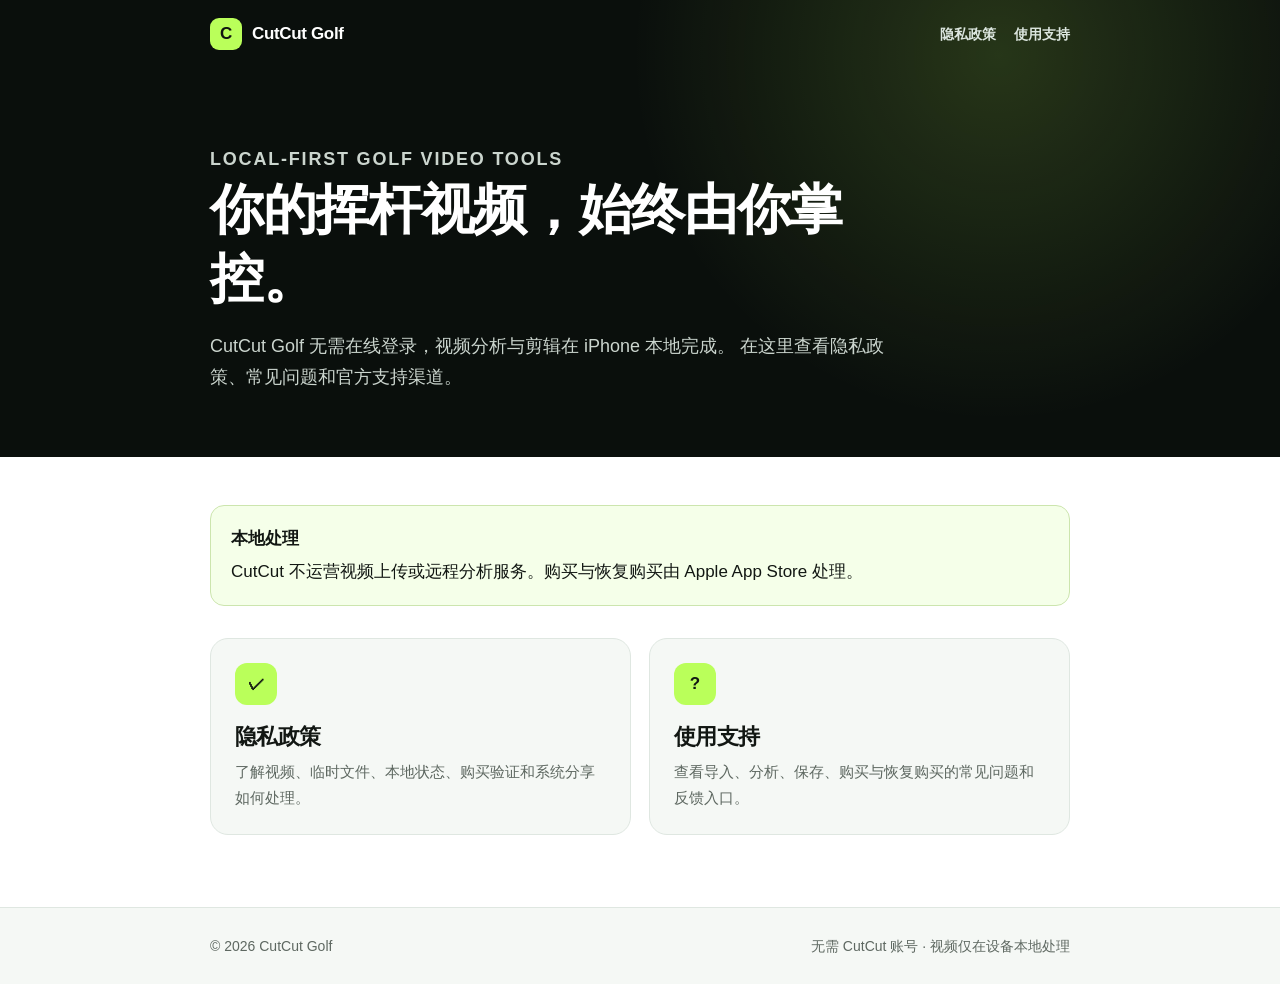
==== docs/index.html @ 7d7680d9 "docs: publish iOS privacy and support pages only" ====
<!doctype html>
<html lang="zh-CN">
  <head>
    <meta charset="utf-8">
    <meta name="viewport" content="width=device-width, initial-scale=1">
    <meta name="description" content="CutCut Golf 隐私政策与使用支持。">
    <title>CutCut Golf · 隐私与支持</title>
    <link rel="stylesheet" href="assets/site.css">
  </head>
  <body>
    <header class="site-header">
      <nav class="site-nav" aria-label="主导航">
        <a class="brand" href="./">
          <span class="brand-mark" aria-hidden="true">C</span>
          <span>CutCut Golf</span>
        </a>
        <div class="nav-links">
          <a href="privacy/">隐私政策</a>
          <a href="support/">使用支持</a>
        </div>
      </nav>
      <div class="hero">
        <p class="eyebrow">Local-first golf video tools</p>
        <h1>你的挥杆视频，始终由你掌控。</h1>
        <p>
          CutCut Golf 无需在线登录，视频分析与剪辑在 iPhone 本地完成。
          在这里查看隐私政策、常见问题和官方支持渠道。
        </p>
      </div>
    </header>

    <main class="content">
      <div class="notice">
        <strong>本地处理</strong>
        CutCut 不运营视频上传或远程分析服务。购买与恢复购买由 Apple App Store 处理。
      </div>

      <div class="cards">
        <a class="card" href="privacy/">
          <span class="card-icon" aria-hidden="true">✓</span>
          <h2>隐私政策</h2>
          <p>了解视频、临时文件、本地状态、购买验证和系统分享如何处理。</p>
        </a>
        <a class="card" href="support/">
          <span class="card-icon" aria-hidden="true">?</span>
          <h2>使用支持</h2>
          <p>查看导入、分析、保存、购买与恢复购买的常见问题和反馈入口。</p>
        </a>
      </div>
    </main>

    <footer class="site-footer">
      <div class="site-footer-inner">
        <span>© 2026 CutCut Golf</span>
        <span>无需 CutCut 账号 · 视频仅在设备本地处理</span>
      </div>
    </footer>
  </body>
</html>
---- docs/assets/site.css ----
:root {
  color-scheme: light;
  --ink: #121713;
  --muted: #5e6861;
  --line: #dfe7e1;
  --surface: #f5f8f5;
  --accent: #baff5a;
  --accent-strong: #83cf20;
  --dark: #0a0f0c;
  --max-width: 860px;
}

* {
  box-sizing: border-box;
}

html {
  scroll-behavior: smooth;
}

body {
  margin: 0;
  background: #fff;
  color: var(--ink);
  font-family: -apple-system, BlinkMacSystemFont, "SF Pro Text", "PingFang SC",
    "Helvetica Neue", Arial, sans-serif;
  font-size: 17px;
  line-height: 1.72;
  -webkit-font-smoothing: antialiased;
}

a {
  color: #387800;
  text-underline-offset: 0.18em;
}

a:hover {
  color: #255200;
}

.site-header {
  background:
    radial-gradient(circle at 78% 12%, rgb(186 255 90 / 16%), transparent 34%),
    var(--dark);
  color: #fff;
}

.site-nav,
.hero,
.content,
.site-footer-inner {
  width: min(calc(100% - 40px), var(--max-width));
  margin-inline: auto;
}

.site-nav {
  display: flex;
  align-items: center;
  justify-content: space-between;
  min-height: 68px;
  gap: 20px;
}

.brand {
  display: inline-flex;
  align-items: center;
  gap: 10px;
  color: #fff;
  font-weight: 800;
  letter-spacing: -0.02em;
  text-decoration: none;
}

.brand-mark {
  display: grid;
  place-items: center;
  width: 32px;
  height: 32px;
  border-radius: 9px;
  background: var(--accent);
  color: #101610;
  font-size: 17px;
  font-weight: 900;
}

.nav-links {
  display: flex;
  flex-wrap: wrap;
  justify-content: flex-end;
  gap: 18px;
}

.nav-links a {
  color: #dce6df;
  font-size: 14px;
  font-weight: 650;
  text-decoration: none;
}

.nav-links a:hover,
.nav-links a[aria-current="page"] {
  color: var(--accent);
}

.hero {
  padding: 58px 0 64px;
}

.hero.compact {
  padding: 44px 0 48px;
}

.eyebrow {
  margin: 0 0 10px;
  color: var(--accent);
  font-size: 13px;
  font-weight: 800;
  letter-spacing: 0.1em;
  text-transform: uppercase;
}

h1,
h2,
h3 {
  line-height: 1.28;
  letter-spacing: -0.025em;
}

h1 {
  max-width: 720px;
  margin: 0;
  font-size: clamp(34px, 7vw, 54px);
}

.hero p {
  max-width: 690px;
  margin: 18px 0 0;
  color: #cbd5ce;
  font-size: 18px;
}

.content {
  padding: 48px 0 72px;
}

.content > :first-child {
  margin-top: 0;
}

.content h2 {
  margin: 48px 0 14px;
  font-size: 26px;
}

.content h3 {
  margin: 30px 0 8px;
  font-size: 20px;
}

.content p,
.content ul,
.content ol {
  max-width: 780px;
}

.content li + li {
  margin-top: 7px;
}

.meta {
  color: var(--muted);
  font-size: 14px;
}

.notice {
  margin: 28px 0;
  padding: 18px 20px;
  border: 1px solid #cce5ae;
  border-radius: 14px;
  background: #f5ffe9;
}

.notice strong {
  display: block;
  margin-bottom: 4px;
}

.cards {
  display: grid;
  grid-template-columns: repeat(2, minmax(0, 1fr));
  gap: 18px;
  margin-top: 32px;
}

.card {
  display: block;
  min-height: 180px;
  padding: 24px;
  border: 1px solid var(--line);
  border-radius: 18px;
  background: var(--surface);
  color: var(--ink);
  text-decoration: none;
  transition: transform 160ms ease, border-color 160ms ease;
}

.card:hover {
  transform: translateY(-2px);
  border-color: var(--accent-strong);
  color: var(--ink);
}

.card-icon {
  display: grid;
  place-items: center;
  width: 42px;
  height: 42px;
  margin-bottom: 18px;
  border-radius: 12px;
  background: var(--accent);
  font-weight: 900;
}

.card h2 {
  margin: 0 0 8px;
  font-size: 22px;
}

.card p {
  margin: 0;
  color: var(--muted);
  font-size: 15px;
}

.button {
  display: inline-flex;
  align-items: center;
  justify-content: center;
  min-height: 48px;
  margin: 10px 0;
  padding: 0 20px;
  border-radius: 14px;
  background: var(--dark);
  color: #fff;
  font-weight: 750;
  text-decoration: none;
}

.button:hover {
  background: #1f2a22;
  color: var(--accent);
}

.checklist {
  padding-left: 0;
  list-style: none;
}

.checklist li {
  position: relative;
  padding-left: 28px;
}

.checklist li::before {
  position: absolute;
  left: 0;
  content: "✓";
  color: #4e9700;
  font-weight: 900;
}

.language-divider {
  margin: 64px 0 52px;
  border: 0;
  border-top: 1px solid var(--line);
}

.site-footer {
  border-top: 1px solid var(--line);
  background: var(--surface);
}

.site-footer-inner {
  display: flex;
  align-items: center;
  justify-content: space-between;
  gap: 20px;
  padding: 26px 0;
  color: var(--muted);
  font-size: 14px;
}

.site-footer a {
  color: var(--ink);
}

@media (max-width: 640px) {
  body {
    font-size: 16px;
  }

  .site-nav {
    align-items: flex-start;
    flex-direction: column;
    padding: 16px 0;
  }

  .nav-links {
    justify-content: flex-start;
  }

  .hero {
    padding: 40px 0 48px;
  }

  .cards {
    grid-template-columns: 1fr;
  }

  .site-footer-inner {
    align-items: flex-start;
    flex-direction: column;
  }
}

@media (prefers-reduced-motion: reduce) {
  html {
    scroll-behavior: auto;
  }

  .card {
    transition: none;
  }
}
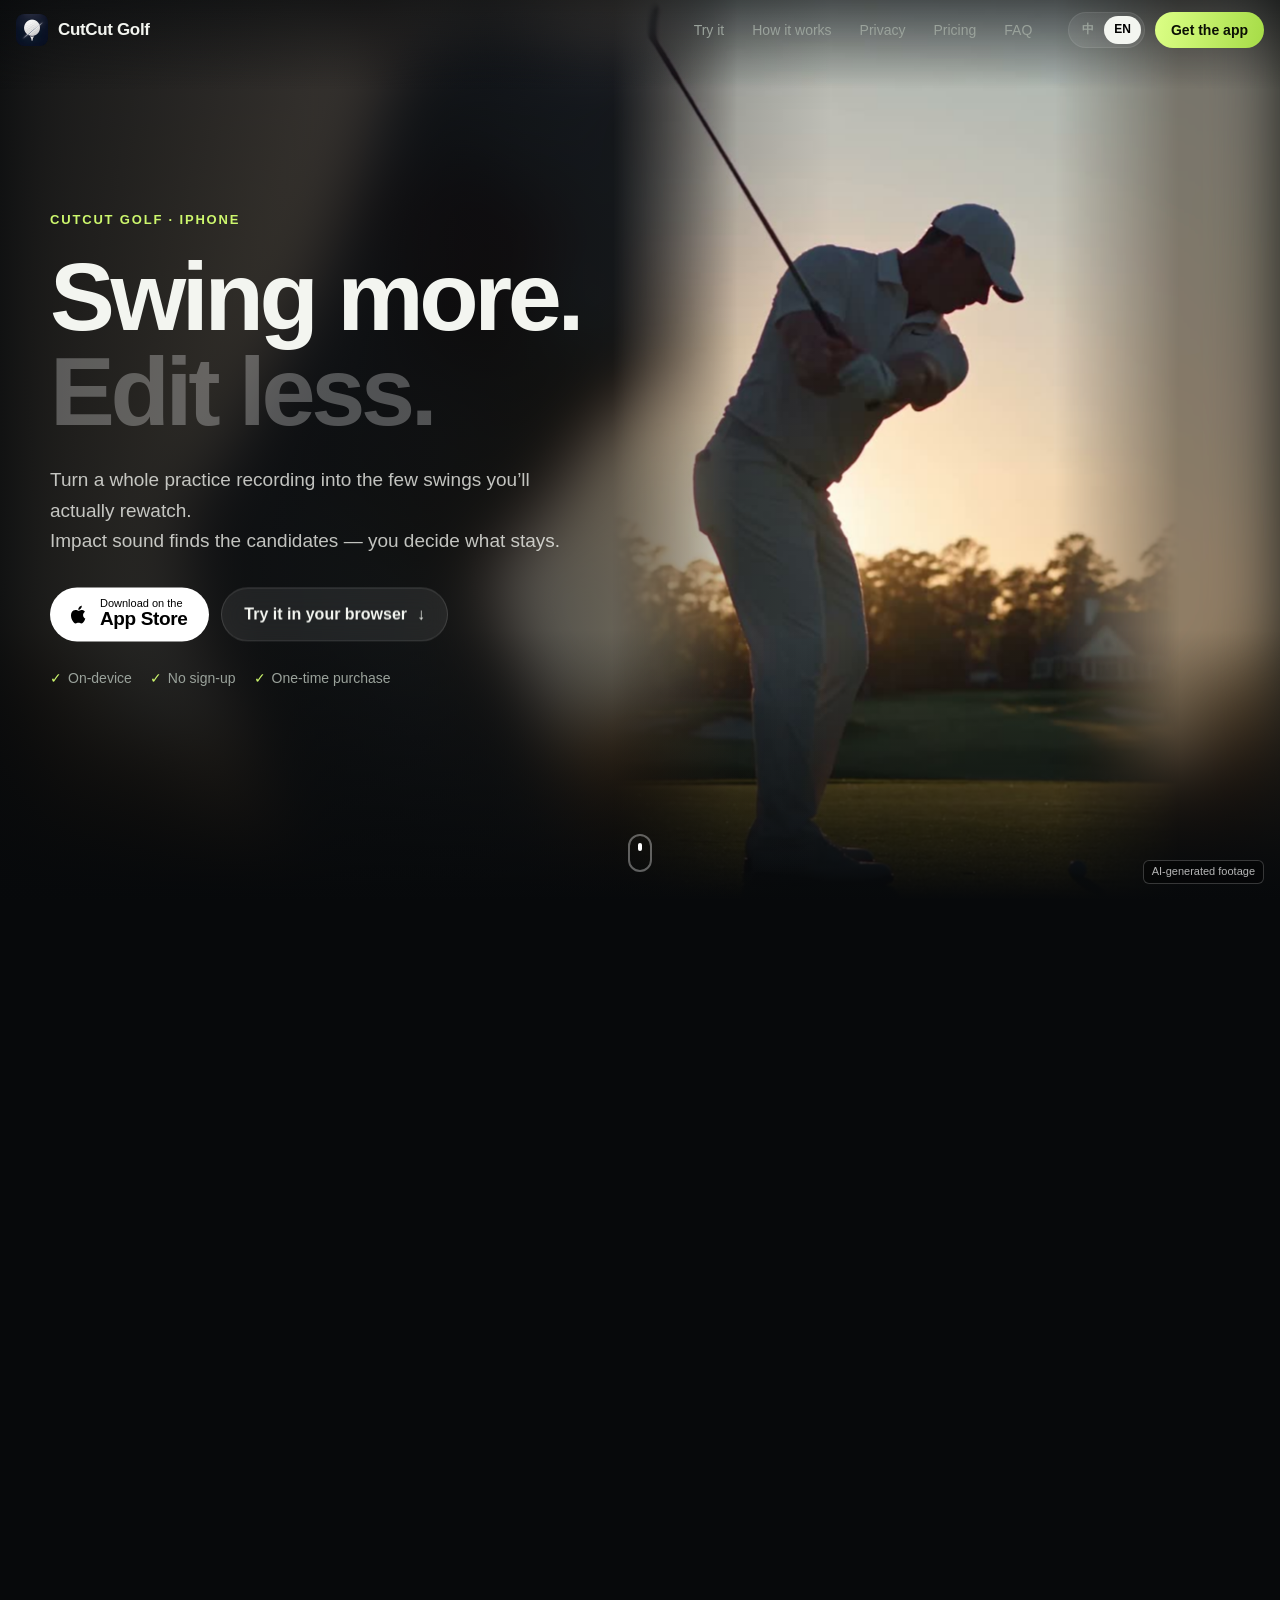
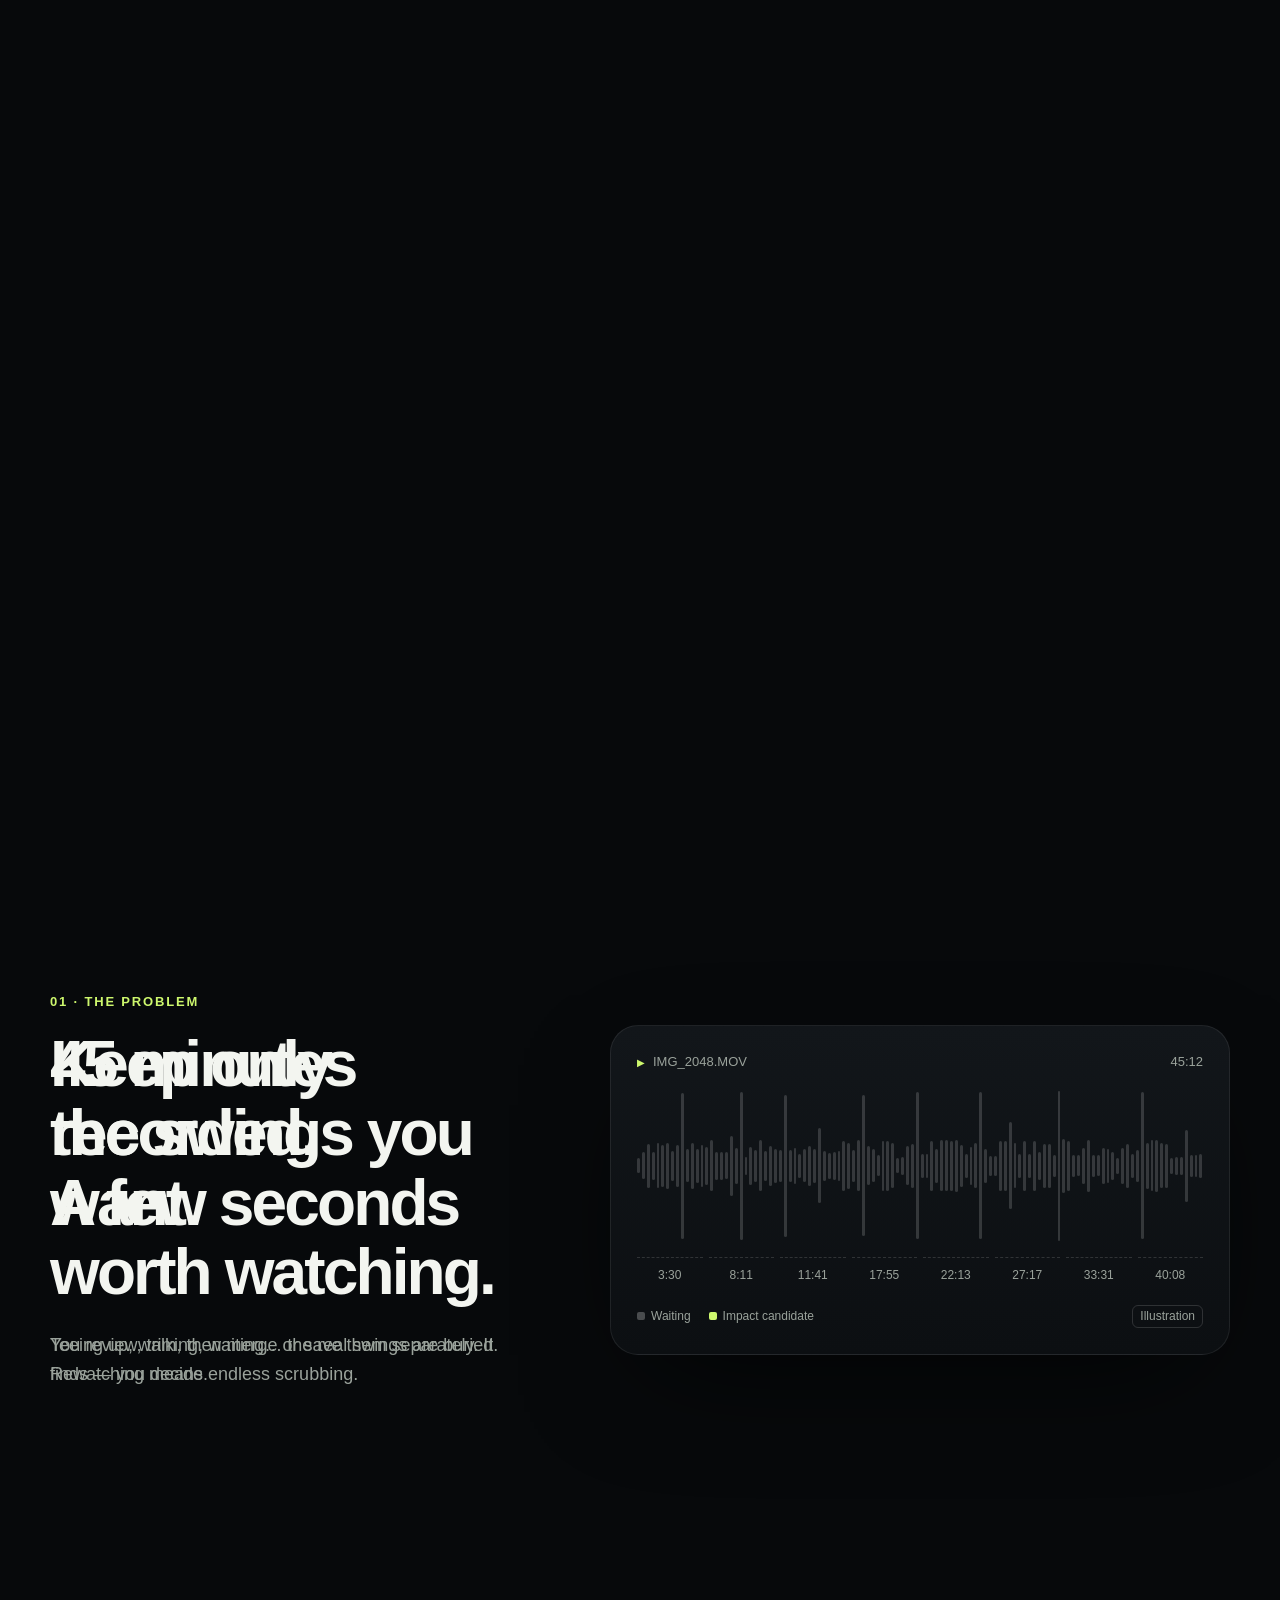
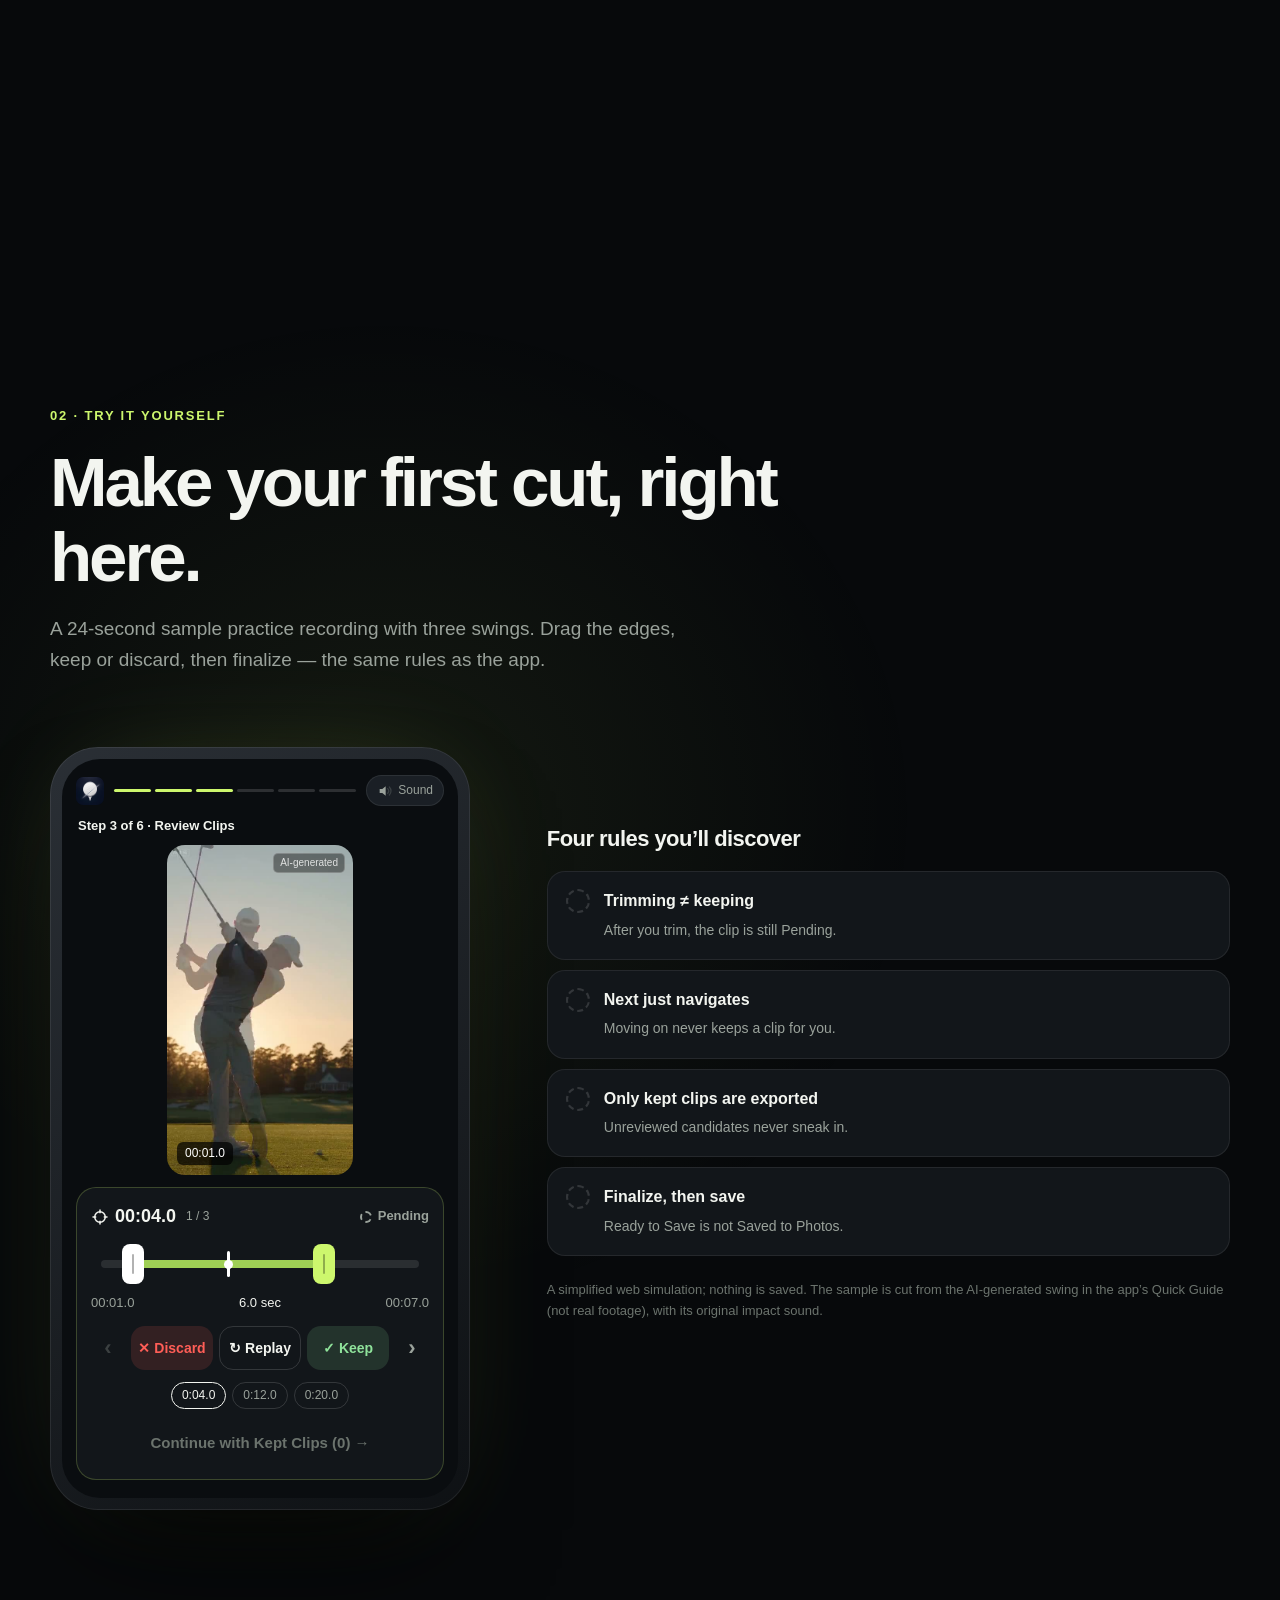
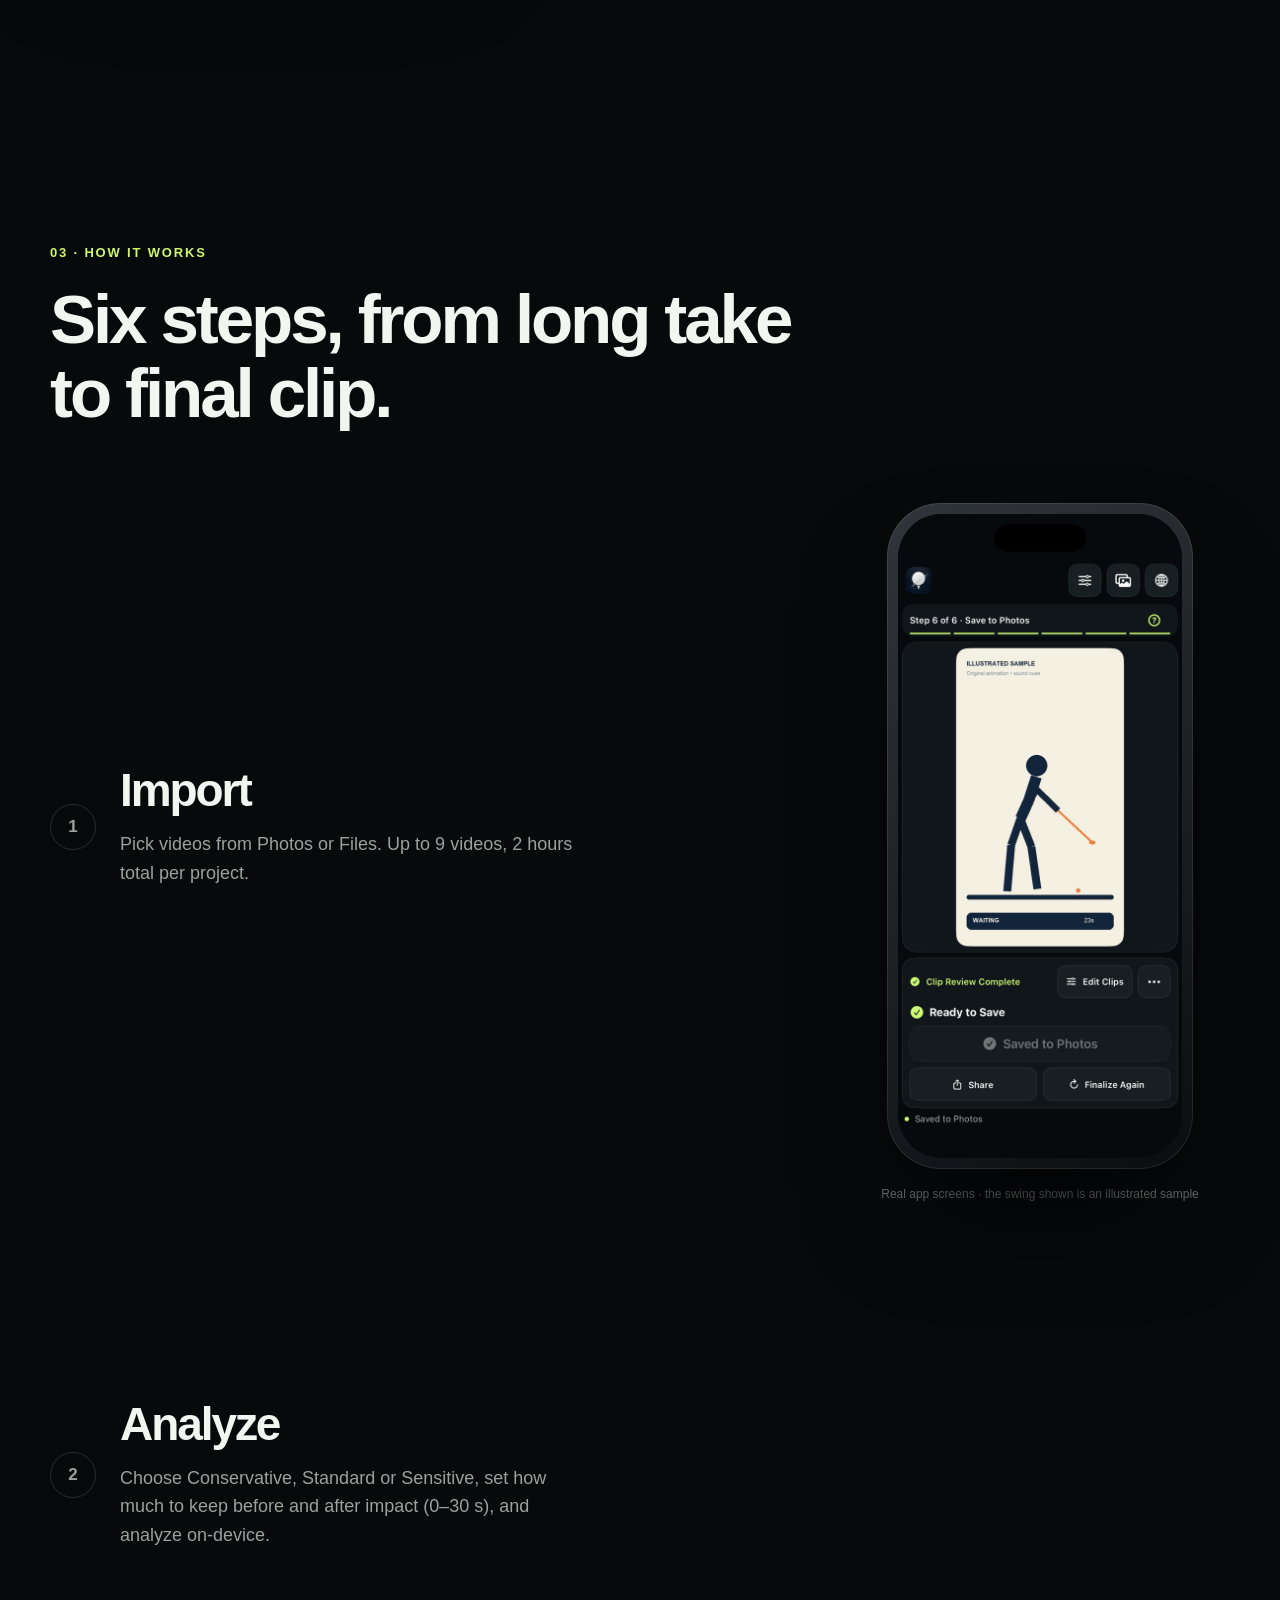
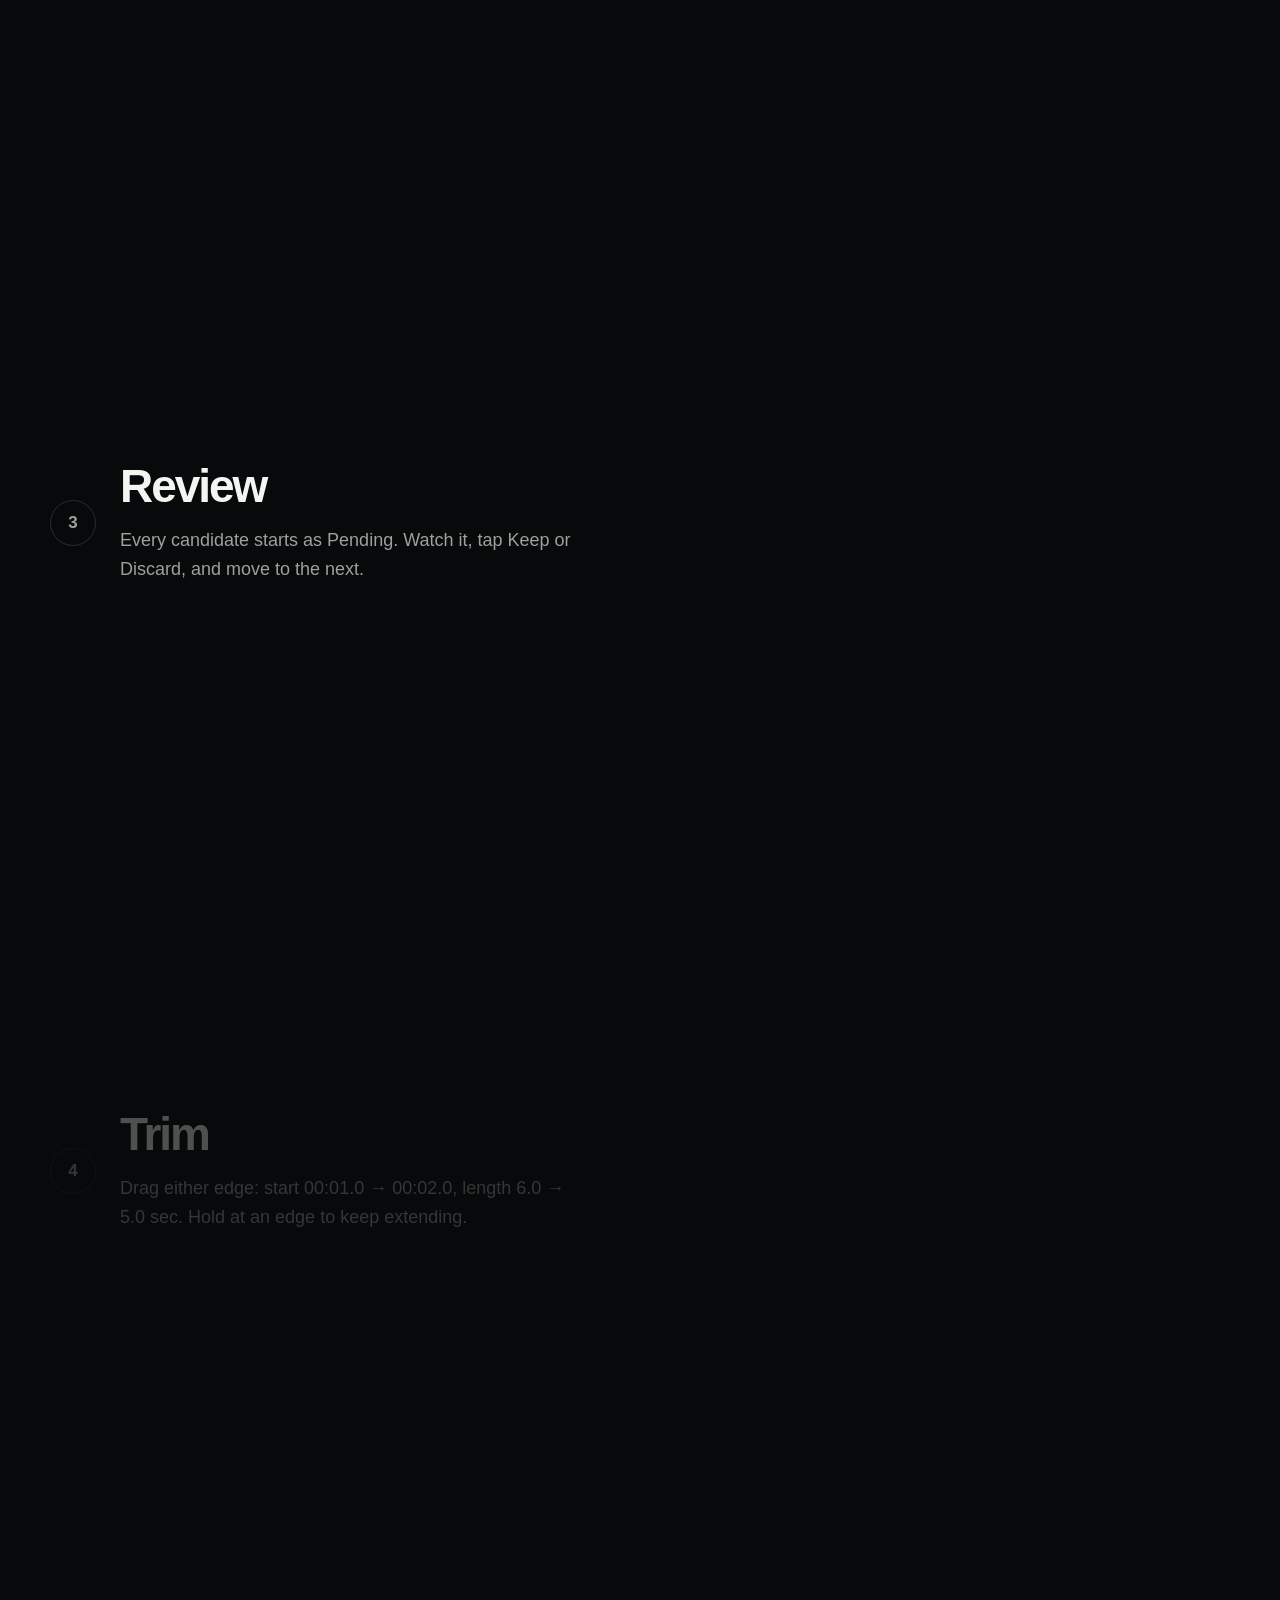
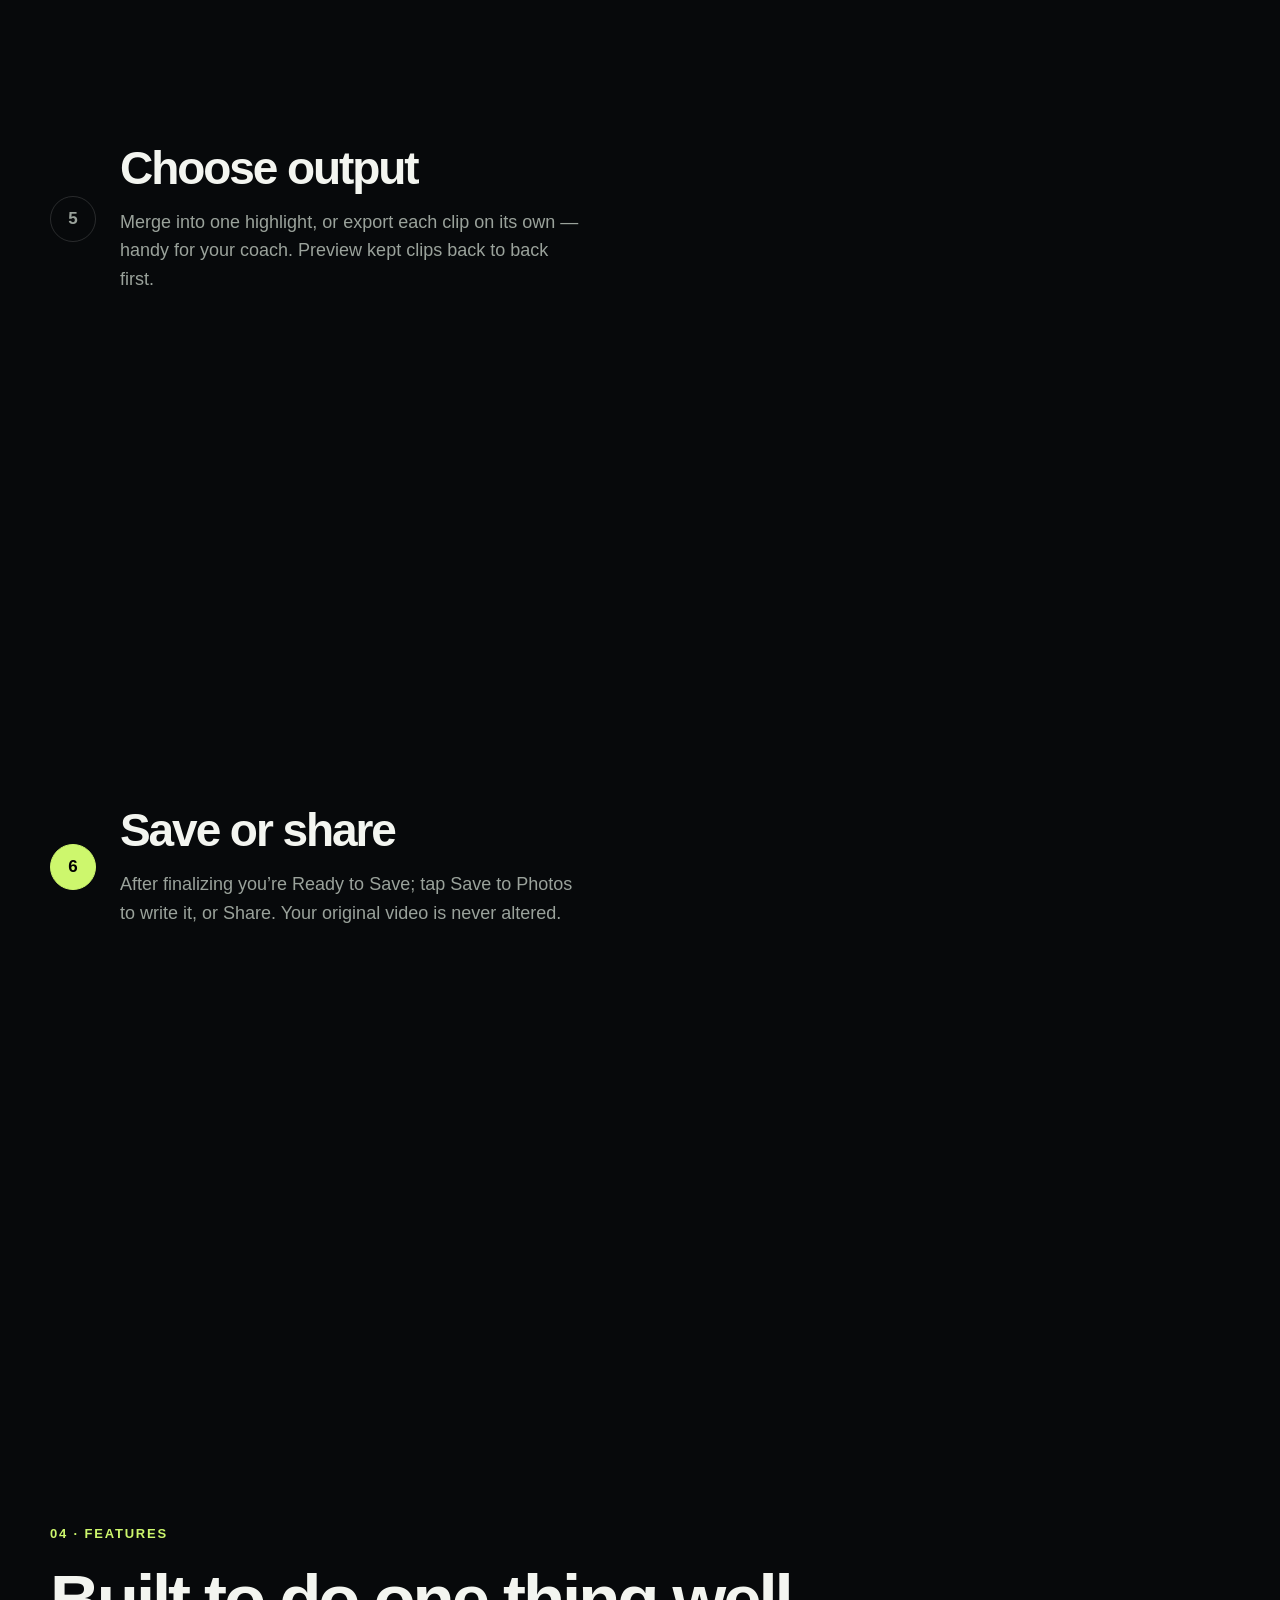
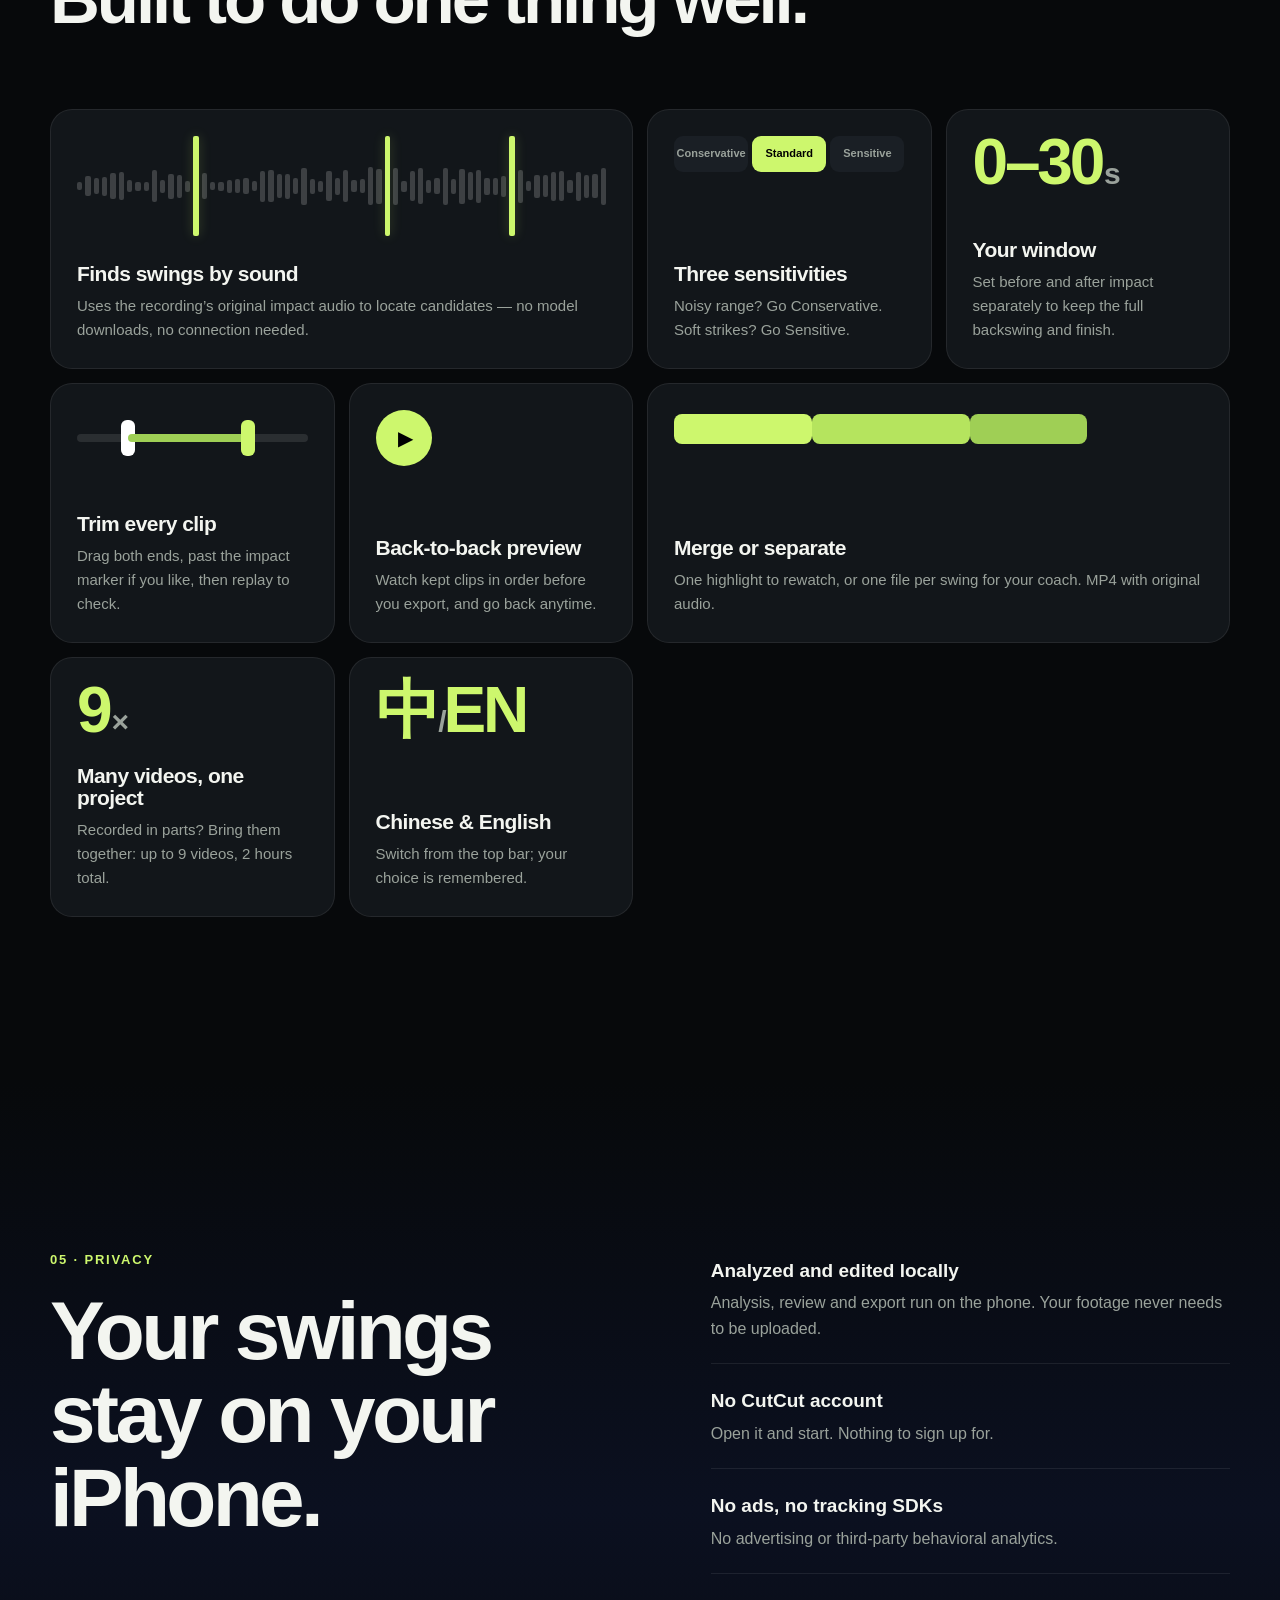
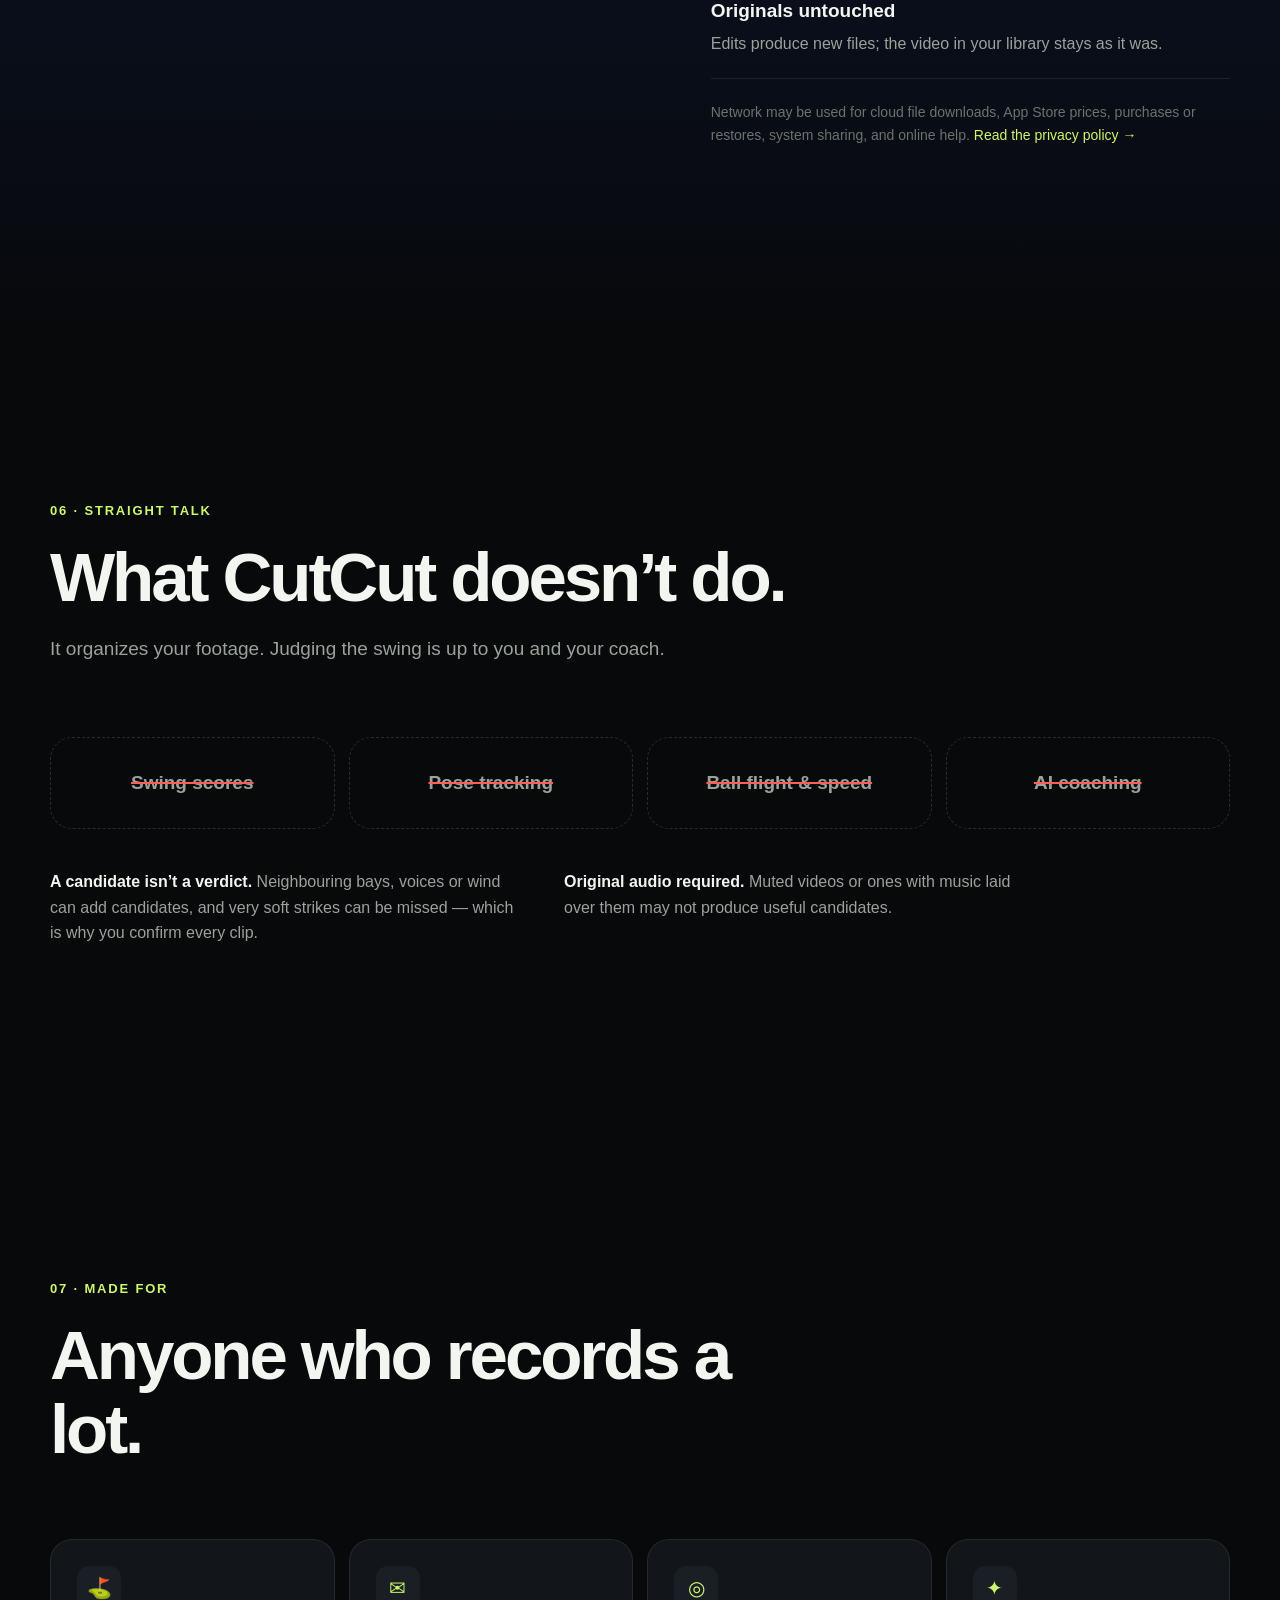
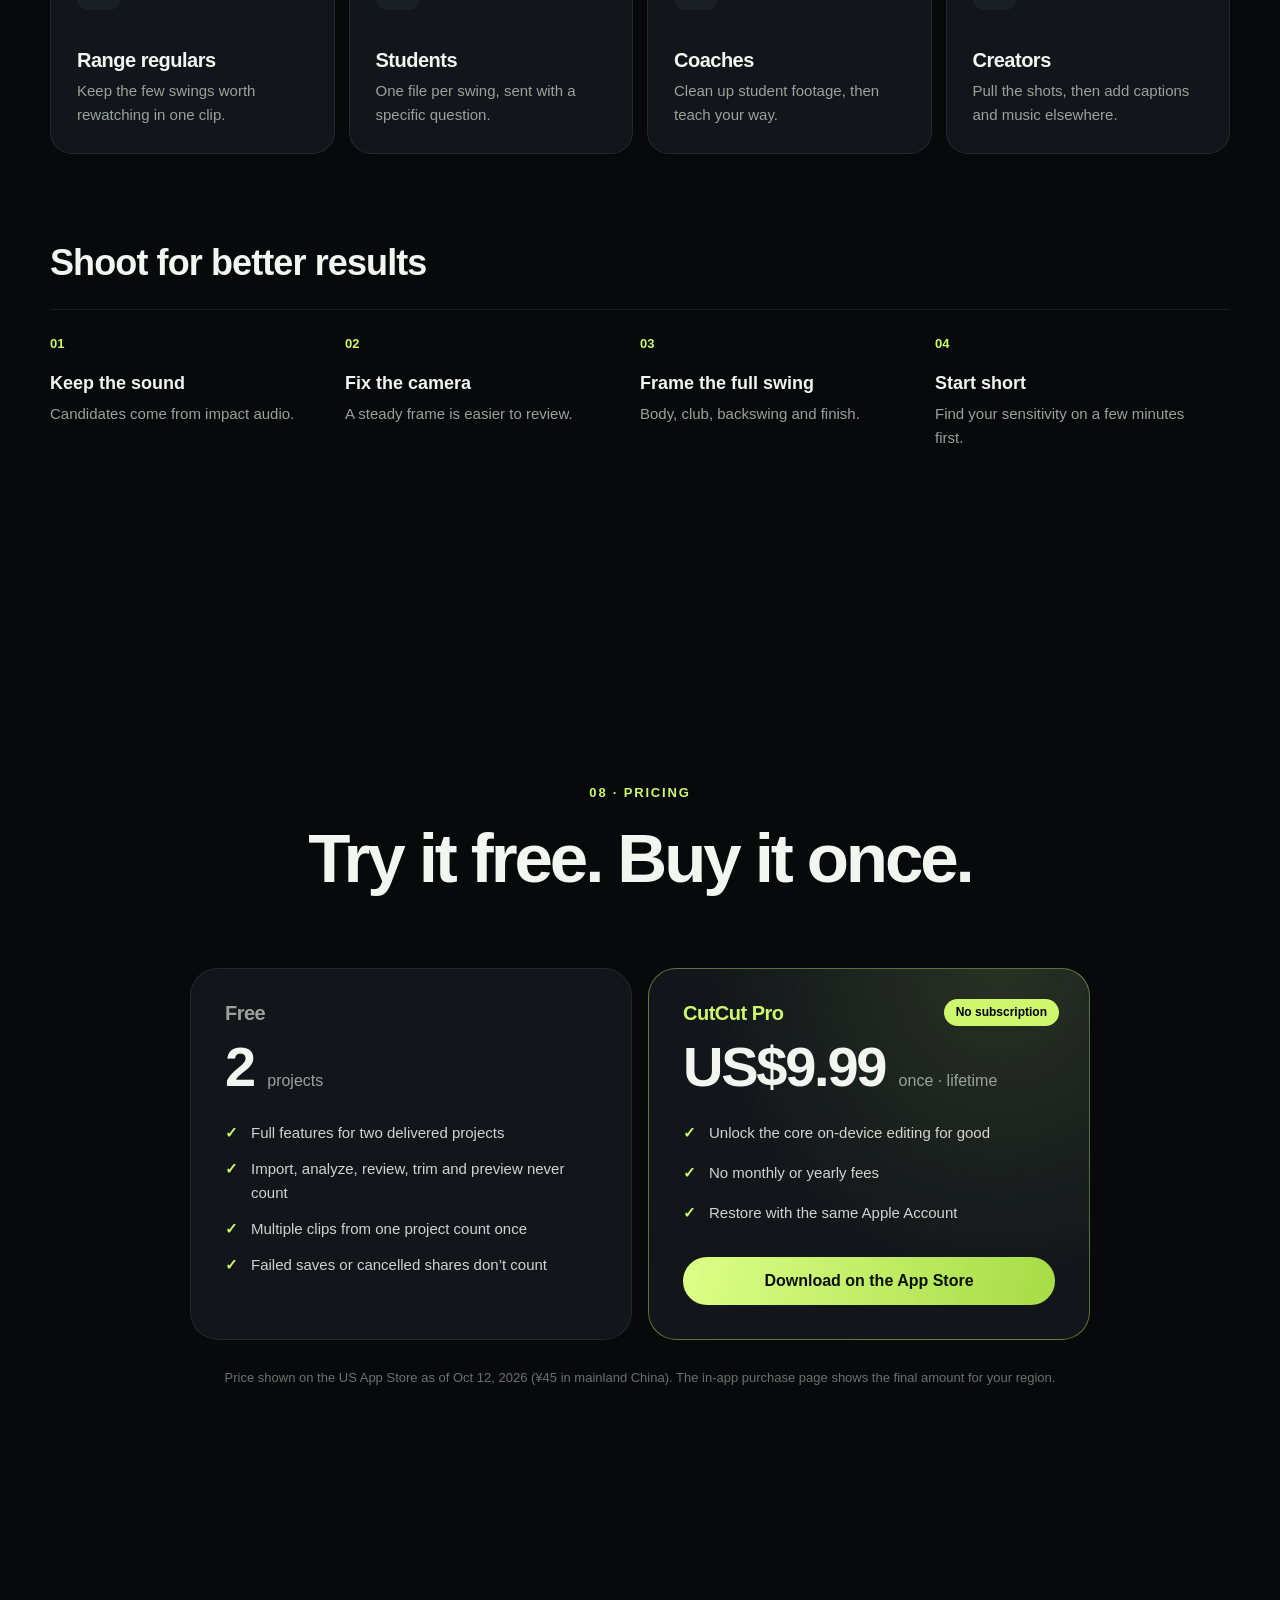
==== commit 935bf4fd: "Publish bilingual CutCut Golf product website" ====
--- a/docs/index.html
+++ b/docs/index.html
@@ -1,59 +1,510 @@
 <!doctype html>
-<html lang="zh-CN">
-  <head>
-    <meta charset="utf-8">
-    <meta name="viewport" content="width=device-width, initial-scale=1">
-    <meta name="description" content="CutCut Golf 隐私政策与使用支持。">
-    <title>CutCut Golf · 隐私与支持</title>
-    <link rel="stylesheet" href="assets/site.css">
-  </head>
-  <body>
-    <header class="site-header">
-      <nav class="site-nav" aria-label="主导航">
-        <a class="brand" href="./">
-          <span class="brand-mark" aria-hidden="true">C</span>
-          <span>CutCut Golf</span>
+<html lang="zh-CN" data-lang="zh">
+<head>
+  <meta charset="utf-8">
+  <meta name="viewport" content="width=device-width, initial-scale=1, viewport-fit=cover">
+  <title>CutCut Golf · 多挥几杆，少剪一点 | Swing more. Edit less.</title>
+  <meta name="description" content="CutCut Golf 帮你在 iPhone 上把长时间的高尔夫练习录像，整理成可回看、保存和分享的挥杆片段。本地处理，无需账号，一次购买永久解锁。">
+  <meta name="theme-color" content="#07090b">
+  <meta name="color-scheme" content="dark">
+  <meta name="apple-itunes-app" content="app-id=6807457043">
+  <meta property="og:type" content="website">
+  <meta property="og:title" content="CutCut Golf · Swing more. Edit less.">
+  <meta property="og:description" content="把长时间的高尔夫练习录像，变成你真正会回看的几杆。Turn long practice recordings into swing clips on iPhone.">
+  <meta property="og:image" content="https://ryanyuyuyuyu.github.io/CutCut-golf/assets/img/og.jpg">
+  <meta name="twitter:card" content="summary_large_image">
+  <meta name="twitter:site" content="@CutCut_Golf">
+  <link rel="icon" type="image/png" href="assets/img/favicon-64.png">
+  <link rel="apple-touch-icon" href="assets/img/apple-touch-icon.png">
+  <link rel="preload" as="image" href="assets/frames/m/s01.jpg" media="(max-width: 760px)">
+  <link rel="preload" as="image" href="assets/frames/s01.jpg" media="(min-width: 761px)">
+  <link rel="stylesheet" href="assets/css/site.css">
+  <script>
+    (function () {
+      var q = new URLSearchParams(location.search).get("lang");
+      var s = null;
+      try { s = localStorage.getItem("cutcut-lang"); } catch (e) {}
+      var l = q || s || ((navigator.language || "zh").toLowerCase().indexOf("zh") === 0 ? "zh" : "en");
+      if (l !== "zh" && l !== "en") l = "zh";
+      document.documentElement.setAttribute("data-lang", l);
+      document.documentElement.lang = l === "zh" ? "zh-CN" : "en";
+      document.documentElement.classList.add("js");
+    })();
+  </script>
+  <script type="application/ld+json">
+  {
+    "@context": "https://schema.org",
+    "@type": "SoftwareApplication",
+    "name": "CutCut Golf",
+    "operatingSystem": "iOS 17.0+",
+    "applicationCategory": "SportsApplication",
+    "description": "Turn long golf practice recordings into swing clips on iPhone. On-device processing, no sign-up.",
+    "downloadUrl": "https://apps.apple.com/app/id6807457043",
+    "offers": { "@type": "Offer", "price": "0", "priceCurrency": "USD" }
+  }
+  </script>
+</head>
+<body>
+  <a class="skip" href="#main"><span data-l="zh">跳到正文</span><span data-l="en">Skip to content</span></a>
+
+  <header class="nav" id="nav">
+    <div class="nav-inner">
+      <a class="brand" href="#top" aria-label="CutCut Golf">
+        <img src="assets/img/icon-256.jpg" alt="" width="32" height="32">
+        <span>CutCut Golf</span>
+      </a>
+      <nav class="nav-links" aria-label="Main">
+        <a href="#try"><span data-l="zh">试一试</span><span data-l="en">Try it</span></a>
+        <a href="#how"><span data-l="zh">怎么用</span><span data-l="en">How it works</span></a>
+        <a href="#privacy"><span data-l="zh">隐私</span><span data-l="en">Privacy</span></a>
+        <a href="#pricing"><span data-l="zh">价格</span><span data-l="en">Pricing</span></a>
+        <a href="#faq">FAQ</a>
+      </nav>
+      <div class="nav-actions">
+        <button class="lang-toggle" type="button" id="langToggle" aria-label="切换语言 / Switch language">
+          <span class="lang-opt" data-v="zh">中</span><span class="lang-opt" data-v="en">EN</span>
+        </button>
+        <a class="btn btn-lime btn-sm" href="https://apps.apple.com/app/id6807457043" target="_blank" rel="noopener">
+          <span data-l="zh">下载</span><span data-l="en">Get the app</span>
         </a>
-        <div class="nav-links">
-          <a href="privacy/">隐私政策</a>
-          <a href="support/">使用支持</a>
-        </div>
+      </div>
+    </div>
+  </header>
+
+  <main id="main">
+    <!-- HERO: scroll-scrubbed swing -->
+    <section class="hero" id="top" aria-label="CutCut Golf">
+      <div class="hero-sticky">
+        <canvas class="hero-canvas" id="heroCanvas" aria-hidden="true"></canvas>
+        <img class="hero-poster" id="heroPoster" src="assets/frames/m/s01.jpg" alt="" aria-hidden="true">
+        <div class="hero-shade" aria-hidden="true"></div>
+        <div class="hero-slash" id="heroSlash" aria-hidden="true"></div>
+        <span class="ai-tag"><span data-l="zh">AI 生成画面</span><span data-l="en">AI-generated footage</span></span>
+
+        <div class="hero-copy">
+          <p class="eyebrow">CutCut Golf · iPhone</p>
+          <h1 class="hero-title">
+            <span class="line l1"><span data-l="zh">多挥几杆，</span><span data-l="en">Swing more.</span></span>
+            <span class="line l2" id="heroLine2"><span data-l="zh">少剪一点。</span><span data-l="en">Edit less.</span></span>
+          </h1>
+          <p class="hero-sub">
+            <span data-l="zh">把一整段练习录像，整理成你真正会回看的那几杆。<br>根据击球声音找到候选，由你决定留下什么。</span>
+            <span data-l="en">Turn a whole practice recording into the few swings you’ll actually rewatch. <br>Impact sound finds the candidates — you decide what stays.</span>
+          </p>
+          <div class="hero-cta">
+            <a class="btn btn-store" href="https://apps.apple.com/app/id6807457043" target="_blank" rel="noopener">
+              <svg viewBox="0 0 24 24" width="22" height="22" aria-hidden="true"><path fill="currentColor" d="M16.4 12.6c0-2.4 2-3.6 2.1-3.7-1.1-1.7-2.9-1.9-3.5-1.9-1.5-.2-2.9.9-3.7.9-.8 0-1.9-.9-3.2-.8-1.6 0-3.1 1-4 2.4-1.7 3-.4 7.4 1.2 9.8.8 1.2 1.8 2.5 3 2.4 1.2 0 1.7-.8 3.1-.8 1.5 0 1.9.8 3.2.8 1.3 0 2.2-1.2 3-2.4.9-1.4 1.3-2.7 1.3-2.8-.1 0-2.5-1-2.5-3.9zM14 5.5c.7-.8 1.1-1.9 1-3-1 0-2.1.7-2.8 1.5-.6.7-1.2 1.8-1 2.9 1 .1 2.1-.6 2.8-1.4z"/></svg>
+              <span class="store-text"><small><span data-l="zh">前往</span><span data-l="en">Download on the</span></small><b>App Store</b></span>
+            </a>
+            <a class="btn btn-ghost" href="#try"><span data-l="zh">先在网页上试试</span><span data-l="en">Try it in your browser</span> <span aria-hidden="true">↓</span></a>
+          </div>
+          <ul class="hero-facts">
+            <li><span data-l="zh">本地处理</span><span data-l="en">On-device</span></li>
+            <li><span data-l="zh">无需注册</span><span data-l="en">No sign-up</span></li>
+            <li><span data-l="zh">一次购买，无订阅</span><span data-l="en">One-time purchase</span></li>
+          </ul>
+        </div>
+        <div class="scroll-cue" aria-hidden="true"><span></span></div>
+      </div>
+    </section>
+
+    <!-- PROBLEM: long recording timeline -->
+    <section class="story" id="problem">
+      <div class="story-sticky">
+        <div class="wrap">
+          <div class="story-copy">
+            <p class="eyebrow" id="storyEyebrow">01 · <span data-l="zh">问题</span><span data-l="en">The problem</span></p>
+            <h2 class="story-title">
+              <span class="st st-0"><span data-l="zh">录了 45 分钟，<br>想看的只有几秒。</span><span data-l="en">45 minutes recorded.<br>A few seconds worth watching.</span></span>
+              <span class="st st-1"><span data-l="zh">每一次击球，<br>都有声音。</span><span data-l="en">Every strike<br>makes a sound.</span></span>
+              <span class="st st-2"><span data-l="zh">只留下<br>你想看的那几杆。</span><span data-l="en">Keep only<br>the swings you want.</span></span>
+            </h2>
+            <p class="story-sub">
+              <span class="st st-0"><span data-l="zh">摆球、走动、等待……真正的挥杆被埋在长录像里，回看时只能来回拖进度条。</span><span data-l="en">Teeing up, walking, waiting… the real swings are buried. Rewatching means endless scrubbing.</span></span>
+              <span class="st st-1"><span data-l="zh">CutCut 在 iPhone 本地读取原始击球声音，把可能的击球时刻标成候选。</span><span data-l="en">CutCut reads the original impact audio on your iPhone and marks likely strikes as candidates.</span></span>
+              <span class="st st-2"><span data-l="zh">你逐段确认、裁剪，合并成一条，或分别保存。机器负责找，你来决定。</span><span data-l="en">You review, trim, then merge or save them separately. It finds — you decide.</span></span>
+            </p>
+          </div>
+          <div class="timeline" id="timeline" aria-hidden="true">
+            <div class="tl-head"><span class="tl-file">IMG_2048.MOV</span><span class="tl-dur">45:12</span></div>
+            <div class="tl-bars" id="tlBars"></div>
+            <div class="tl-clips" id="tlClips"></div>
+            <div class="tl-foot">
+              <span class="tl-legend"><i class="dot dot-wait"></i><span data-l="zh">等待</span><span data-l="en">Waiting</span></span>
+              <span class="tl-legend"><i class="dot dot-hit"></i><span data-l="zh">击球候选</span><span data-l="en">Impact candidate</span></span>
+              <span class="tl-note"><span data-l="zh">示意图</span><span data-l="en">Illustration</span></span>
+            </div>
+          </div>
+        </div>
+      </div>
+    </section>
+
+    <!-- TRY: playable simulator -->
+    <section class="section try" id="try">
+      <div class="wrap">
+        <header class="sec-head">
+          <p class="eyebrow">02 · <span data-l="zh">亲手试一试</span><span data-l="en">Try it yourself</span></p>
+          <h2><span data-l="zh">在这里剪一次。</span><span data-l="en">Make your first cut, right here.</span></h2>
+          <p class="sec-sub"><span data-l="zh">下面是一段 24 秒的示例练习录像，里面有 3 次挥杆。拖动边界，点保留或舍弃，再生成成片。规则和 App 里一样。</span><span data-l="en">A 24-second sample practice recording with three swings. Drag the edges, keep or discard, then finalize — the same rules as the app.</span></p>
+        </header>
+
+        <div class="sim" id="sim">
+          <div class="sim-device">
+            <div class="sim-screen">
+              <div class="sim-top">
+                <img src="assets/img/icon-256.jpg" alt="" width="28" height="28">
+                <div class="sim-steps" id="simSteps" aria-hidden="true"><i></i><i></i><i></i><i></i><i></i><i></i></div>
+                <button class="sim-sound" id="simSound" type="button" aria-pressed="false">
+                  <svg viewBox="0 0 24 24" width="16" height="16" aria-hidden="true"><path fill="currentColor" d="M4 9v6h4l5 4V5L8 9H4z"/><path class="wave" d="M16 8.5a5 5 0 0 1 0 7M18.5 6a8.5 8.5 0 0 1 0 12" fill="none" stroke="currentColor" stroke-width="1.8" stroke-linecap="round"/></svg>
+                  <span data-l="zh">听击球声</span><span data-l="en">Sound</span>
+                </button>
+              </div>
+              <div class="sim-stage-label" id="simStageLabel"></div>
+              <div class="sim-video">
+                <video id="simVideo" src="assets/video/practice.mp4" poster="assets/img/practice-poster.jpg" muted playsinline preload="metadata"></video>
+                <div class="sim-clock" id="simClock">00:00.0</div>
+                <span class="sim-ai"><span data-l="zh">AI 生成画面</span><span data-l="en">AI-generated</span></span>
+              </div>
+
+              <!-- review panel -->
+              <div class="sim-panel" id="panelReview">
+                <div class="rv-head">
+                  <span class="rv-time"><svg viewBox="0 0 24 24" width="18" height="18" aria-hidden="true"><circle cx="12" cy="12" r="7" fill="none" stroke="currentColor" stroke-width="2"/><path d="M12 2v5M12 17v5M2 12h5M17 12h5" stroke="currentColor" stroke-width="2"/></svg><b id="rvImpact">00:04.0</b></span>
+                  <span class="rv-count" id="rvCount">1 / 3</span>
+                  <span class="pill" id="rvStatus" data-s="pending"></span>
+                </div>
+                <div class="trim" id="trim">
+                  <div class="trim-track"></div>
+                  <div class="trim-sel" id="trimSel"></div>
+                  <div class="trim-play" id="trimPlay"></div>
+                  <div class="trim-impact" id="trimImpact"></div>
+                  <button class="trim-h trim-h-start" id="hStart" type="button" role="slider" aria-label="Start"></button>
+                  <button class="trim-h trim-h-end" id="hEnd" type="button" role="slider" aria-label="End"></button>
+                </div>
+                <div class="rv-times"><span id="rvStart">00:01.0</span><span id="rvDur">6.0 sec</span><span id="rvEnd">00:07.0</span></div>
+                <div class="rv-actions">
+                  <button class="ib" id="bPrev" type="button" aria-label="Previous">‹</button>
+                  <button class="ab ab-discard" id="bDiscard" type="button">✕ <span data-l="zh">舍弃</span><span data-l="en">Discard</span></button>
+                  <button class="ab" id="bReplay" type="button">↻ <span data-l="zh">重播</span><span data-l="en">Replay</span></button>
+                  <button class="ab ab-keep" id="bKeep" type="button">✓ <span data-l="zh">保留</span><span data-l="en">Keep</span></button>
+                  <button class="ib" id="bNext" type="button" aria-label="Next">›</button>
+                </div>
+                <div class="rv-chips" id="rvChips"></div>
+                <button class="continue" id="bContinue" type="button"></button>
+              </div>
+
+              <!-- output panel -->
+              <div class="sim-panel" id="panelOutput" hidden>
+                <div class="out-head"><span class="ok">✓ <span data-l="zh">准备生成</span><span data-l="en">Ready to finalize</span></span><button class="link-btn" id="bEdit" type="button"><span data-l="zh">修改片段</span><span data-l="en">Edit Clips</span></button></div>
+                <div class="seg" role="radiogroup" aria-label="Output">
+                  <button type="button" role="radio" aria-checked="true" data-mode="merge" class="seg-b"><span data-l="zh">合并成片</span><span data-l="en">Merge Clips</span></button>
+                  <button type="button" role="radio" aria-checked="false" data-mode="separate" class="seg-b"><span data-l="zh">分别生成</span><span data-l="en">Separate Clips</span></button>
+                </div>
+                <p class="out-desc" id="outDesc"></p>
+                <button class="btn btn-lime btn-block" id="bFinalize" type="button">✦ <span data-l="zh">生成成片</span><span data-l="en">Finalize Clips</span></button>
+                <div class="progress" id="progress" hidden><i></i></div>
+              </div>
+
+              <!-- ready panel -->
+              <div class="sim-panel" id="panelReady" hidden>
+                <div class="ready-head" id="readyHead">
+                  <span class="ring" id="readyRing"></span>
+                  <div><b id="readyTitle"></b><small id="readySub"></small></div>
+                </div>
+                <div class="ready-files" id="readyFiles"></div>
+                <button class="btn btn-lime btn-block" id="bSave" type="button"></button>
+                <div class="ready-row">
+                  <button class="ab" id="bPlayResult" type="button">▶ <span data-l="zh">播放成片</span><span data-l="en">Play result</span></button>
+                  <button class="ab" id="bRestart" type="button">↺ <span data-l="zh">重新开始</span><span data-l="en">Start over</span></button>
+                </div>
+              </div>
+            </div>
+          </div>
+
+          <aside class="sim-side">
+            <div class="toast" id="toast" role="status" aria-live="polite"></div>
+            <h3><span data-l="zh">四条规则，试过就懂</span><span data-l="en">Four rules you’ll discover</span></h3>
+            <ol class="rules" id="rules">
+              <li data-rule="trim"><i></i><div><b><span data-l="zh">裁剪 ≠ 保留</span><span data-l="en">Trimming ≠ keeping</span></b><span data-l="zh">拖完边界，这一段仍是「待定」。</span><span data-l="en">After you trim, the clip is still Pending.</span></div></li>
+              <li data-rule="next"><i></i><div><b><span data-l="zh">切换只是查看</span><span data-l="en">Next just navigates</span></b><span data-l="zh">点 › 看下一段，不会替你保留。</span><span data-l="en">Moving on never keeps a clip for you.</span></div></li>
+              <li data-rule="kept"><i></i><div><b><span data-l="zh">只有保留的才进成片</span><span data-l="en">Only kept clips are exported</span></b><span data-l="zh">没审的候选不会被偷偷加进去。</span><span data-l="en">Unreviewed candidates never sneak in.</span></div></li>
+              <li data-rule="save"><i></i><div><b><span data-l="zh">生成后还要保存</span><span data-l="en">Finalize, then save</span></b><span data-l="zh">「准备保存」不等于「已存入相册」。</span><span data-l="en">Ready to Save is not Saved to Photos.</span></div></li>
+            </ol>
+            <p class="fine"><span data-l="zh">这是网页模拟演示，界面经过简化，不会保存任何文件。示例视频由 App 内置引导中的 AI 生成挥杆剪辑而成（并非真人录像），保留了原片的击球声。</span><span data-l="en">A simplified web simulation; nothing is saved. The sample is cut from the AI-generated swing in the app’s Quick Guide (not real footage), with its original impact sound.</span></p>
+          </aside>
+        </div>
+      </div>
+    </section>
+
+    <!-- HOW: sticky phone with real screenshots -->
+    <section class="section how" id="how">
+      <div class="wrap">
+        <header class="sec-head">
+          <p class="eyebrow">03 · <span data-l="zh">怎么用</span><span data-l="en">How it works</span></p>
+          <h2><span data-l="zh">六步，从长录像到成片。</span><span data-l="en">Six steps, from long take to final clip.</span></h2>
+        </header>
+        <div class="how-grid">
+          <div class="how-steps">
+            <article class="step" data-shot="import">
+              <span class="step-n">1</span>
+              <h3><span data-l="zh">导入录像</span><span data-l="en">Import</span></h3>
+              <p><span data-l="zh">从相册或文件选择视频。一个项目可放 1–9 段素材，累计不超过 2 小时。</span><span data-l="en">Pick videos from Photos or Files. Up to 9 videos, 2 hours total per project.</span></p>
+              <img class="step-shot" src="assets/img/ui-import.jpg" alt="Import Video screen" loading="lazy" width="600" height="1304">
+            </article>
+            <article class="step" data-shot="loaded">
+              <span class="step-n">2</span>
+              <h3><span data-l="zh">分析挥杆</span><span data-l="en">Analyze</span></h3>
+              <p><span data-l="zh">选择保守、标准或灵敏三档，设定击球前后各保留几秒（0–30 秒），然后在本地分析击球声音。</span><span data-l="en">Choose Conservative, Standard or Sensitive, set how much to keep before and after impact (0–30 s), and analyze on-device.</span></p>
+              <img class="step-shot" src="assets/img/ui-loaded.jpg" alt="Analyze Swings screen" loading="lazy" width="600" height="1304">
+            </article>
+            <article class="step" data-shot="review-before">
+              <span class="step-n">3</span>
+              <h3><span data-l="zh">逐段审片</span><span data-l="en">Review</span></h3>
+              <p><span data-l="zh">每个候选默认待定。看一眼，点保留或舍弃，自动跳到下一段。</span><span data-l="en">Every candidate starts as Pending. Watch it, tap Keep or Discard, and move to the next.</span></p>
+              <img class="step-shot" src="assets/img/ui-review-before.jpg" alt="Review Clips screen, Pending" loading="lazy" width="600" height="1304">
+            </article>
+            <article class="step" data-shot="trimmed">
+              <span class="step-n">4</span>
+              <h3><span data-l="zh">自由裁剪</span><span data-l="en">Trim</span></h3>
+              <p><span data-l="zh">拖动起止边界：起点 00:01.0 → 00:02.0，时长 6.0 → 5.0 秒。在边缘按住可以继续延伸。</span><span data-l="en">Drag either edge: start 00:01.0 → 00:02.0, length 6.0 → 5.0 sec. Hold at an edge to keep extending.</span></p>
+              <img class="step-shot" src="assets/img/ui-trimmed.jpg" alt="Trimmed clip, still Pending" loading="lazy" width="600" height="1304">
+            </article>
+            <article class="step" data-shot="output-options">
+              <span class="step-n">5</span>
+              <h3><span data-l="zh">选择输出</span><span data-l="en">Choose output</span></h3>
+              <p><span data-l="zh">合并成一条精选，或每段单独生成，方便发给教练。生成前可以连续预览已保留的片段。</span><span data-l="en">Merge into one highlight, or export each clip on its own — handy for your coach. Preview kept clips back to back first.</span></p>
+              <img class="step-shot" src="assets/img/ui-output-options.jpg" alt="Merge or Separate Clips" loading="lazy" width="600" height="1304">
+            </article>
+            <article class="step" data-shot="saved">
+              <span class="step-n">6</span>
+              <h3><span data-l="zh">保存或分享</span><span data-l="en">Save or share</span></h3>
+              <p><span data-l="zh">生成后显示「准备保存」，点「保存到相册」才会写入照片；也可以用系统分享发出去。原视频不会被改动。</span><span data-l="en">After finalizing you’re Ready to Save; tap Save to Photos to write it, or Share. Your original video is never altered.</span></p>
+              <img class="step-shot" src="assets/img/ui-saved.jpg" alt="Saved to Photos" loading="lazy" width="600" height="1304">
+            </article>
+          </div>
+          <div class="how-phone" aria-hidden="true">
+            <div class="phone">
+              <div class="phone-screen" id="howScreen">
+                <img src="assets/img/ui-import.jpg" alt="" data-k="import" class="on">
+                <img src="assets/img/ui-loaded.jpg" alt="" data-k="loaded" loading="lazy">
+                <img src="assets/img/ui-review-before.jpg" alt="" data-k="review-before" loading="lazy">
+                <img src="assets/img/ui-trimmed.jpg" alt="" data-k="trimmed" loading="lazy">
+                <img src="assets/img/ui-output-options.jpg" alt="" data-k="output-options" loading="lazy">
+                <img src="assets/img/ui-saved.jpg" alt="" data-k="saved" loading="lazy">
+              </div>
+            </div>
+            <p class="cap"><span data-l="zh">真实 App 界面（英文版）· 画面中的挥杆为插画示例</span><span data-l="en">Real app screens · the swing shown is an illustrated sample</span></p>
+          </div>
+        </div>
+      </div>
+    </section>
+
+    <!-- FEATURES bento -->
+    <section class="section features" id="features">
+      <div class="wrap">
+        <header class="sec-head">
+          <p class="eyebrow">04 · <span data-l="zh">功能</span><span data-l="en">Features</span></p>
+          <h2><span data-l="zh">只做好一件事。</span><span data-l="en">Built to do one thing well.</span></h2>
+        </header>
+        <div class="bento">
+          <article class="card c-wide c-sound">
+            <div class="wave-viz" aria-hidden="true"></div>
+            <h3><span data-l="zh">听声音，找挥杆</span><span data-l="en">Finds swings by sound</span></h3>
+            <p><span data-l="zh">用录像里的原始击球声音定位候选时刻，不需要下载模型，也不需要联网。</span><span data-l="en">Uses the recording’s original impact audio to locate candidates — no model downloads, no connection needed.</span></p>
+          </article>
+          <article class="card">
+            <div class="mini-seg" aria-hidden="true"><span>Conservative</span><span class="on">Standard</span><span>Sensitive</span></div>
+            <h3><span data-l="zh">三档灵敏度</span><span data-l="en">Three sensitivities</span></h3>
+            <p><span data-l="zh">练习场旁边很吵？调成保守。击球声很轻？调成灵敏。</span><span data-l="en">Noisy range? Go Conservative. Soft strikes? Go Sensitive.</span></p>
+          </article>
+          <article class="card">
+            <div class="big-num" aria-hidden="true">0–30<small>s</small></div>
+            <h3><span data-l="zh">前后时长随你定</span><span data-l="en">Your window</span></h3>
+            <p><span data-l="zh">击球前、击球后分别设置，保留完整的上杆与收杆。</span><span data-l="en">Set before and after impact separately to keep the full backswing and finish.</span></p>
+          </article>
+          <article class="card">
+            <div class="mini-trim" aria-hidden="true"><i></i><b></b><i></i></div>
+            <h3><span data-l="zh">每段单独裁剪</span><span data-l="en">Trim every clip</span></h3>
+            <p><span data-l="zh">起点、终点都能拖，可以越过击球标记，重播确认。</span><span data-l="en">Drag both ends, past the impact marker if you like, then replay to check.</span></p>
+          </article>
+          <article class="card">
+            <div class="mini-play" aria-hidden="true">▶</div>
+            <h3><span data-l="zh">连续预览</span><span data-l="en">Back-to-back preview</span></h3>
+            <p><span data-l="zh">生成前按原顺序连播已保留片段，选错了随时回去改。</span><span data-l="en">Watch kept clips in order before you export, and go back anytime.</span></p>
+          </article>
+          <article class="card c-wide c-out">
+            <div class="out-viz" aria-hidden="true"><span class="ov-a"></span><span class="ov-b"></span><span class="ov-c"></span></div>
+            <h3><span data-l="zh">合并，或分别</span><span data-l="en">Merge or separate</span></h3>
+            <p><span data-l="zh">一条练习精选拿来回看，或者一杆一个文件发给教练。导出 MP4，保留原声。</span><span data-l="en">One highlight to rewatch, or one file per swing for your coach. MP4 with original audio.</span></p>
+          </article>
+          <article class="card">
+            <div class="big-num" aria-hidden="true">9<small>×</small></div>
+            <h3><span data-l="zh">多段素材同一项目</span><span data-l="en">Many videos, one project</span></h3>
+            <p><span data-l="zh">分几次录的练习，放在一起整理：最多 9 段，合计 2 小时。</span><span data-l="en">Recorded in parts? Bring them together: up to 9 videos, 2 hours total.</span></p>
+          </article>
+          <article class="card">
+            <div class="big-num" aria-hidden="true">中<small>/</small>EN</div>
+            <h3><span data-l="zh">中英文界面</span><span data-l="en">Chinese &amp; English</span></h3>
+            <p><span data-l="zh">顶部一键切换，下次打开仍会记住。</span><span data-l="en">Switch from the top bar; your choice is remembered.</span></p>
+          </article>
+        </div>
+      </div>
+    </section>
+
+    <!-- PRIVACY -->
+    <section class="section privacy" id="privacy">
+      <div class="wrap privacy-grid">
+        <div>
+          <p class="eyebrow">05 · <span data-l="zh">隐私</span><span data-l="en">Privacy</span></p>
+          <h2 class="giant"><span data-l="zh">你的挥杆，<br>留在你的 iPhone 里。</span><span data-l="en">Your swings<br>stay on your iPhone.</span></h2>
+        </div>
+        <ul class="priv-list">
+          <li><b><span data-l="zh">本地分析与剪辑</span><span data-l="en">Analyzed and edited locally</span></b><span data-l="zh">分析、审片和生成都在手机上完成，原始素材不需要上传给开发者。</span><span data-l="en">Analysis, review and export run on the phone. Your footage never needs to be uploaded.</span></li>
+          <li><b><span data-l="zh">无需 CutCut 账号</span><span data-l="en">No CutCut account</span></b><span data-l="zh">打开就能用，不用注册，也不用登录。</span><span data-l="en">Open it and start. Nothing to sign up for.</span></li>
+          <li><b><span data-l="zh">没有广告和追踪</span><span data-l="en">No ads, no tracking SDKs</span></b><span data-l="zh">不接入广告或第三方行为分析 SDK。</span><span data-l="en">No advertising or third-party behavioral analytics.</span></li>
+          <li><b><span data-l="zh">原视频不会被改动</span><span data-l="en">Originals untouched</span></b><span data-l="zh">剪辑结果是新生成的文件，相册里的原视频保持原样。</span><span data-l="en">Edits produce new files; the video in your library stays as it was.</span></li>
+          <li class="muted-li"><span data-l="zh">联网可能用于：从 iCloud 或其他云端文件提供方下载素材、查询 App Store 价格、购买或恢复购买、使用系统分享，以及打开在线帮助。</span><span data-l="en">Network may be used for cloud file downloads, App Store prices, purchases or restores, system sharing, and online help.</span> <a href="https://ryanyuyuyuyu.github.io/CutCut-golf/privacy/"><span data-l="zh">阅读隐私政策 →</span><span data-l="en">Read the privacy policy →</span></a></li>
+        </ul>
+      </div>
+    </section>
+
+    <!-- HONEST -->
+    <section class="section honest" id="honest">
+      <div class="wrap">
+        <header class="sec-head">
+          <p class="eyebrow">06 · <span data-l="zh">说清楚</span><span data-l="en">Straight talk</span></p>
+          <h2><span data-l="zh">CutCut 不做什么。</span><span data-l="en">What CutCut doesn’t do.</span></h2>
+          <p class="sec-sub"><span data-l="zh">它帮你整理素材；动作对不对，交给你自己和教练判断。</span><span data-l="en">It organizes your footage. Judging the swing is up to you and your coach.</span></p>
+        </header>
+        <div class="nots">
+          <div class="not"><s><span data-l="zh">挥杆评分</span><span data-l="en">Swing scores</span></s></div>
+          <div class="not"><s><span data-l="zh">姿态 / 骨骼识别</span><span data-l="en">Pose tracking</span></s></div>
+          <div class="not"><s><span data-l="zh">球路、杆速、球速</span><span data-l="en">Ball flight &amp; speed</span></s></div>
+          <div class="not"><s><span data-l="zh">AI 教练</span><span data-l="en">AI coaching</span></s></div>
+        </div>
+        <div class="honest-notes">
+          <p><b><span data-l="zh">候选不等于正确挥杆。</span><span data-l="en">A candidate isn’t a verdict.</span></b> <span data-l="zh">旁边球位的击球声、说话声或风声都可能被标成候选，也可能漏掉很轻的击球。所以每一段都由你确认。</span><span data-l="en">Neighbouring bays, voices or wind can add candidates, and very soft strikes can be missed — which is why you confirm every clip.</span></p>
+          <p><b><span data-l="zh">需要原声。</span><span data-l="en">Original audio required.</span></b> <span data-l="zh">静音或已经配乐的视频，很可能找不到合适的候选。</span><span data-l="en">Muted videos or ones with music laid over them may not produce useful candidates.</span></p>
+        </div>
+      </div>
+    </section>
+
+    <!-- WHO + TIPS -->
+    <section class="section who" id="who">
+      <div class="wrap">
+        <header class="sec-head">
+          <p class="eyebrow">07 · <span data-l="zh">适合谁</span><span data-l="en">Made for</span></p>
+          <h2><span data-l="zh">录得多的人，都用得上。</span><span data-l="en">Anyone who records a lot.</span></h2>
+        </header>
+        <div class="who-grid">
+          <article><span class="who-ic">⛳</span><h3><span data-l="zh">练习的球友</span><span data-l="en">Range regulars</span></h3><p><span data-l="zh">练完留下几杆想再看的，合并成一条。</span><span data-l="en">Keep the few swings worth rewatching in one clip.</span></p></article>
+          <article><span class="who-ic">✉︎</span><h3><span data-l="zh">上课的学员</span><span data-l="en">Students</span></h3><p><span data-l="zh">一杆一个文件，带着具体问题发给教练。</span><span data-l="en">One file per swing, sent with a specific question.</span></p></article>
+          <article><span class="who-ic">◎</span><h3><span data-l="zh">教练</span><span data-l="en">Coaches</span></h3><p><span data-l="zh">先把学员录像整理好，再用自己的方式讲解。</span><span data-l="en">Clean up student footage, then teach your way.</span></p></article>
+          <article><span class="who-ic">✦</span><h3><span data-l="zh">内容创作者</span><span data-l="en">Creators</span></h3><p><span data-l="zh">先挑出素材，再交给剪辑软件加字幕和配乐。</span><span data-l="en">Pull the shots, then add captions and music elsewhere.</span></p></article>
+        </div>
+
+        <div class="tips">
+          <h3><span data-l="zh">怎样拍，更好整理</span><span data-l="en">Shoot for better results</span></h3>
+          <ol>
+            <li><b><span data-l="zh">保留原声</span><span data-l="en">Keep the sound</span></b><span data-l="zh">候选定位靠击球声音。</span><span data-l="en">Candidates come from impact audio.</span></li>
+            <li><b><span data-l="zh">固定机位</span><span data-l="en">Fix the camera</span></b><span data-l="zh">稳定的画面更好审片。</span><span data-l="en">A steady frame is easier to review.</span></li>
+            <li><b><span data-l="zh">拍全动作</span><span data-l="en">Frame the full swing</span></b><span data-l="zh">身体、球杆、上杆和收杆都留在画面里。</span><span data-l="en">Body, club, backswing and finish.</span></li>
+            <li><b><span data-l="zh">先试短的</span><span data-l="en">Start short</span></b><span data-l="zh">用几分钟的素材找到适合你的灵敏度。</span><span data-l="en">Find your sensitivity on a few minutes first.</span></li>
+          </ol>
+        </div>
+      </div>
+    </section>
+
+    <!-- PRICING -->
+    <section class="section pricing" id="pricing">
+      <div class="wrap">
+        <header class="sec-head center">
+          <p class="eyebrow">08 · <span data-l="zh">价格</span><span data-l="en">Pricing</span></p>
+          <h2><span data-l="zh">先免费试，满意再买。</span><span data-l="en">Try it free. Buy it once.</span></h2>
+        </header>
+        <div class="plans">
+          <article class="plan">
+            <h3><span data-l="zh">免费体验</span><span data-l="en">Free</span></h3>
+            <div class="price">2 <small><span data-l="zh">个项目</span><span data-l="en">projects</span></small></div>
+            <ul>
+              <li><span data-l="zh">完整功能，免费完成两个项目的保存或分享</span><span data-l="en">Full features for two delivered projects</span></li>
+              <li><span data-l="zh">导入、分析、审片、裁剪、预览都不计次</span><span data-l="en">Import, analyze, review, trim and preview never count</span></li>
+              <li><span data-l="zh">一个项目分别导出多段，也只算一次</span><span data-l="en">Multiple clips from one project count once</span></li>
+              <li><span data-l="zh">保存失败或取消分享不计次</span><span data-l="en">Failed saves or cancelled shares don’t count</span></li>
+            </ul>
+          </article>
+          <article class="plan plan-pro">
+            <span class="badge"><span data-l="zh">无订阅</span><span data-l="en">No subscription</span></span>
+            <h3>CutCut Pro</h3>
+            <div class="price"><span data-l="zh">¥45</span><span data-l="en">US$9.99</span> <small><span data-l="zh">一次购买 · 永久解锁</span><span data-l="en">once · lifetime</span></small></div>
+            <ul>
+              <li><span data-l="zh">永久解锁本地核心剪辑功能</span><span data-l="en">Unlock the core on-device editing for good</span></li>
+              <li><span data-l="zh">没有月费，也没有年费</span><span data-l="en">No monthly or yearly fees</span></li>
+              <li><span data-l="zh">用同一 Apple 账号即可恢复购买</span><span data-l="en">Restore with the same Apple Account</span></li>
+            </ul>
+            <a class="btn btn-lime btn-block" href="https://apps.apple.com/app/id6807457043" target="_blank" rel="noopener"><span data-l="zh">在 App Store 下载</span><span data-l="en">Download on the App Store</span></a>
+          </article>
+        </div>
+        <p class="fine center"><span data-l="zh">价格为 2026 年 10 月 12 日中国大陆 App Store 页面显示价格；美国为 US$9.99。实际金额以应用内购买页面为准。</span><span data-l="en">Price shown on the US App Store as of Oct 12, 2026 (¥45 in mainland China). The in-app purchase page shows the final amount for your region.</span></p>
+      </div>
+    </section>
+
+    <!-- FAQ -->
+    <section class="section faq" id="faq">
+      <div class="wrap narrow">
+        <header class="sec-head">
+          <p class="eyebrow">09 · FAQ</p>
+          <h2><span data-l="zh">常见问题</span><span data-l="en">Questions</span></h2>
+        </header>
+        <details><summary><span data-l="zh">需要注册账号吗？</span><span data-l="en">Do I need an account?</span></summary><p><span data-l="zh">不需要 CutCut 账号。打开 App 可以先看示例引导，也可以直接导入自己的视频。</span><span data-l="en">No CutCut account is needed. Open the app, try the Quick Guide, or import your own video right away.</span></p></details>
+        <details><summary><span data-l="zh">可以一次处理多个视频吗？</span><span data-l="en">Can I process several videos at once?</span></summary><p><span data-l="zh">可以。一个项目支持 1–9 段视频，累计时长不超过 2 小时。</span><span data-l="en">Yes. A project holds 1–9 videos, up to 2 hours total.</span></p></details>
+        <details><summary><span data-l="zh">为什么找出了别人的击球？</span><span data-l="en">Why did it find someone else’s shot?</span></summary><p><span data-l="zh">定位依据是原始音频，附近球位的击球声也可能进入候选。可以降低灵敏度，审片时舍弃即可。</span><span data-l="en">Detection uses the original audio, so a neighbouring bay can create candidates. Lower the sensitivity and discard them during review.</span></p></details>
+        <details><summary><span data-l="zh">静音或配了乐的视频能用吗？</span><span data-l="en">Will muted or music-overlaid videos work?</span></summary><p><span data-l="zh">可以导入，但定位需要原始击球声音，这类素材可能找不到合适的候选。尽量用原片。</span><span data-l="en">They can be imported, but detection needs the original impact sound, so they may yield no useful candidates. Use the original recording.</span></p></details>
+        <details><summary><span data-l="zh">必须把所有候选都看完吗？</span><span data-l="en">Do I have to review every candidate?</span></summary><p><span data-l="zh">不需要。只要已经保留了片段，就可以继续生成；没审的候选不会自动加入。</span><span data-l="en">No. Once you’ve kept at least one clip you can continue; unreviewed candidates are left out.</span></p></details>
+        <details><summary><span data-l="zh">生成完了，相册里怎么找不到？</span><span data-l="en">I finalized — why isn’t it in Photos?</span></summary><p><span data-l="zh">生成后还要点「保存到相册」，并允许 CutCut 添加照片。内置教程里的保存只是演练，不会写入相册。</span><span data-l="en">After finalizing, tap Save to Photos and allow CutCut to add to your library. Saving in the Quick Guide is practice only.</span></p></details>
+        <details><summary><span data-l="zh">会改变我的原视频吗？</span><span data-l="en">Will it change my original video?</span></summary><p><span data-l="zh">不会。裁剪结果会生成新的文件。</span><span data-l="en">No. Trims produce new output files.</span></p></details>
+        <details><summary><span data-l="zh">能帮我诊断挥杆问题吗？</span><span data-l="en">Can it diagnose my swing?</span></summary><p><span data-l="zh">不能。CutCut 不做姿态诊断或动作评分，它帮你整理出值得回看的素材，具体技术问题建议结合教练的反馈。</span><span data-l="en">No. There’s no pose analysis or scoring. CutCut gets you the footage worth reviewing; your coach handles the technique.</span></p></details>
+        <details><summary><span data-l="zh">买过了却没有解锁？</span><span data-l="en">I bought Pro but it isn’t unlocked.</span></summary><p><span data-l="zh">保持联网，确认使用购买时的 Apple 账号，在首页皇冠入口选择恢复购买。仍有问题请联系我们。</span><span data-l="en">Stay online, make sure you’re on the Apple Account used to buy, then tap the crown on the home screen and choose Restore Purchase. Still stuck? Contact us.</span></p></details>
+        <p class="more"><a href="https://ryanyuyuyuyu.github.io/CutCut-golf/support/"><span data-l="zh">更多帮助 →</span><span data-l="en">More help →</span></a></p>
+      </div>
+    </section>
+
+    <!-- CTA -->
+    <section class="cta" id="download">
+      <div class="cta-ball" aria-hidden="true"><img src="assets/img/ball.jpg" alt="" loading="lazy" width="900" height="1071"></div>
+      <div class="wrap cta-inner">
+        <img class="cta-icon" src="assets/img/icon-256.jpg" alt="CutCut Golf" width="96" height="96" loading="lazy">
+        <h2><span data-l="zh">把时间留给练习。</span><span data-l="en">Spend the time swinging.</span></h2>
+        <p><span data-l="zh">在 App Store 搜索「CutCut Golf」，需要 iOS 17 或更高版本。</span><span data-l="en">Search “CutCut Golf” on the App Store. Requires iOS 17 or later.</span></p>
+        <a class="btn btn-store btn-store-lg" href="https://apps.apple.com/app/id6807457043" target="_blank" rel="noopener">
+          <svg viewBox="0 0 24 24" width="26" height="26" aria-hidden="true"><path fill="currentColor" d="M16.4 12.6c0-2.4 2-3.6 2.1-3.7-1.1-1.7-2.9-1.9-3.5-1.9-1.5-.2-2.9.9-3.7.9-.8 0-1.9-.9-3.2-.8-1.6 0-3.1 1-4 2.4-1.7 3-.4 7.4 1.2 9.8.8 1.2 1.8 2.5 3 2.4 1.2 0 1.7-.8 3.1-.8 1.5 0 1.9.8 3.2.8 1.3 0 2.2-1.2 3-2.4.9-1.4 1.3-2.7 1.3-2.8-.1 0-2.5-1-2.5-3.9zM14 5.5c.7-.8 1.1-1.9 1-3-1 0-2.1.7-2.8 1.5-.6.7-1.2 1.8-1 2.9 1 .1 2.1-.6 2.8-1.4z"/></svg>
+          <span class="store-text"><small><span data-l="zh">前往</span><span data-l="en">Download on the</span></small><b>App Store</b></span>
+        </a>
+      </div>
+    </section>
+  </main>
+
+  <footer class="footer">
+    <div class="wrap footer-inner">
+      <div class="f-brand">
+        <img src="assets/img/icon-256.jpg" alt="" width="28" height="28" loading="lazy">
+        <div><b>CutCut Golf</b><small>Swing more. Edit less.</small></div>
+      </div>
+      <nav class="f-links" aria-label="Footer">
+        <a href="https://ryanyuyuyuyu.github.io/CutCut-golf/privacy/"><span data-l="zh">隐私政策</span><span data-l="en">Privacy</span></a>
+        <a href="https://ryanyuyuyuyu.github.io/CutCut-golf/support/"><span data-l="zh">使用支持</span><span data-l="en">Support</span></a>
+        <a href="mailto:ryan67373@163.com"><span data-l="zh">支持邮箱</span><span data-l="en">Support email</span></a>
+        <a href="mailto:ryansy@umich.edu"><span data-l="zh">合作</span><span data-l="en">Partnerships</span></a>
+        <a href="https://x.com/CutCut_Golf" target="_blank" rel="noopener">X</a>
+        <a href="https://github.com/Ryanyuyuyuyu/cutcut-golf" target="_blank" rel="noopener">GitHub</a>
       </nav>
-      <div class="hero">
-        <p class="eyebrow">Local-first golf video tools</p>
-        <h1>你的挥杆视频，始终由你掌控。</h1>
-        <p>
-          CutCut Golf 无需在线登录，视频分析与剪辑在 iPhone 本地完成。
-          在这里查看隐私政策、常见问题和官方支持渠道。
-        </p>
-      </div>
-    </header>
-
-    <main class="content">
-      <div class="notice">
-        <strong>本地处理</strong>
-        CutCut 不运营视频上传或远程分析服务。购买与恢复购买由 Apple App Store 处理。
-      </div>
-
-      <div class="cards">
-        <a class="card" href="privacy/">
-          <span class="card-icon" aria-hidden="true">✓</span>
-          <h2>隐私政策</h2>
-          <p>了解视频、临时文件、本地状态、购买验证和系统分享如何处理。</p>
-        </a>
-        <a class="card" href="support/">
-          <span class="card-icon" aria-hidden="true">?</span>
-          <h2>使用支持</h2>
-          <p>查看导入、分析、保存、购买与恢复购买的常见问题和反馈入口。</p>
-        </a>
-      </div>
-    </main>
-
-    <footer class="site-footer">
-      <div class="site-footer-inner">
-        <span>© 2026 CutCut Golf</span>
-        <span>无需 CutCut 账号 · 视频仅在设备本地处理</span>
-      </div>
-    </footer>
-  </body>
+      <p class="f-fine">
+        <span data-l="zh">© 2026 CutCut Golf · 独立开发。首屏挥杆画面为 App 内置引导中的 AI 生成视频。Apple、iPhone 和 App Store 是 Apple Inc. 的商标。</span>
+        <span data-l="en">© 2026 CutCut Golf · Independently made. Hero swing footage is the AI-generated clip from the in-app guide. Apple, iPhone and App Store are trademarks of Apple Inc.</span>
+      </p>
+    </div>
+  </footer>
+
+  <script src="assets/js/main.js" defer></script>
+</body>
 </html>
--- a/docs/assets/css/site.css
+++ b/docs/assets/css/site.css
@@ -0,0 +1,494 @@
+:root {
+  --bg: #07090b;
+  --bg-2: #0c0f12;
+  --panel: #12161a;
+  --panel-2: #1a1f25;
+  --line: rgb(255 255 255 / 8%);
+  --line-2: rgb(255 255 255 / 14%);
+  --text: #f3f5f0;
+  --muted: #9aa29b;
+  --dim: #6b736d;
+  --lime: #cdf76d;
+  --lime-2: #a6dc47;
+  --lime-glow: rgb(205 247 109 / 22%);
+  --red: #ff5e57;
+  --green: #8fe39b;
+  --navy: #141b33;
+  --radius: 22px;
+  --wrap: 1180px;
+  --ease: cubic-bezier(.22, 1, .36, 1);
+  --font: -apple-system, BlinkMacSystemFont, "SF Pro Display", "SF Pro Text", "PingFang SC", "Hiragino Sans GB", "Microsoft YaHei", "Noto Sans SC", "Segoe UI", Roboto, "Helvetica Neue", Arial, sans-serif;
+  --nav-h: 60px;
+}
+
+*, *::before, *::after { box-sizing: border-box; }
+html { -webkit-text-size-adjust: 100%; scroll-padding-top: calc(var(--nav-h) + 12px); }
+@media (prefers-reduced-motion: no-preference) { html { scroll-behavior: smooth; } }
+body {
+  margin: 0;
+  background: var(--bg);
+  color: var(--text);
+  font-family: var(--font);
+  font-size: 17px;
+  line-height: 1.6;
+  -webkit-font-smoothing: antialiased;
+  -moz-osx-font-smoothing: grayscale;
+  overflow-x: hidden;
+}
+img, video, canvas { display: block; max-width: 100%; }
+img { height: auto; }
+a { color: inherit; }
+button { font: inherit; color: inherit; }
+h1, h2, h3 { margin: 0; line-height: 1.08; letter-spacing: -0.025em; }
+p { margin: 0; }
+:focus-visible { outline: 2px solid var(--lime); outline-offset: 3px; border-radius: 8px; }
+
+/* language switching */
+:root[data-lang="zh"] [data-l="en"],
+:root[data-lang="en"] [data-l="zh"] { display: none !important; }
+:root[data-lang="zh"] { --tracking-title: -0.01em; }
+:root[data-lang="en"] { --tracking-title: -0.045em; }
+
+.skip { position: absolute; left: -9999px; top: 8px; z-index: 100; background: var(--lime); color: #000; padding: 8px 14px; border-radius: 10px; }
+.skip:focus { left: 8px; }
+
+.wrap { width: min(100% - 40px, var(--wrap)); margin-inline: auto; }
+.narrow { max-width: 780px; }
+.eyebrow { color: var(--lime); font-size: 13px; font-weight: 600; letter-spacing: .14em; text-transform: uppercase; margin-bottom: 18px; }
+
+/* buttons */
+.btn {
+  display: inline-flex; align-items: center; justify-content: center; gap: 10px;
+  min-height: 48px; padding: 0 22px; border-radius: 999px; border: 0;
+  font-weight: 600; font-size: 16px; text-decoration: none; cursor: pointer;
+  transition: transform .4s var(--ease), background .3s, box-shadow .4s var(--ease), opacity .3s;
+  -webkit-tap-highlight-color: transparent; white-space: nowrap;
+}
+.btn:active { transform: scale(.97); }
+.btn-lime { background: linear-gradient(100deg, #dcff86, var(--lime-2)); color: #0b1004; box-shadow: 0 0 0 0 var(--lime-glow); }
+.btn-lime:hover { box-shadow: 0 10px 40px -8px rgb(205 247 109 / 55%); }
+.btn-sm { min-height: 36px; padding: 0 16px; font-size: 14px; }
+.btn-block { width: 100%; }
+.btn-ghost { background: rgb(255 255 255 / 8%); color: var(--text); backdrop-filter: blur(12px); -webkit-backdrop-filter: blur(12px); border: 1px solid var(--line-2); }
+.btn-ghost:hover { background: rgb(255 255 255 / 14%); }
+.btn-store { background: #fff; color: #000; padding: 0 22px 0 18px; min-height: 54px; }
+.btn-store:hover { box-shadow: 0 10px 40px -10px rgb(255 255 255 / 45%); }
+.store-text { display: flex; flex-direction: column; line-height: 1.05; text-align: left; }
+.store-text small { font-size: 11px; font-weight: 500; }
+.store-text b { font-size: 19px; letter-spacing: -0.02em; }
+.btn-store-lg { min-height: 62px; padding: 0 28px 0 22px; }
+.btn-store-lg .store-text b { font-size: 22px; }
+
+/* nav */
+.nav {
+  position: fixed; inset: 0 0 auto; z-index: 50; height: calc(var(--nav-h) + env(safe-area-inset-top));
+  padding-top: env(safe-area-inset-top);
+  transition: background .4s, border-color .4s, backdrop-filter .4s;
+  border-bottom: 1px solid transparent;
+}
+.nav::before { content: ""; position: absolute; inset: 0 0 -30px; z-index: -1; background: linear-gradient(180deg, rgb(7 9 11 / 60%), transparent); pointer-events: none; transition: opacity .4s; }
+.nav.scrolled::before { opacity: 0; }
+.nav.scrolled { background: rgb(7 9 11 / 72%); backdrop-filter: saturate(160%) blur(18px); -webkit-backdrop-filter: saturate(160%) blur(18px); border-color: var(--line); }
+.nav-inner { width: min(100% - 32px, 1280px); margin: 0 auto; height: var(--nav-h); display: flex; align-items: center; gap: 24px; }
+.brand { display: flex; align-items: center; gap: 10px; text-decoration: none; font-weight: 700; letter-spacing: -0.02em; white-space: nowrap; }
+@media (max-width: 370px) { .brand span { display: none; } .nav-inner { gap: 10px; } .lang-opt { padding: 4px 8px; } }
+.brand img { border-radius: 8px; }
+.nav-links { display: flex; gap: 4px; margin-left: auto; }
+.nav-links a { text-decoration: none; color: var(--muted); font-size: 14px; padding: 6px 12px; border-radius: 999px; transition: color .2s, background .2s; }
+.nav-links a:hover { color: var(--text); background: rgb(255 255 255 / 6%); }
+.nav-actions { display: flex; align-items: center; gap: 10px; }
+.lang-toggle { display: flex; padding: 3px; border-radius: 999px; background: rgb(255 255 255 / 8%); border: 1px solid var(--line); cursor: pointer; }
+.lang-opt { font-size: 12px; font-weight: 600; padding: 4px 10px; border-radius: 999px; color: var(--muted); transition: all .3s var(--ease); }
+:root[data-lang="zh"] .lang-opt[data-v="zh"], :root[data-lang="en"] .lang-opt[data-v="en"] { background: var(--text); color: #000; }
+@media (max-width: 860px) { .nav-links { display: none; } .nav-actions { margin-left: auto; } }
+
+/* HERO */
+.hero { position: relative; height: 260vh; height: 260svh; }
+.hero-sticky { position: sticky; top: 0; height: 100vh; height: 100svh; overflow: hidden; background: #1b1d1a; }
+.hero-canvas, .hero-poster { position: absolute; inset: 0; width: 100%; height: 100%; object-fit: cover; }
+.hero-canvas { opacity: 0; transition: opacity .6s; }
+.hero.ready .hero-canvas { opacity: 1; }
+.hero.ready .hero-poster { opacity: 0; transition: opacity .6s; }
+.hero-shade {
+  position: absolute; inset: 0;
+  background:
+    linear-gradient(90deg, rgb(7 9 11 / 88%) 0%, rgb(7 9 11 / 55%) 38%, rgb(7 9 11 / 0%) 65%),
+    linear-gradient(0deg, var(--bg) 0%, rgb(7 9 11 / 0%) 30%);
+}
+.hero-slash {
+  position: absolute; left: 50%; top: 50%; width: 170vmax; height: 3px;
+  background: linear-gradient(90deg, transparent, rgb(255 255 255 / 90%) 45%, #fff 50%, rgb(255 255 255 / 90%) 55%, transparent);
+  box-shadow: 0 0 24px 4px rgb(255 255 255 / 55%), 0 0 80px 10px var(--lime-glow);
+  transform: translate(-50%, -50%) rotate(-38deg) scaleX(var(--slash, 0));
+  opacity: var(--slash-o, 0); pointer-events: none; mix-blend-mode: screen;
+}
+.ai-tag { position: absolute; right: 16px; bottom: 16px; font-size: 11px; color: rgb(255 255 255 / 70%); background: rgb(0 0 0 / 35%); border: 1px solid rgb(255 255 255 / 20%); border-radius: 6px; padding: 2px 8px; backdrop-filter: blur(6px); }
+.hero-copy {
+  position: absolute; left: max(20px, calc((100vw - var(--wrap)) / 2)); top: 50%; transform: translateY(calc(-50% + var(--copy-y, 0px)));
+  width: min(760px, calc(100% - 40px)); opacity: var(--copy-o, 1);
+}
+.hero-title { font-size: clamp(46px, 7.6vw, 116px); font-weight: 800; letter-spacing: var(--tracking-title); line-height: .98; margin-bottom: 26px; }
+.hero-title .line { display: block; }
+.hero-title .l2 { color: rgb(255 255 255 / 28%); transition: color .5s var(--ease), text-shadow .5s; }
+.hero-title .l2.lit { color: var(--lime); text-shadow: 0 0 60px rgb(205 247 109 / 35%); }
+.hero-sub { font-size: clamp(16px, 1.5vw, 19px); color: rgb(243 245 240 / 78%); max-width: 520px; margin-bottom: 30px; }
+.hero-cta { display: flex; flex-wrap: wrap; gap: 12px; margin-bottom: 26px; }
+.hero-facts { display: flex; flex-wrap: wrap; gap: 8px 18px; list-style: none; padding: 0; margin: 0; color: var(--muted); font-size: 14px; }
+.hero-facts li::before { content: "✓"; color: var(--lime); margin-right: 6px; }
+.scroll-cue { position: absolute; left: 50%; bottom: 28px; width: 24px; height: 38px; border: 2px solid rgb(255 255 255 / 35%); border-radius: 14px; transform: translateX(-50%); opacity: var(--cue-o, 1); }
+.scroll-cue span { position: absolute; left: 50%; top: 7px; width: 4px; height: 8px; margin-left: -2px; border-radius: 2px; background: #fff; animation: cue 1.8s var(--ease) infinite; }
+@keyframes cue { 0% { transform: translateY(0); opacity: 1; } 70% { transform: translateY(12px); opacity: 0; } 100% { opacity: 0; } }
+
+@media (max-width: 760px) {
+  .hero-shade { background: linear-gradient(0deg, var(--bg) 0%, rgb(7 9 11 / 88%) 34%, rgb(7 9 11 / 10%) 64%, rgb(7 9 11 / 30%) 100%); }
+  .hero-copy { top: auto; bottom: calc(26px + env(safe-area-inset-bottom)); transform: translateY(var(--copy-y, 0px)); left: 20px; }
+  .hero-title { margin-bottom: 16px; }
+  .hero-sub { margin-bottom: 20px; font-size: 15.5px; }
+  .hero-sub br { display: none; }
+  .hero-cta { margin-bottom: 16px; }
+  .hero-cta .btn-ghost { display: none; }
+  .scroll-cue { display: none; }
+  .ai-tag { top: calc(var(--nav-h) + env(safe-area-inset-top) + 10px); bottom: auto; }
+}
+
+/* STORY / timeline */
+.story { position: relative; height: 300vh; height: 300svh; }
+.story-sticky { position: sticky; top: 0; height: 100vh; height: 100svh; display: flex; align-items: center; overflow: hidden; }
+.story-sticky .wrap { display: grid; grid-template-columns: minmax(0, 1fr) minmax(0, 1.25fr); gap: 64px; align-items: center; }
+.story-copy { position: relative; min-width: 0; }
+.story-title, .story-sub { display: grid; }
+.story-title > .st, .story-sub > .st { grid-area: 1 / 1; min-width: 0; transition: opacity .22s ease-out, transform .22s ease-out; opacity: 0; transform: translateY(-14px); }
+.story[data-stage="0"] .st-0, .story[data-stage="1"] .st-1, .story[data-stage="2"] .st-2 { opacity: 1; transform: none; transition: opacity .6s var(--ease) .22s, transform .7s var(--ease) .22s; }
+.story-title { font-size: clamp(36px, 5vw, 68px); font-weight: 800; letter-spacing: var(--tracking-title); margin-bottom: 24px; }
+.story-sub { color: var(--muted); font-size: 18px; max-width: 460px; }
+
+.timeline { min-width: 0; background: linear-gradient(180deg, var(--panel), var(--bg-2)); border: 1px solid var(--line); border-radius: 28px; padding: 26px; box-shadow: 0 40px 120px -40px rgb(0 0 0 / 80%); }
+.tl-head { display: flex; justify-content: space-between; font-size: 13px; color: var(--muted); font-variant-numeric: tabular-nums; margin-bottom: 18px; }
+.tl-file::before { content: "▶"; color: var(--lime); margin-right: 8px; font-size: 10px; }
+.tl-bars { display: flex; align-items: center; gap: 2px; height: 150px; }
+.tl-bars i { flex: 1 1 0; min-width: 0; border-radius: 2px; background: rgb(255 255 255 / 16%); height: var(--h); transition: height .8s var(--ease), background .5s, flex-grow .9s var(--ease), opacity .6s, margin .9s var(--ease); }
+.story[data-stage="1"] .tl-bars i.hit, .story[data-stage="2"] .tl-bars i.hit { background: var(--lime); box-shadow: 0 0 14px var(--lime-glow); }
+.story[data-stage="1"] .tl-bars i:not(.hit) { height: calc(var(--h) * .6); }
+.story[data-stage="2"] .tl-bars i:not(.hit) { flex-grow: 0; opacity: 0; margin: 0 -1px; }
+.story[data-stage="2"] .tl-bars i.hit { flex-grow: 6; height: 130px; }
+.tl-clips { display: flex; gap: 6px; margin-top: 16px; min-height: 30px; }
+.tl-clips span { flex: 1; min-width: 0; text-align: center; font-size: 12px; font-variant-numeric: tabular-nums; color: var(--muted); border-top: 1px dashed var(--line-2); padding-top: 8px; opacity: 0; transform: translateY(6px); transition: opacity .5s var(--ease), transform .5s var(--ease); transition-delay: calc(var(--i) * 60ms + 300ms); }
+.story[data-stage="2"] .tl-clips span { opacity: 1; transform: none; }
+.tl-foot { display: flex; gap: 18px; align-items: center; margin-top: 18px; font-size: 12px; color: var(--muted); flex-wrap: wrap; }
+.dot { display: inline-block; width: 8px; height: 8px; border-radius: 2px; margin-right: 6px; vertical-align: 0; }
+.dot-wait { background: rgb(255 255 255 / 25%); }
+.dot-hit { background: var(--lime); }
+.tl-note { margin-left: auto; border: 1px solid var(--line-2); border-radius: 6px; padding: 1px 7px; }
+
+@media (max-width: 900px) {
+  .story-sticky .wrap { grid-template-columns: minmax(0, 1fr); gap: 28px; }
+  .story-title { margin-bottom: 14px; }
+  .story-sub { font-size: 16px; }
+  .tl-bars { height: 110px; }
+  .story[data-stage="2"] .tl-bars i.hit { height: 96px; }
+  .timeline { padding: 18px; border-radius: 22px; }
+}
+
+@media (max-width: 370px) {
+  .tl-clips { gap: 3px; }
+  .tl-clips span { font-size: 10px; }
+}
+
+/* sections */
+.section { padding: clamp(90px, 13vw, 170px) 0; position: relative; }
+.sec-head { margin-bottom: clamp(40px, 6vw, 72px); max-width: 760px; }
+.sec-head.center { margin-inline: auto; text-align: center; }
+.sec-head h2 { font-size: clamp(36px, 5.4vw, 72px); font-weight: 800; letter-spacing: var(--tracking-title); }
+.sec-sub { color: var(--muted); font-size: clamp(16px, 1.6vw, 19px); margin-top: 20px; max-width: 640px; }
+.center { text-align: center; }
+.fine { color: var(--dim); font-size: 13px; line-height: 1.6; }
+
+/* reveal */
+.js .reveal { opacity: 0; transform: translateY(28px); transition: opacity .9s var(--ease), transform .9s var(--ease); transition-delay: var(--d, 0ms); }
+.js .reveal.in { opacity: 1; transform: none; }
+
+/* SIMULATOR */
+.try { background: radial-gradient(ellipse 60% 50% at 30% 40%, rgb(205 247 109 / 7%), transparent 70%); }
+.sim { display: grid; grid-template-columns: minmax(0, 420px) minmax(0, 1fr); gap: clamp(28px, 6vw, 80px); align-items: start; }
+.sim > * { min-width: 0; }
+.sim-device { position: relative; border-radius: 48px; padding: 12px; background: linear-gradient(145deg, #2a2f35, #0e1114); box-shadow: 0 0 0 1px rgb(255 255 255 / 8%) inset, 0 60px 120px -40px rgb(0 0 0 / 90%), 0 0 120px -40px var(--lime-glow); }
+.sim-screen { background: #0a0d10; border-radius: 38px; padding: 16px 14px 18px; overflow: hidden; }
+.sim-top { display: flex; align-items: center; gap: 10px; margin-bottom: 10px; }
+.sim-top img { border-radius: 7px; }
+.sim-steps { flex: 1; display: grid; grid-template-columns: repeat(6, 1fr); gap: 4px; }
+.sim-steps i { height: 3px; border-radius: 2px; background: rgb(255 255 255 / 14%); transition: background .4s; }
+.sim-steps i.on { background: var(--lime); }
+.sim-sound { display: inline-flex; align-items: center; gap: 5px; font-size: 12px; background: var(--panel-2); border: 1px solid var(--line); border-radius: 999px; padding: 5px 10px; cursor: pointer; color: var(--muted); }
+.sim-sound .wave { opacity: .25; }
+.sim-sound[aria-pressed="true"] { color: var(--lime); border-color: rgb(205 247 109 / 40%); }
+.sim-sound[aria-pressed="true"] .wave { opacity: 1; }
+.sim-stage-label { font-size: 13px; font-weight: 600; margin: 0 2px 8px; color: var(--text); }
+.sim-video { position: relative; border-radius: 18px; overflow: hidden; background: #1b1d1a; aspect-ratio: 640 / 1136; max-height: 36vh; max-height: 36svh; margin: 0 auto 12px; }
+.sim-video video { width: 100%; height: 100%; object-fit: cover; }
+.sim-clock { position: absolute; left: 10px; bottom: 10px; font-size: 12px; font-variant-numeric: tabular-nums; background: rgb(0 0 0 / 70%); color: #fff; padding: 2px 8px; border-radius: 6px; }
+@media (min-width: 900px) { .sim-video { max-height: 330px; aspect-ratio: auto; height: 330px; width: 186px; } }
+
+.sim-panel { background: var(--panel); border: 1px solid rgb(205 247 109 / 22%); border-radius: 20px; padding: 14px; }
+.sim-panel[hidden] { display: none; }
+.rv-head { display: flex; align-items: center; gap: 10px; margin-bottom: 4px; }
+.rv-time { display: flex; align-items: center; gap: 6px; font-size: 18px; font-variant-numeric: tabular-nums; }
+.rv-count { font-size: 12px; color: var(--muted); }
+.pill { margin-left: auto; font-size: 13px; font-weight: 600; display: inline-flex; align-items: center; gap: 6px; color: var(--muted); }
+.pill::before { content: ""; width: 12px; height: 12px; border-radius: 50%; border: 2px dashed currentColor; }
+.pill[data-s="kept"] { color: var(--green); }
+.pill[data-s="kept"]::before { border-style: solid; background: currentColor; }
+.pill[data-s="discarded"] { color: var(--red); }
+.pill[data-s="discarded"]::before { border-style: solid; }
+.pill.bump { animation: bump .45s var(--ease); }
+@keyframes bump { 40% { transform: scale(1.12); } }
+
+.trim { position: relative; height: 54px; margin: 6px 10px 0; touch-action: none; user-select: none; -webkit-user-select: none; }
+.trim-track { position: absolute; left: 0; right: 0; top: 50%; height: 8px; margin-top: -4px; border-radius: 4px; background: rgb(255 255 255 / 10%); }
+.trim-sel { position: absolute; top: 50%; height: 8px; margin-top: -4px; background: #9fcf55; border-radius: 4px; }
+.trim-play { position: absolute; top: 50%; width: 2px; height: 22px; margin: -11px 0 0 -1px; background: #fff; opacity: .5; border-radius: 1px; pointer-events: none; }
+.trim-impact { position: absolute; top: 50%; width: 3px; height: 26px; margin: -13px 0 0 -1.5px; background: #fff; border-radius: 2px; pointer-events: none; }
+.trim-impact::after { content: ""; position: absolute; left: 50%; top: 50%; width: 9px; height: 9px; margin: -4.5px 0 0 -4.5px; border-radius: 50%; background: #fff; }
+.trim-h { position: absolute; top: 50%; width: 22px; height: 40px; margin: -20px 0 0 -11px; border-radius: 8px; border: 0; cursor: grab; padding: 0; touch-action: none; }
+.trim-h::before { content: ""; position: absolute; left: -12px; right: -12px; top: -8px; bottom: -8px; }
+.trim-h::after { content: ""; position: absolute; left: 50%; top: 10px; bottom: 10px; width: 2px; margin-left: -1px; background: rgb(0 0 0 / 30%); border-radius: 1px; }
+.trim-h-start { background: #fff; }
+.trim-h-end { background: var(--lime); }
+.trim-h:active, .trim-h.drag { cursor: grabbing; transform: scale(1.08); }
+.rv-times { display: flex; justify-content: space-between; font-size: 13px; color: var(--muted); font-variant-numeric: tabular-nums; margin: 2px 0 12px; }
+.rv-times #rvDur { color: var(--text); }
+.rv-actions { display: grid; grid-template-columns: 34px 1fr 1fr 1fr 34px; gap: 6px; }
+.ab, .ib { min-height: 44px; border-radius: 14px; border: 1px solid var(--line-2); background: transparent; cursor: pointer; font-weight: 600; font-size: 14px; transition: transform .2s, background .2s; display: inline-flex; align-items: center; justify-content: center; gap: 4px; -webkit-tap-highlight-color: transparent; padding: 0 6px; }
+.ab:active, .ib:active { transform: scale(.95); }
+.ib { font-size: 22px; border: 0; color: var(--muted); }
+.ib:hover { color: var(--text); }
+.ib:disabled { opacity: .3; cursor: default; }
+.ab-discard { background: rgb(255 94 87 / 14%); border-color: transparent; color: var(--red); }
+.ab-keep { background: rgb(143 227 155 / 14%); border-color: transparent; color: var(--green); }
+.ab:hover { background: rgb(255 255 255 / 6%); }
+.ab-discard:hover { background: rgb(255 94 87 / 22%); }
+.ab-keep:hover { background: rgb(143 227 155 / 22%); }
+.rv-chips { display: flex; gap: 6px; justify-content: center; margin: 12px 0 4px; }
+.chip { font-size: 12px; font-variant-numeric: tabular-nums; padding: 3px 10px; border-radius: 999px; border: 1px solid var(--line-2); background: transparent; cursor: pointer; color: var(--muted); }
+.chip.cur { border-color: var(--text); color: var(--text); }
+.chip[data-s="kept"] { color: var(--green); border-color: rgb(143 227 155 / 50%); }
+.chip[data-s="discarded"] { color: var(--red); border-color: rgb(255 94 87 / 40%); text-decoration: line-through; }
+.continue { width: 100%; margin-top: 8px; min-height: 44px; border: 0; background: transparent; color: var(--dim); font-weight: 600; font-size: 15px; cursor: not-allowed; border-radius: 14px; }
+.continue.ok { color: #0b1004; background: linear-gradient(100deg, #dcff86, var(--lime-2)); cursor: pointer; }
+
+.out-head { display: flex; flex-wrap: wrap; gap: 8px; justify-content: space-between; align-items: center; margin-bottom: 12px; }
+.ok { color: var(--lime); font-weight: 600; font-size: 15px; }
+.link-btn { background: var(--panel-2); border: 1px solid var(--line); border-radius: 999px; padding: 4px 12px; font-size: 13px; cursor: pointer; }
+.seg { display: grid; grid-template-columns: 1fr 1fr; padding: 4px; border-radius: 14px; background: rgb(255 255 255 / 6%); margin-bottom: 10px; }
+.seg-b { border: 0; background: transparent; border-radius: 10px; padding: 9px 4px; font-weight: 600; font-size: 14px; cursor: pointer; color: var(--muted); transition: background .3s var(--ease), color .3s; }
+.seg-b[aria-checked="true"] { background: #3a4047; color: var(--text); }
+.seg-b:disabled { opacity: .6; cursor: default; }
+.out-desc { font-size: 13px; color: var(--muted); margin-bottom: 12px; min-height: 2.6em; }
+.progress { height: 6px; border-radius: 3px; background: rgb(255 255 255 / 10%); overflow: hidden; margin-top: 12px; }
+.progress i { display: block; height: 100%; width: 0; background: var(--lime); border-radius: 3px; }
+.progress.run i { width: 100%; transition: width 1.4s cubic-bezier(.4, 0, .2, 1); }
+
+.ready-head { display: flex; gap: 12px; align-items: center; margin-bottom: 12px; }
+.ready-head b { display: block; font-size: 17px; }
+.ready-head small { display: block; color: var(--muted); font-size: 13px; }
+.ring { width: 26px; height: 26px; border-radius: 50%; border: 2px solid var(--lime); flex: none; position: relative; transition: background .4s; }
+.ring::after { content: "✓"; position: absolute; inset: 0; display: grid; place-items: center; font-size: 13px; color: var(--lime); font-weight: 700; }
+.ring.full { background: var(--lime); }
+.ring.full::after { color: #000; }
+.ready-files { display: flex; flex-wrap: wrap; gap: 6px; margin-bottom: 12px; }
+.ready-files span { font-size: 12px; background: var(--panel-2); border-radius: 8px; padding: 4px 9px; color: var(--muted); font-variant-numeric: tabular-nums; }
+#bSave[disabled] { background: #3a4047; color: var(--muted); cursor: default; box-shadow: none; }
+.ready-row { display: grid; grid-template-columns: 1fr 1fr; gap: 8px; margin-top: 8px; }
+
+.sim-side { position: relative; padding-top: 10px; }
+.sim-side h3 { font-size: 22px; margin-bottom: 20px; }
+.rules { list-style: none; padding: 0; margin: 0 0 24px; display: grid; gap: 10px; }
+.rules li { display: flex; gap: 14px; align-items: flex-start; padding: 16px 18px; border-radius: 18px; background: var(--panel); border: 1px solid var(--line); transition: border-color .5s, background .5s; }
+.rules li > i { flex: none; width: 24px; height: 24px; border-radius: 50%; border: 2px dashed var(--line-2); margin-top: 1px; position: relative; transition: all .5s var(--ease); }
+.rules li.done { border-color: rgb(205 247 109 / 35%); background: linear-gradient(90deg, rgb(205 247 109 / 7%), var(--panel)); }
+.rules li.done > i { border: 0; background: var(--lime); }
+.rules li.done > i::after { content: "✓"; position: absolute; inset: 0; display: grid; place-items: center; color: #000; font-size: 13px; font-weight: 800; }
+.rules b { display: block; font-size: 16px; margin-bottom: 2px; }
+.rules div > span { color: var(--muted); font-size: 14px; }
+.toast { min-height: 52px; margin-bottom: 18px; padding: 14px 18px; border-radius: 16px; background: rgb(205 247 109 / 10%); border: 1px solid rgb(205 247 109 / 30%); color: var(--lime); font-size: 15px; font-weight: 500; opacity: 0; transform: translateY(6px); transition: opacity .35s, transform .35s var(--ease); }
+.toast.show { opacity: 1; transform: none; }
+
+@media (max-width: 900px) {
+  .sim { grid-template-columns: minmax(0, 1fr); }
+  .sim-device { max-width: 420px; margin: 0 auto; width: 100%; border-radius: 40px; }
+  .sim-screen { border-radius: 30px; }
+  .sim-side { padding-top: 0; }
+  .toast {
+    position: fixed; left: 12px; right: 12px; bottom: calc(12px + env(safe-area-inset-bottom)); z-index: 60; margin: 0;
+    min-height: 0; font-size: 14px; pointer-events: none;
+    backdrop-filter: blur(14px); -webkit-backdrop-filter: blur(14px); background: rgb(20 26 12 / 94%);
+    box-shadow: 0 20px 50px -10px rgb(0 0 0 / 70%);
+  }
+}
+
+@media (max-width: 480px) {
+  .sim-device { padding: 10px; }
+  .sim-screen { padding: 14px 10px 16px; }
+  .sim-panel { padding: 12px; }
+  .rv-head { gap: 6px; }
+  .rv-actions { grid-template-columns: 30px repeat(3, minmax(0, 1fr)) 30px; gap: 4px; }
+  .rv-actions .ab { min-width: 0; min-height: 52px; flex-direction: column; gap: 0; padding: 4px 0; font-size: 12px; }
+  .continue { padding: 8px 6px; line-height: 1.35; }
+  .ready-row { grid-template-columns: repeat(2, minmax(0, 1fr)); }
+  .ready-row .ab { min-width: 0; flex-wrap: wrap; padding: 6px; font-size: 12px; }
+}
+
+/* HOW */
+.how-grid { display: grid; grid-template-columns: 1fr minmax(280px, 380px); gap: clamp(30px, 7vw, 110px); }
+.step { min-height: 72vh; display: flex; flex-direction: column; justify-content: center; position: relative; padding-left: 70px; opacity: .3; transition: opacity .5s var(--ease); }
+.step.active { opacity: 1; }
+.step-n { position: absolute; left: 0; top: 50%; transform: translateY(-50%); width: 46px; height: 46px; display: grid; place-items: center; border-radius: 50%; border: 1px solid var(--line-2); font-weight: 700; color: var(--muted); transition: all .5s var(--ease); }
+.step.active .step-n { background: var(--lime); color: #000; border-color: var(--lime); }
+.step h3 { font-size: clamp(30px, 3.6vw, 46px); font-weight: 800; margin-bottom: 14px; letter-spacing: var(--tracking-title); }
+.step p { color: var(--muted); font-size: 18px; max-width: 460px; }
+.step-shot { display: none; }
+.how-phone { position: sticky; top: calc(50vh - min(37vh, 390px)); height: fit-content; }
+.phone { position: relative; border-radius: 54px; padding: 11px; background: linear-gradient(145deg, #30353b, #0b0d10); box-shadow: 0 0 0 1px rgb(255 255 255 / 9%) inset, 0 60px 120px -40px #000; aspect-ratio: 1206 / 2622; max-height: 74vh; margin-inline: auto; }
+.phone-screen { position: relative; width: 100%; height: 100%; border-radius: 44px; overflow: hidden; background: #0a0d10; }
+.phone-screen img { position: absolute; inset: 0; width: 100%; height: 100%; object-fit: cover; object-position: top; opacity: 0; transform: scale(1.02); transition: opacity .6s var(--ease), transform .8s var(--ease); }
+.phone-screen img.on { opacity: 1; transform: none; }
+.cap { text-align: center; color: var(--dim); font-size: 12px; margin-top: 16px; }
+
+@media (max-width: 900px) {
+  .how-grid { grid-template-columns: 1fr; }
+  .how-phone { display: none; }
+  .step { min-height: 0; opacity: 1; padding: 0 0 70px; }
+  .step-n { position: static; transform: none; margin-bottom: 18px; background: var(--lime); color: #000; border-color: var(--lime); }
+  .step p { font-size: 16px; }
+  .step-shot { display: block; width: min(300px, 78%); margin: 28px auto 0; border-radius: 34px; border: 8px solid #1c2024; box-shadow: 0 40px 80px -30px #000; }
+}
+
+/* BENTO */
+.bento { display: grid; grid-template-columns: repeat(4, 1fr); gap: 14px; }
+.card { position: relative; overflow: hidden; background: var(--panel); border: 1px solid var(--line); border-radius: var(--radius); padding: 26px; min-height: 260px; display: flex; flex-direction: column; justify-content: flex-end; isolation: isolate; }
+.card::before { content: ""; position: absolute; inset: 0; z-index: -1; opacity: 0; transition: opacity .4s; background: radial-gradient(420px circle at var(--mx, 50%) var(--my, 50%), rgb(205 247 109 / 10%), transparent 60%); }
+.card:hover::before { opacity: 1; }
+.card h3 { font-size: 21px; margin-bottom: 8px; }
+.card p { color: var(--muted); font-size: 15px; }
+.c-wide { grid-column: span 2; }
+.wave-viz { position: absolute; inset: 26px 26px auto; height: 100px; display: flex; align-items: center; gap: 3px; }
+.wave-viz i { flex: 1; border-radius: 2px; background: rgb(255 255 255 / 18%); height: var(--h); }
+.wave-viz i.hit { background: var(--lime); box-shadow: 0 0 12px var(--lime-glow); }
+.in .wave-viz i { animation: wv 2.4s ease-in-out infinite; animation-delay: calc(var(--i) * -70ms); }
+@keyframes wv { 50% { transform: scaleY(.55); } }
+.mini-seg { position: absolute; top: 26px; left: 26px; right: 26px; display: grid; grid-template-columns: repeat(3, 1fr); gap: 4px; font-size: 11px; font-weight: 600; }
+.mini-seg span { text-align: center; padding: 9px 2px; border-radius: 9px; background: var(--panel-2); color: var(--muted); }
+.mini-seg span.on { background: var(--lime); color: #000; }
+.big-num { position: absolute; top: 20px; left: 26px; font-size: 64px; font-weight: 800; letter-spacing: -0.05em; color: var(--lime); line-height: 1; }
+.big-num small { font-size: 30px; color: var(--muted); margin-left: 2px; }
+.mini-trim { position: absolute; top: 50px; left: 26px; right: 26px; height: 8px; border-radius: 4px; background: rgb(255 255 255 / 10%); }
+.mini-trim b { position: absolute; left: 22%; right: 26%; top: 0; bottom: 0; background: #9fcf55; border-radius: 4px; }
+.mini-trim i { position: absolute; top: -14px; width: 14px; height: 36px; border-radius: 6px; background: #fff; left: calc(22% - 7px); }
+.mini-trim i + b + i { left: auto; right: calc(26% - 7px); background: var(--lime); }
+.in .mini-trim b { animation: mt 3.2s var(--ease) infinite alternate; }
+.in .mini-trim i:first-child { animation: mti 3.2s var(--ease) infinite alternate; }
+@keyframes mt { to { left: 34%; } }
+@keyframes mti { to { left: calc(34% - 7px); } }
+.mini-play { position: absolute; top: 26px; left: 26px; width: 56px; height: 56px; border-radius: 50%; display: grid; place-items: center; background: var(--lime); color: #000; font-size: 20px; padding-left: 4px; }
+.out-viz { position: absolute; top: 30px; left: 26px; right: 26px; height: 70px; }
+.out-viz span { position: absolute; top: 0; height: 30px; border-radius: 8px; background: var(--lime); transition: all .9s var(--ease); }
+.out-viz .ov-a { left: 0; width: 26%; }
+.out-viz .ov-b { left: 26%; width: 30%; background: #b5e45e; }
+.out-viz .ov-c { left: 56%; width: 22%; background: #9fcf55; }
+.c-out:hover .ov-a, .c-out.flip .ov-a { left: 0; top: 36px; }
+.c-out:hover .ov-b, .c-out.flip .ov-b { left: 30%; top: 36px; }
+.c-out:hover .ov-c, .c-out.flip .ov-c { left: 64%; top: 36px; }
+@media (max-width: 980px) { .bento { grid-template-columns: repeat(2, 1fr); } }
+@media (max-width: 560px) { .bento { grid-template-columns: 1fr; } .c-wide { grid-column: auto; } .card { min-height: 220px; } }
+
+/* PRIVACY */
+.privacy { background: linear-gradient(180deg, var(--bg), #0b1020 50%, var(--bg)); }
+.privacy-grid { display: grid; grid-template-columns: 1.1fr 1fr; gap: clamp(40px, 7vw, 100px); align-items: start; }
+.giant { font-size: clamp(42px, 6.4vw, 92px); font-weight: 800; letter-spacing: var(--tracking-title); line-height: 1.02; }
+.priv-list { list-style: none; margin: 0; padding: 0; }
+.priv-list li { padding: 22px 0; border-bottom: 1px solid var(--line); color: var(--muted); font-size: 16px; }
+.priv-list li:first-child { padding-top: 6px; }
+.priv-list b { display: block; color: var(--text); font-size: 19px; margin-bottom: 4px; }
+.priv-list .muted-li { font-size: 14px; color: var(--dim); border: 0; }
+.priv-list a { color: var(--lime); text-decoration: none; white-space: nowrap; }
+@media (max-width: 900px) { .privacy-grid { grid-template-columns: 1fr; } }
+
+/* HONEST */
+.nots { display: grid; grid-template-columns: repeat(4, 1fr); gap: 14px; margin-bottom: 40px; }
+.not { border: 1px dashed var(--line-2); border-radius: var(--radius); padding: 30px 22px; text-align: center; font-size: 19px; font-weight: 700; color: var(--muted); }
+.not s { text-decoration-color: var(--red); text-decoration-thickness: 2px; }
+.honest-notes { display: grid; grid-template-columns: 1fr 1fr; gap: 24px 48px; color: var(--muted); font-size: 16px; max-width: 980px; }
+.honest-notes b { color: var(--text); }
+@media (max-width: 800px) { .nots { grid-template-columns: 1fr 1fr; } .honest-notes { grid-template-columns: 1fr; } .not { font-size: 16px; padding: 22px 12px; } }
+
+/* WHO / TIPS */
+.who-grid { display: grid; grid-template-columns: repeat(4, 1fr); gap: 14px; margin-bottom: 90px; }
+.who-grid article { background: var(--panel); border: 1px solid var(--line); border-radius: var(--radius); padding: 26px; }
+.who-ic { display: grid; place-items: center; width: 44px; height: 44px; border-radius: 12px; background: var(--panel-2); color: var(--lime); font-size: 20px; margin-bottom: 40px; }
+.who-grid h3 { font-size: 20px; margin-bottom: 8px; }
+.who-grid p { color: var(--muted); font-size: 15px; }
+.tips h3 { font-size: clamp(26px, 3vw, 36px); margin-bottom: 26px; }
+.tips ol { list-style: none; padding: 0; margin: 0; display: grid; grid-template-columns: repeat(4, 1fr); gap: 0; counter-reset: t; border-top: 1px solid var(--line); }
+.tips li { counter-increment: t; padding: 24px 24px 0 0; color: var(--muted); font-size: 15px; }
+.tips li::before { content: "0" counter(t); display: block; color: var(--lime); font-size: 13px; font-weight: 700; margin-bottom: 14px; }
+.tips b { display: block; color: var(--text); font-size: 18px; margin-bottom: 4px; }
+@media (max-width: 900px) { .who-grid, .tips ol { grid-template-columns: 1fr 1fr; } .tips li { padding-bottom: 10px; } }
+@media (max-width: 520px) { .who-grid { grid-template-columns: 1fr; } .who-ic { margin-bottom: 20px; } }
+
+/* PRICING */
+.plans { display: grid; grid-template-columns: repeat(2, minmax(0, 1fr)); gap: 16px; max-width: 900px; margin: 0 auto 28px; }
+.plan { min-width: 0; position: relative; background: var(--panel); border: 1px solid var(--line); border-radius: 28px; padding: 34px; display: flex; flex-direction: column; }
+.plan h3 { font-size: 20px; color: var(--muted); margin-bottom: 14px; }
+.price { font-size: 56px; font-weight: 800; letter-spacing: -0.04em; line-height: 1; margin-bottom: 26px; }
+.price small { font-size: 16px; font-weight: 500; color: var(--muted); letter-spacing: 0; display: inline-block; white-space: nowrap; }
+.plan ul { list-style: none; padding: 0; margin: 0 0 28px; display: grid; gap: 12px; flex: 1; }
+.plan li { padding-left: 26px; position: relative; font-size: 15px; color: rgb(243 245 240 / 85%); }
+.plan li::before { content: "✓"; position: absolute; left: 0; color: var(--lime); font-weight: 700; }
+.plan-pro { border-color: rgb(205 247 109 / 40%); background: radial-gradient(ellipse at 80% 0%, rgb(205 247 109 / 12%), transparent 60%), var(--panel); }
+.plan-pro h3 { color: var(--lime); }
+.badge { position: absolute; top: 30px; right: 30px; font-size: 12px; font-weight: 700; background: var(--lime); color: #000; border-radius: 999px; padding: 4px 12px; }
+@media (max-width: 760px) { .plans { grid-template-columns: minmax(0, 1fr); } .plan { padding: 28px; } .price { font-size: 46px; } }
+@media (max-width: 480px) {
+  .plan .btn { white-space: normal; padding-inline: 16px; line-height: 1.35; text-align: center; }
+  .badge { position: static; align-self: flex-start; margin-bottom: 16px; }
+}
+
+/* FAQ */
+.faq details { border-bottom: 1px solid var(--line); }
+.faq summary { list-style: none; cursor: pointer; padding: 24px 44px 24px 0; font-size: 19px; font-weight: 600; position: relative; }
+.faq summary::-webkit-details-marker { display: none; }
+.faq summary::after { content: ""; position: absolute; right: 6px; top: 50%; width: 14px; height: 14px; margin-top: -7px; background: linear-gradient(var(--lime), var(--lime)) center / 14px 2px no-repeat, linear-gradient(var(--lime), var(--lime)) center / 2px 14px no-repeat; transition: transform .4s var(--ease); }
+.faq details[open] summary::after { transform: rotate(135deg); }
+.faq details p { color: var(--muted); padding: 0 40px 26px 0; font-size: 16px; }
+.faq .more { margin-top: 32px; }
+.faq .more a { color: var(--lime); text-decoration: none; font-weight: 600; }
+
+/* CTA */
+.cta { position: relative; overflow: hidden; padding: clamp(120px, 16vw, 220px) 0; text-align: center; background: #e9ebed; color: #0a0d10; }
+.cta-ball { position: absolute; inset: 0; display: grid; place-items: center; }
+.cta-ball img { width: min(900px, 120vw); opacity: .55; -webkit-mask-image: radial-gradient(closest-side, #000 70%, transparent); mask-image: radial-gradient(closest-side, #000 70%, transparent); transform: translateY(var(--ball-y, 0)) rotate(var(--ball-r, 0deg)); }
+.cta-inner { position: relative; }
+.cta-icon { margin: 0 auto 28px; border-radius: 22px; box-shadow: 0 20px 50px -14px rgb(10 20 50 / 50%); }
+.cta h2 { font-size: clamp(42px, 7vw, 100px); font-weight: 800; letter-spacing: var(--tracking-title); margin-bottom: 18px; }
+.cta p { color: #3d4550; font-size: 18px; margin-bottom: 34px; }
+.cta .btn-store { background: #000; color: #fff; }
+
+/* FOOTER */
+.footer { padding: 56px 0 calc(40px + env(safe-area-inset-bottom)); border-top: 1px solid var(--line); }
+.footer-inner { display: grid; grid-template-columns: auto 1fr; gap: 26px 40px; align-items: center; }
+.f-brand { display: flex; gap: 12px; align-items: center; }
+.f-brand img { border-radius: 7px; }
+.f-brand small { display: block; color: var(--muted); font-size: 13px; }
+.f-links { display: flex; flex-wrap: wrap; gap: 6px 22px; justify-content: flex-end; }
+.f-links a { color: var(--muted); text-decoration: none; font-size: 14px; }
+.f-links a:hover { color: var(--text); }
+.f-fine { grid-column: 1 / -1; color: var(--dim); font-size: 12px; }
+@media (max-width: 700px) { .footer-inner { grid-template-columns: 1fr; } .f-links { justify-content: flex-start; } }
+
+@media (prefers-reduced-motion: reduce) {
+  *, *::before, *::after { animation: none !important; transition-duration: .01ms !important; }
+  .hero, .story { height: auto; }
+  .hero-slash { display: none; }
+  .hero-sticky { height: 100vh; height: 100svh; }
+  .story-sticky { position: relative; height: auto; padding: 120px 0; }
+}
+.sim-ai { position: absolute; right: 8px; top: 8px; font-size: 10px; color: rgb(255 255 255 / 80%); background: rgb(0 0 0 / 40%); border: 1px solid rgb(255 255 255 / 22%); border-radius: 5px; padding: 1px 6px; }
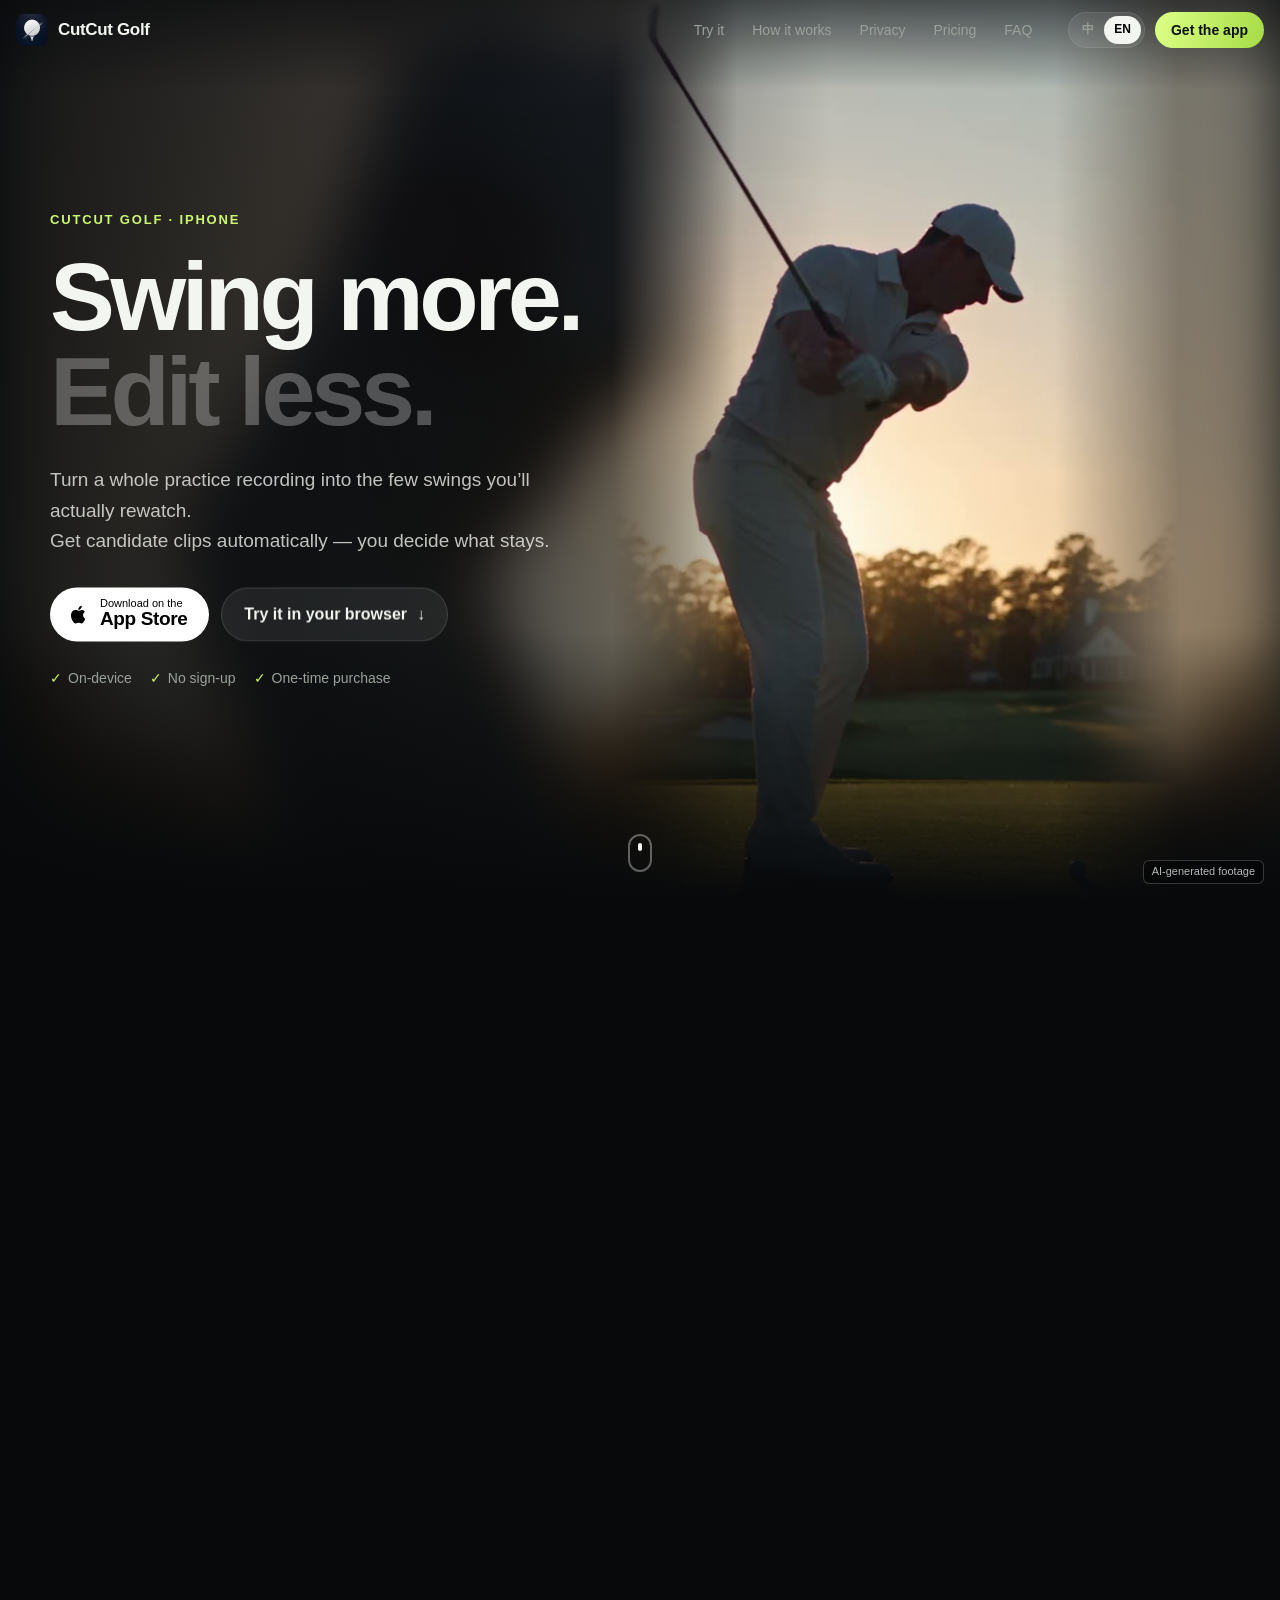
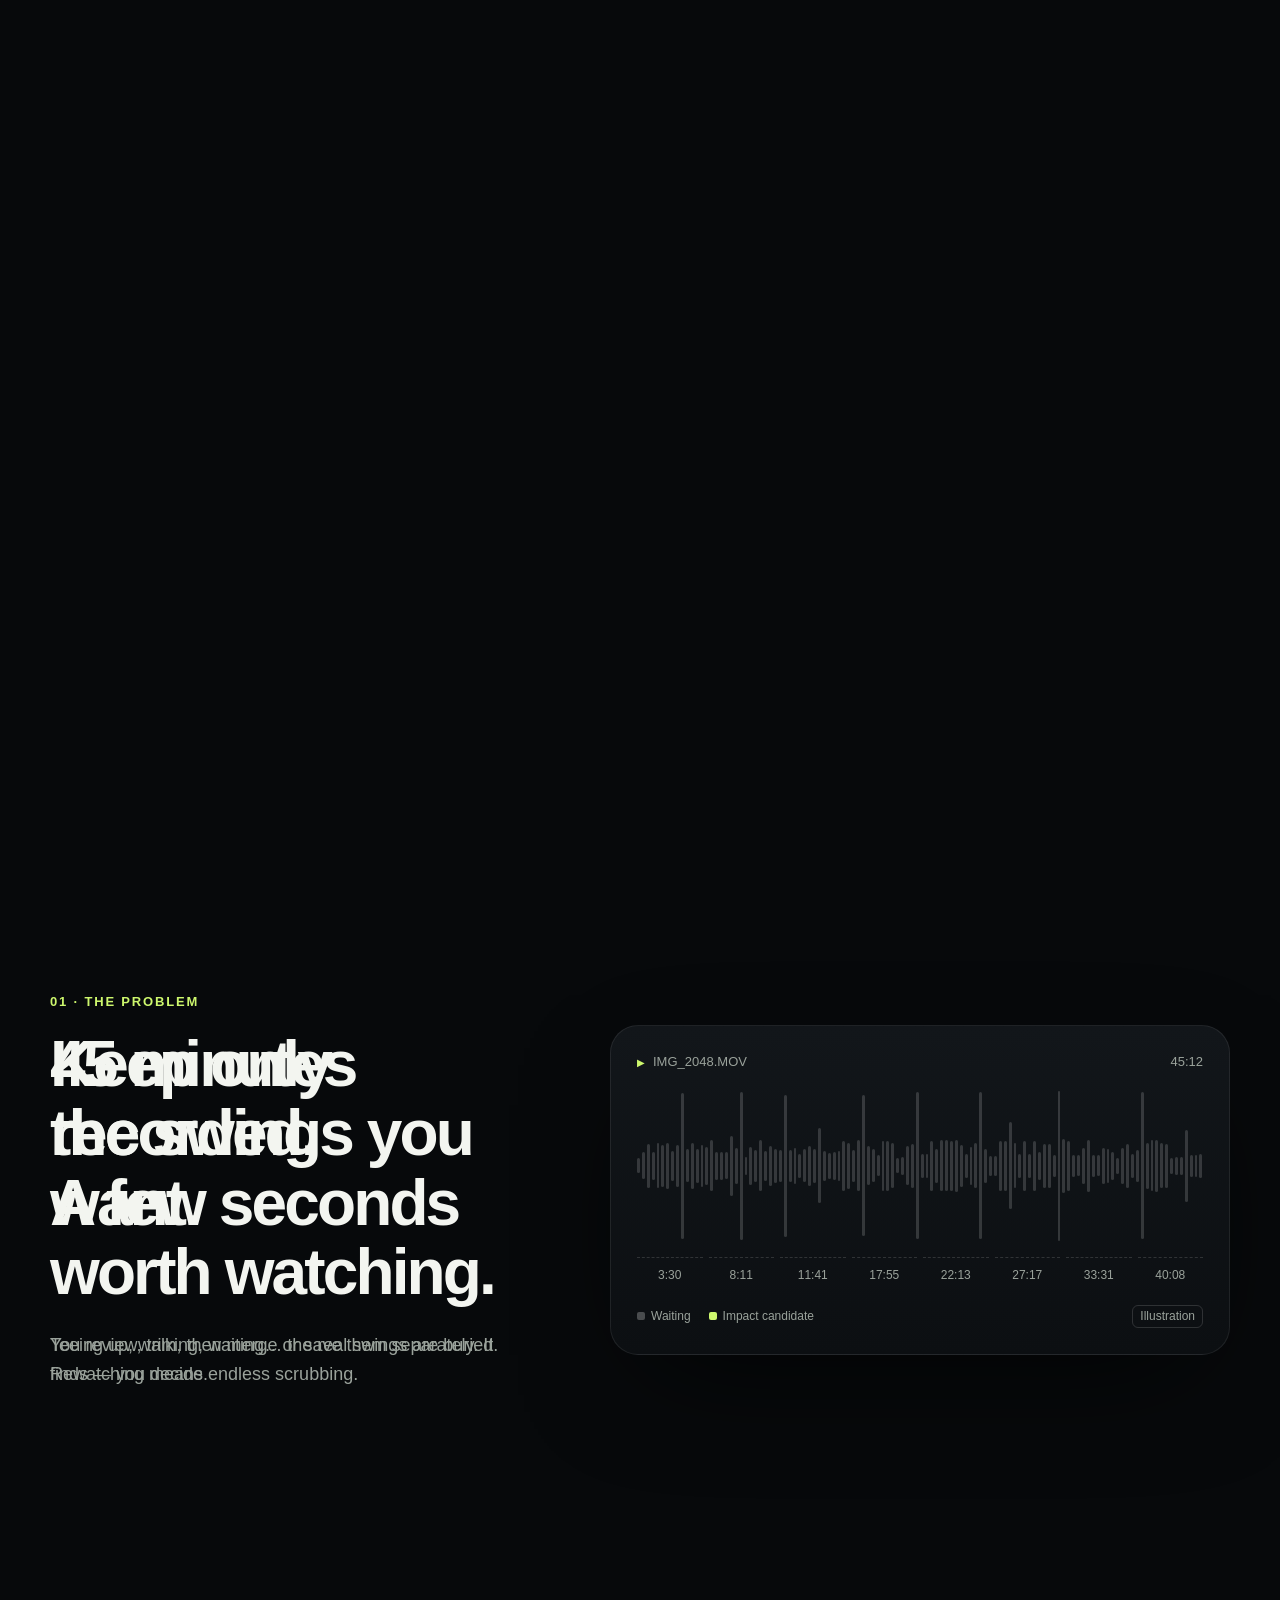
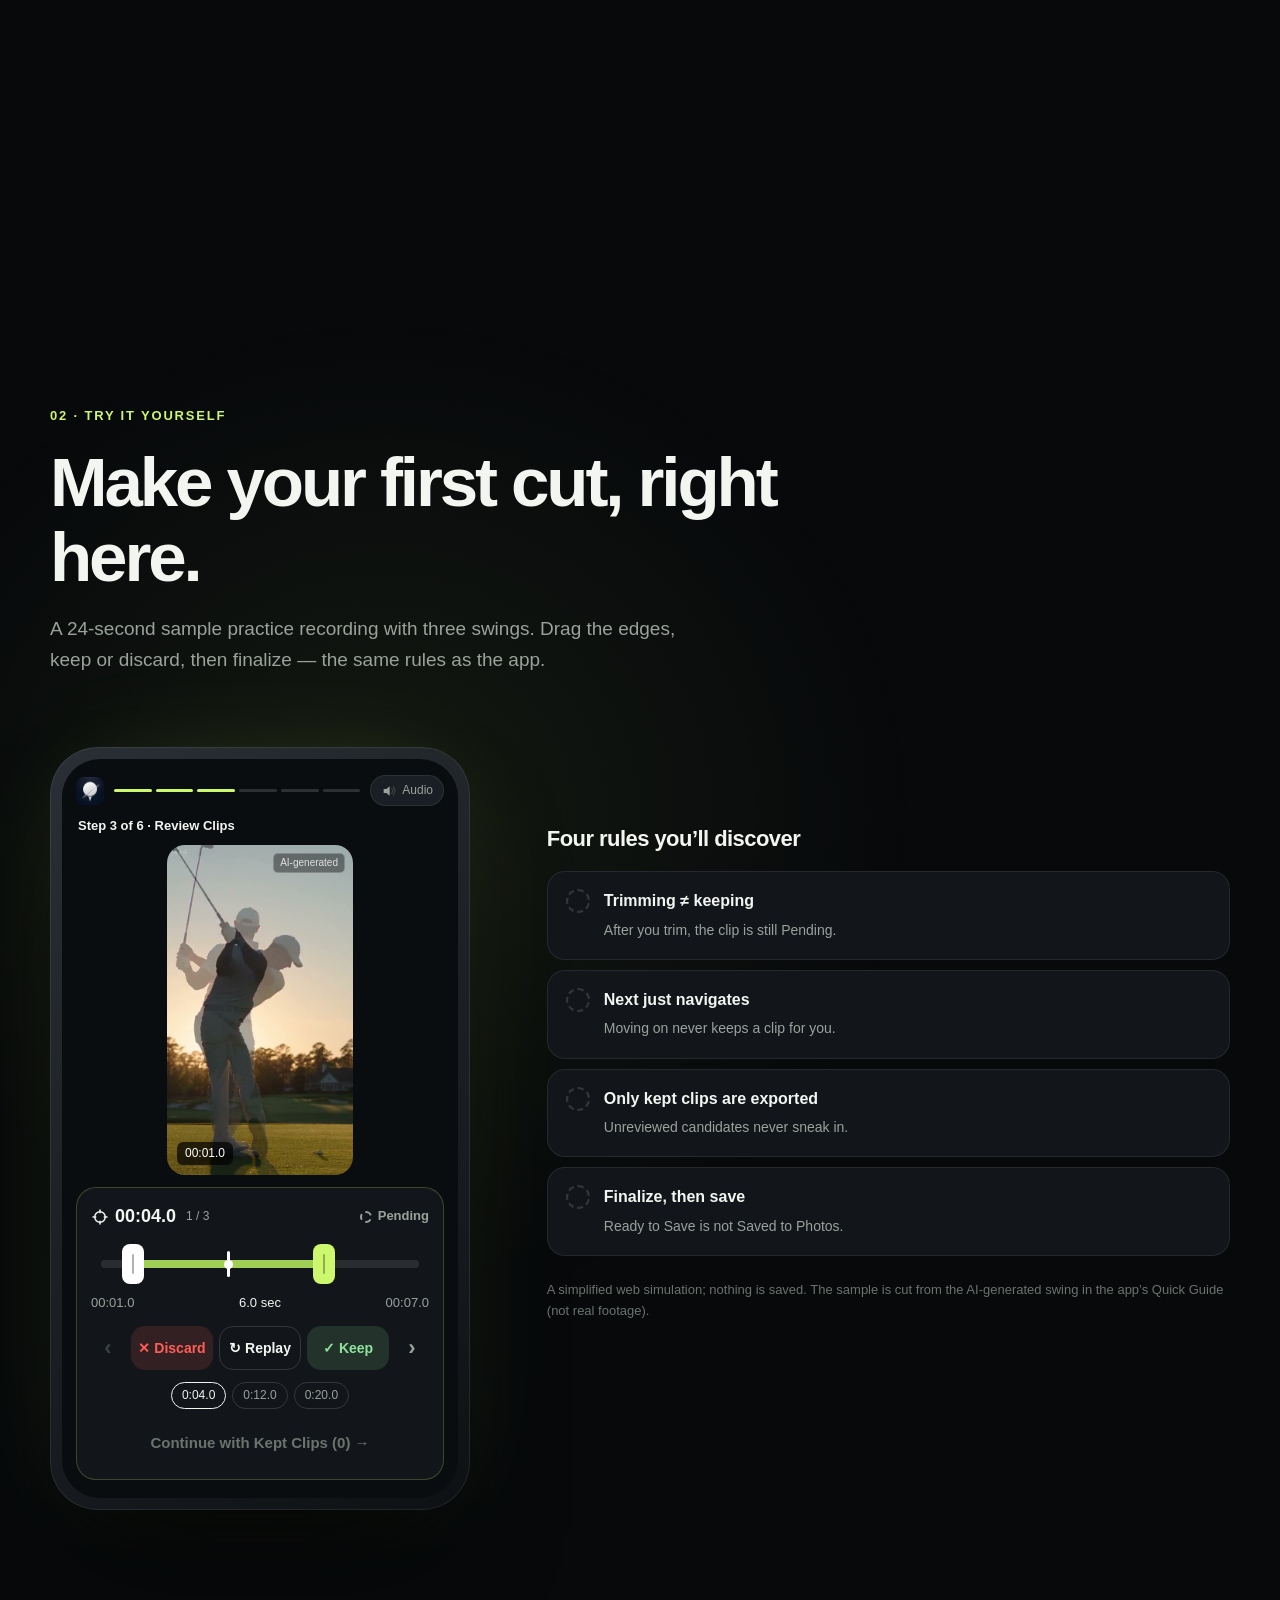
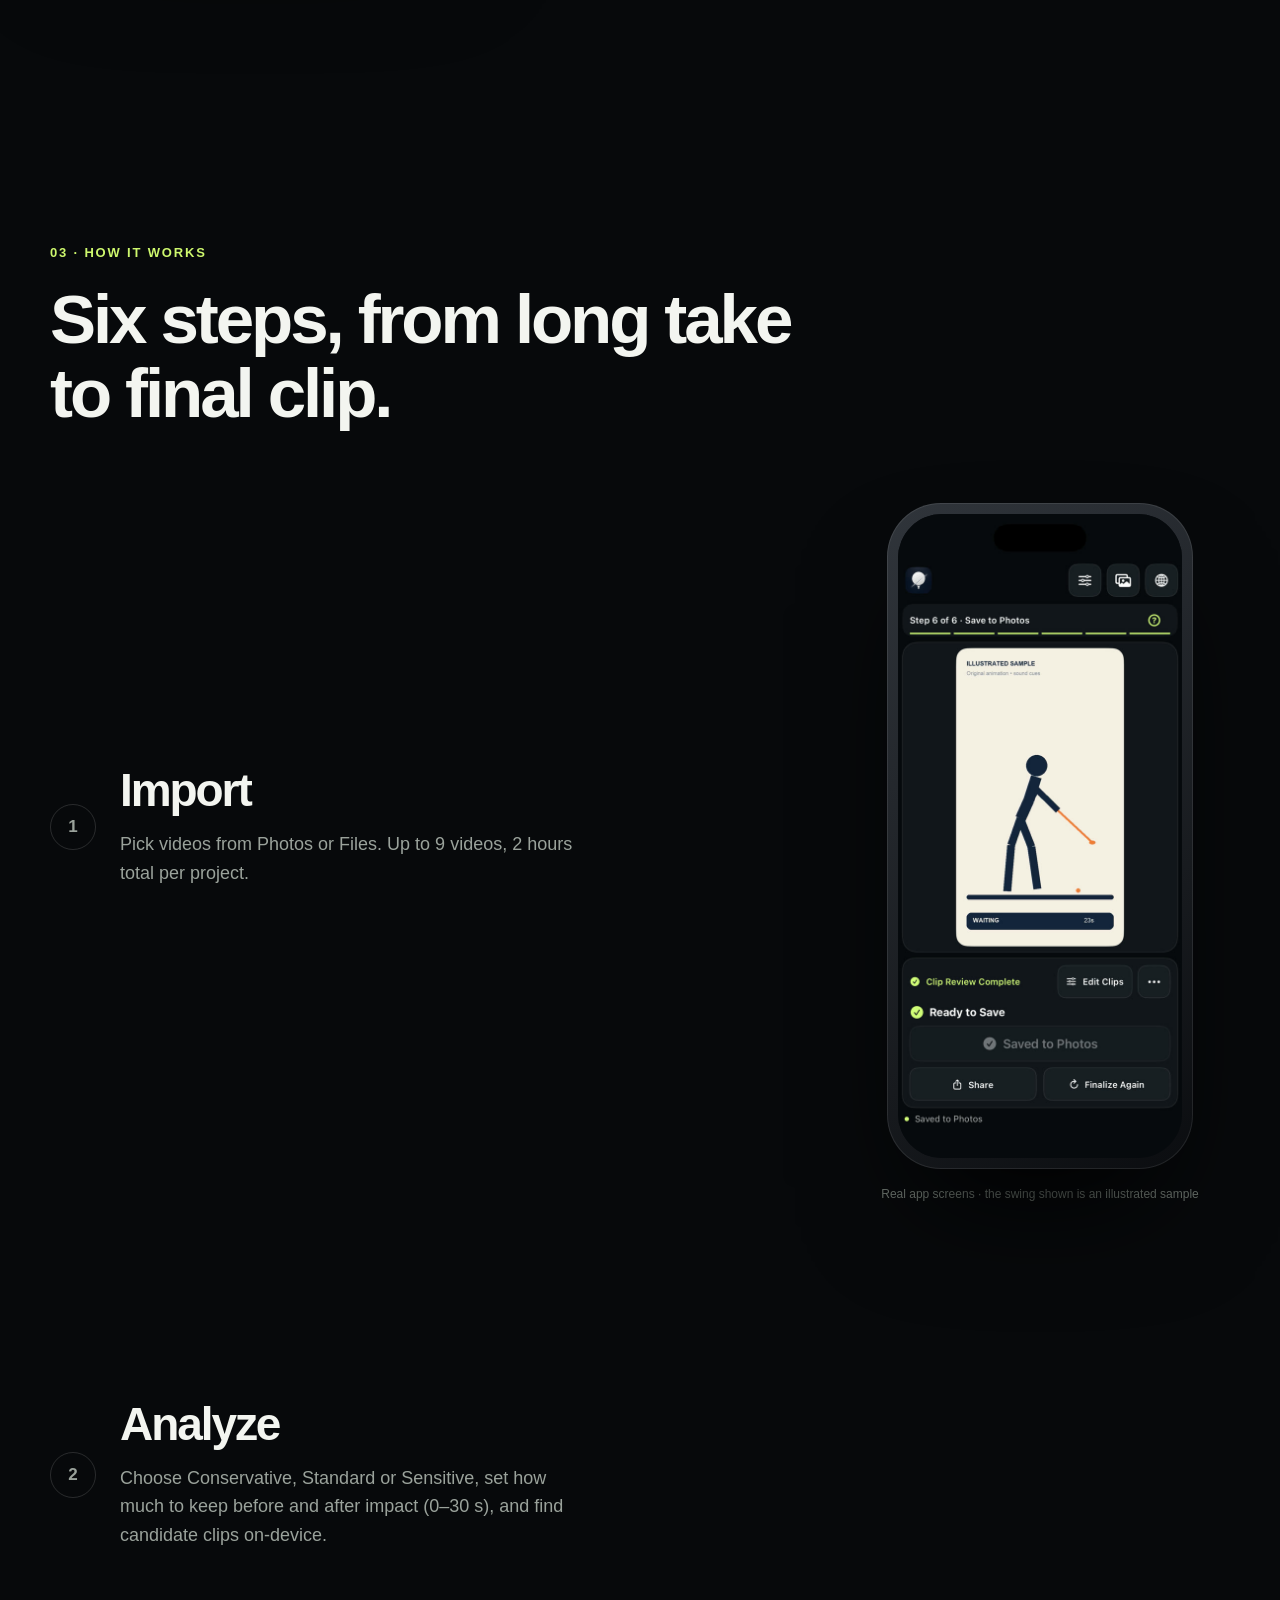
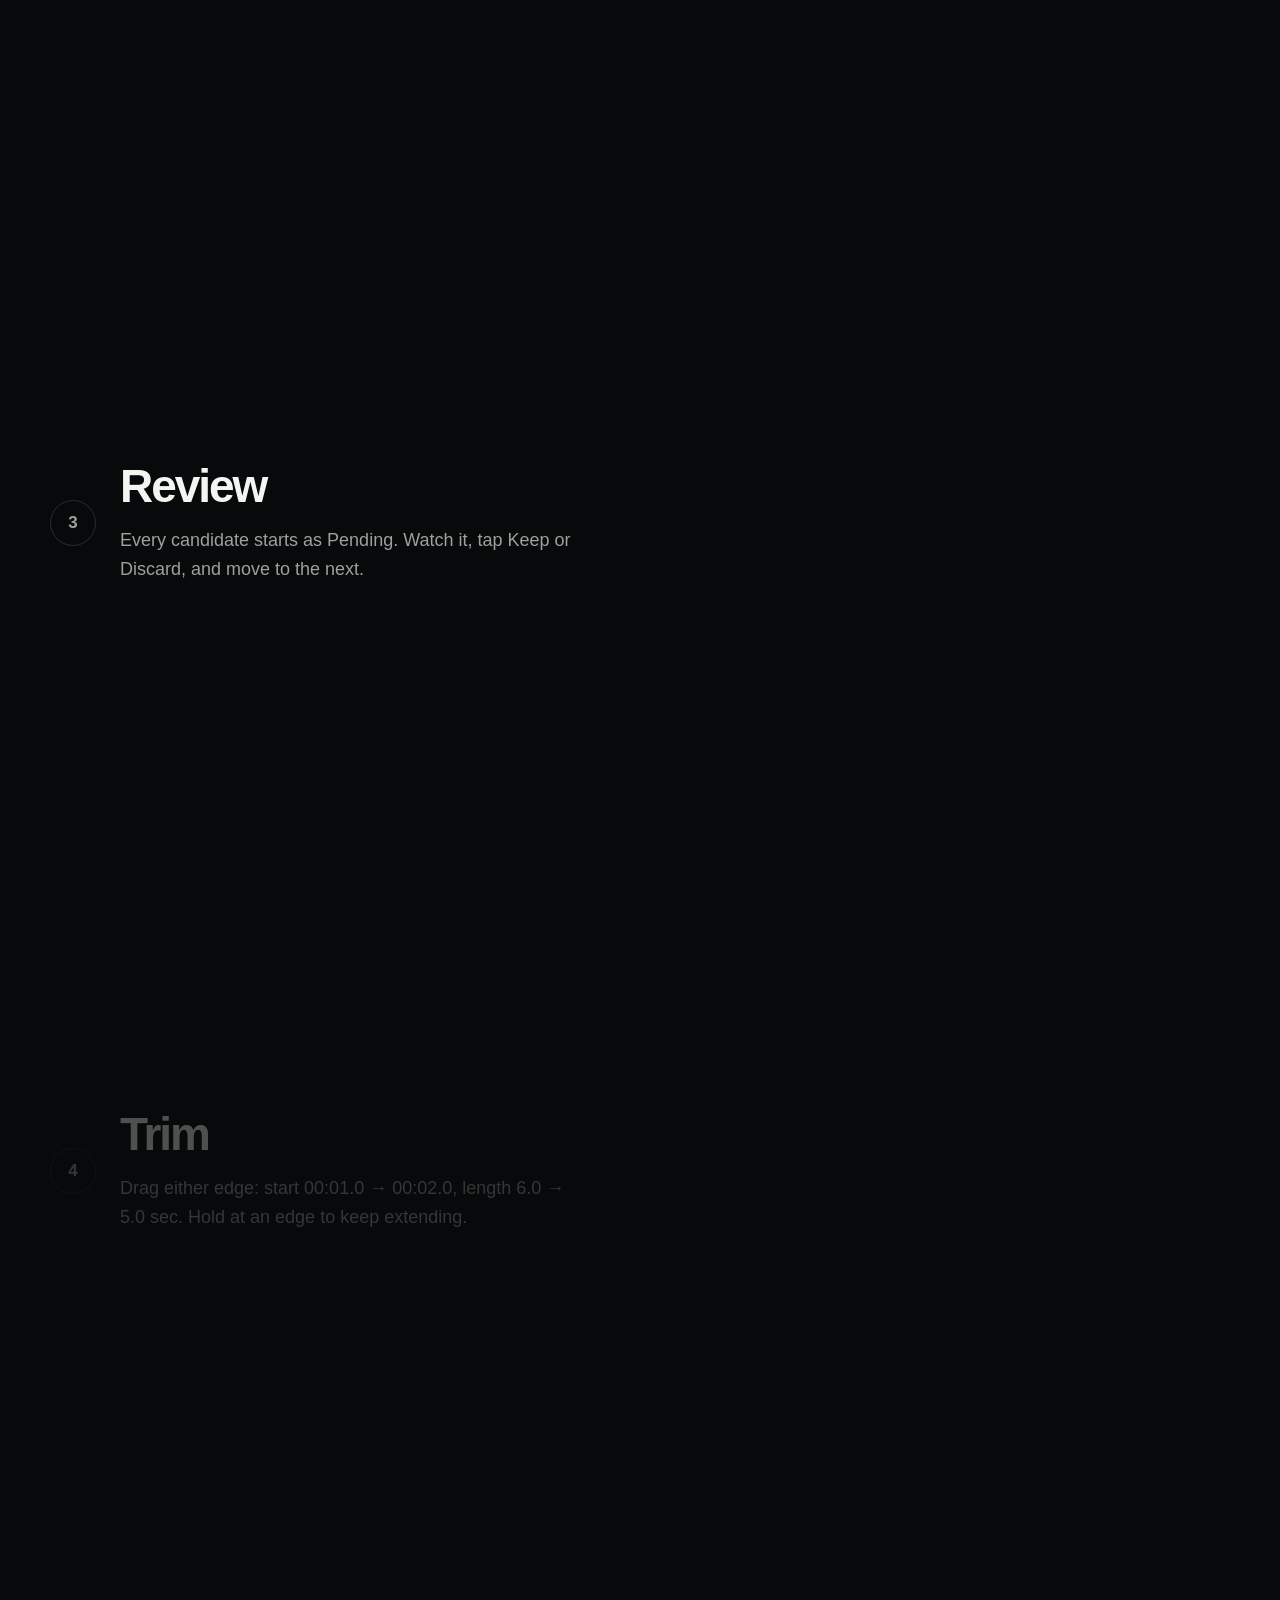
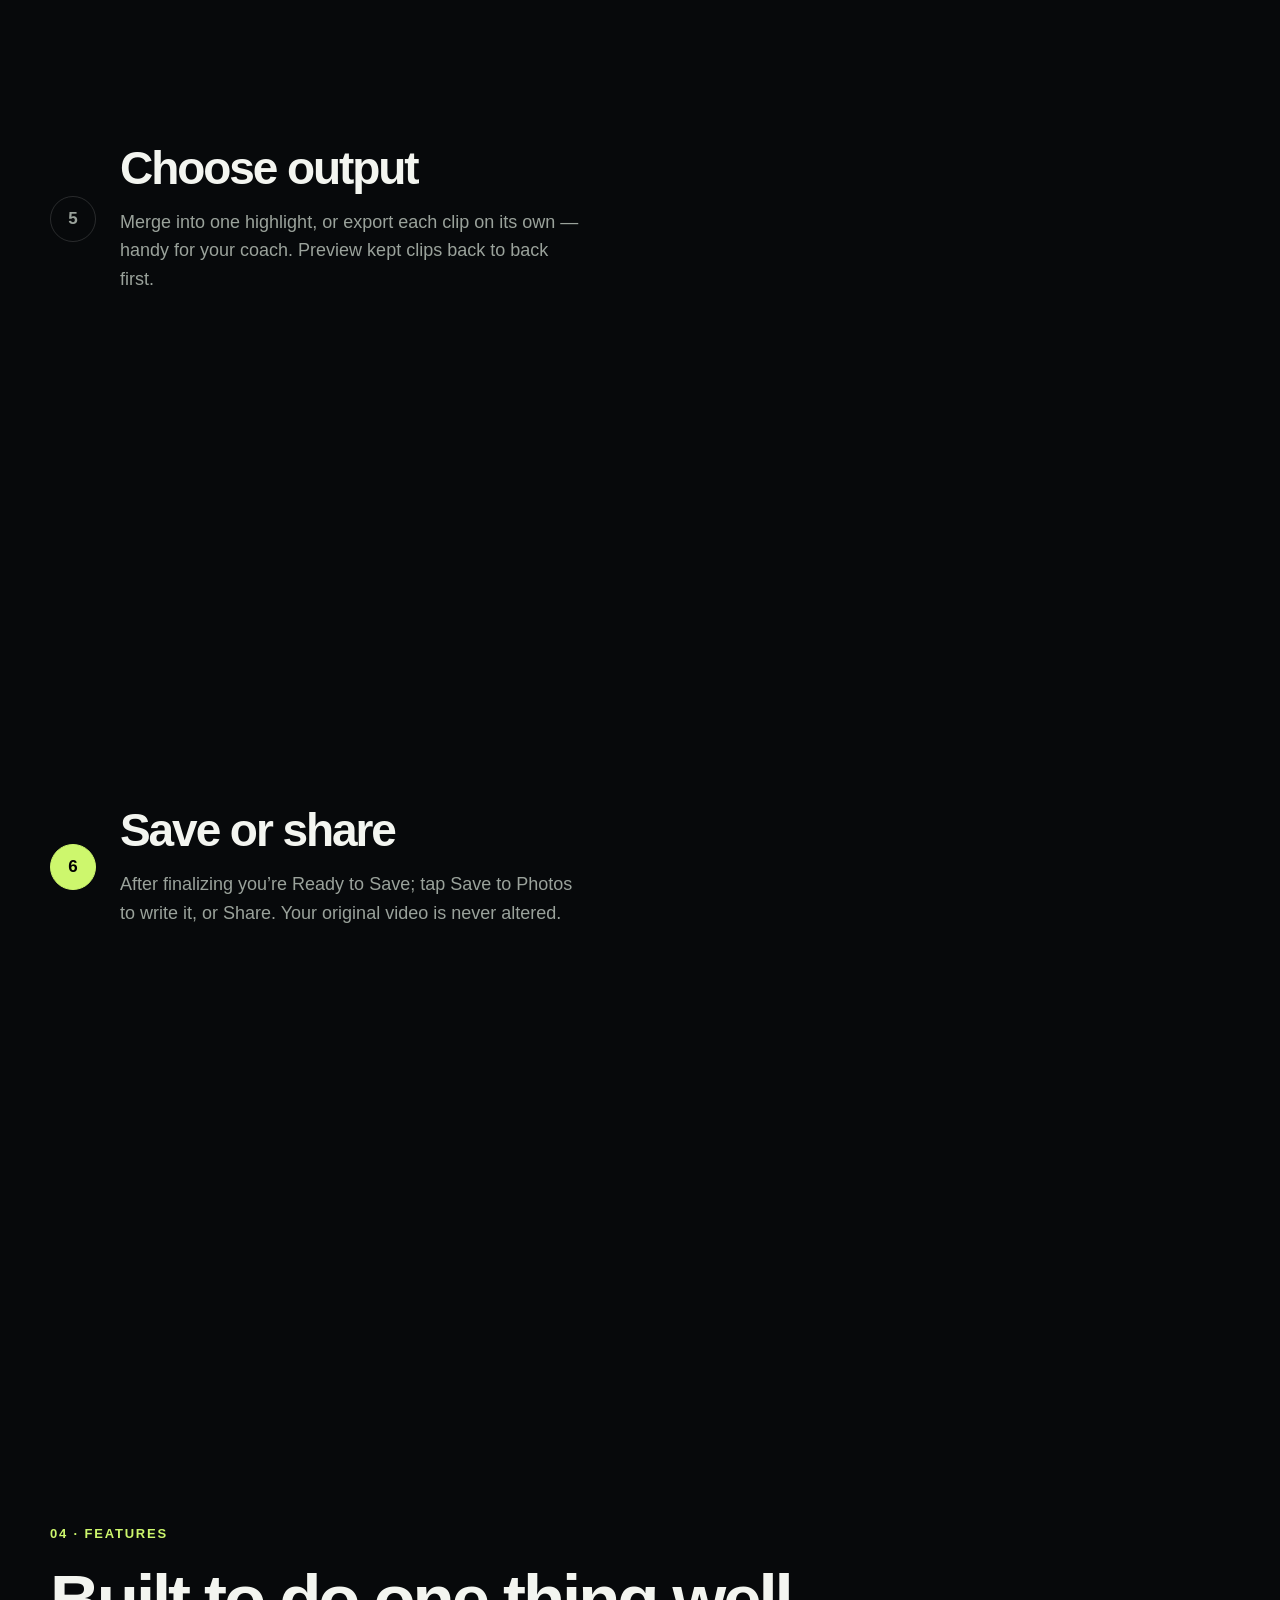
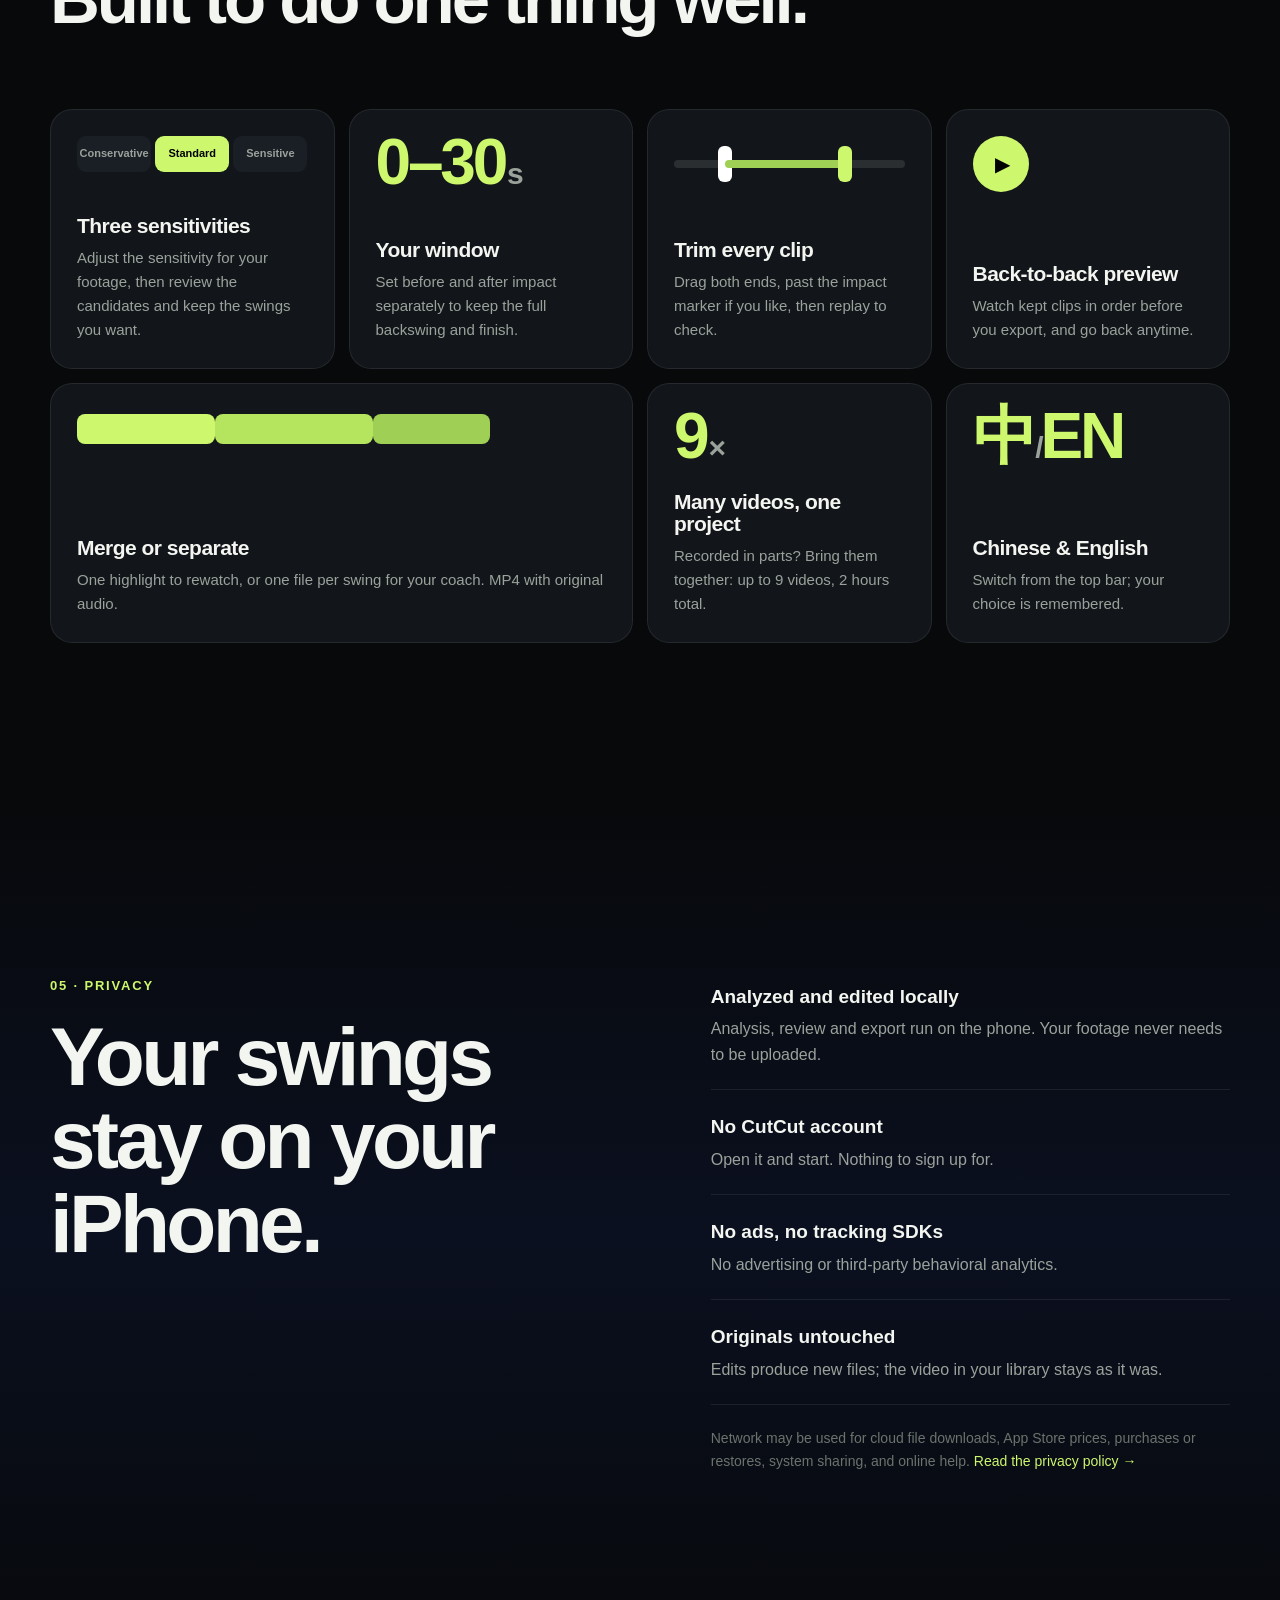
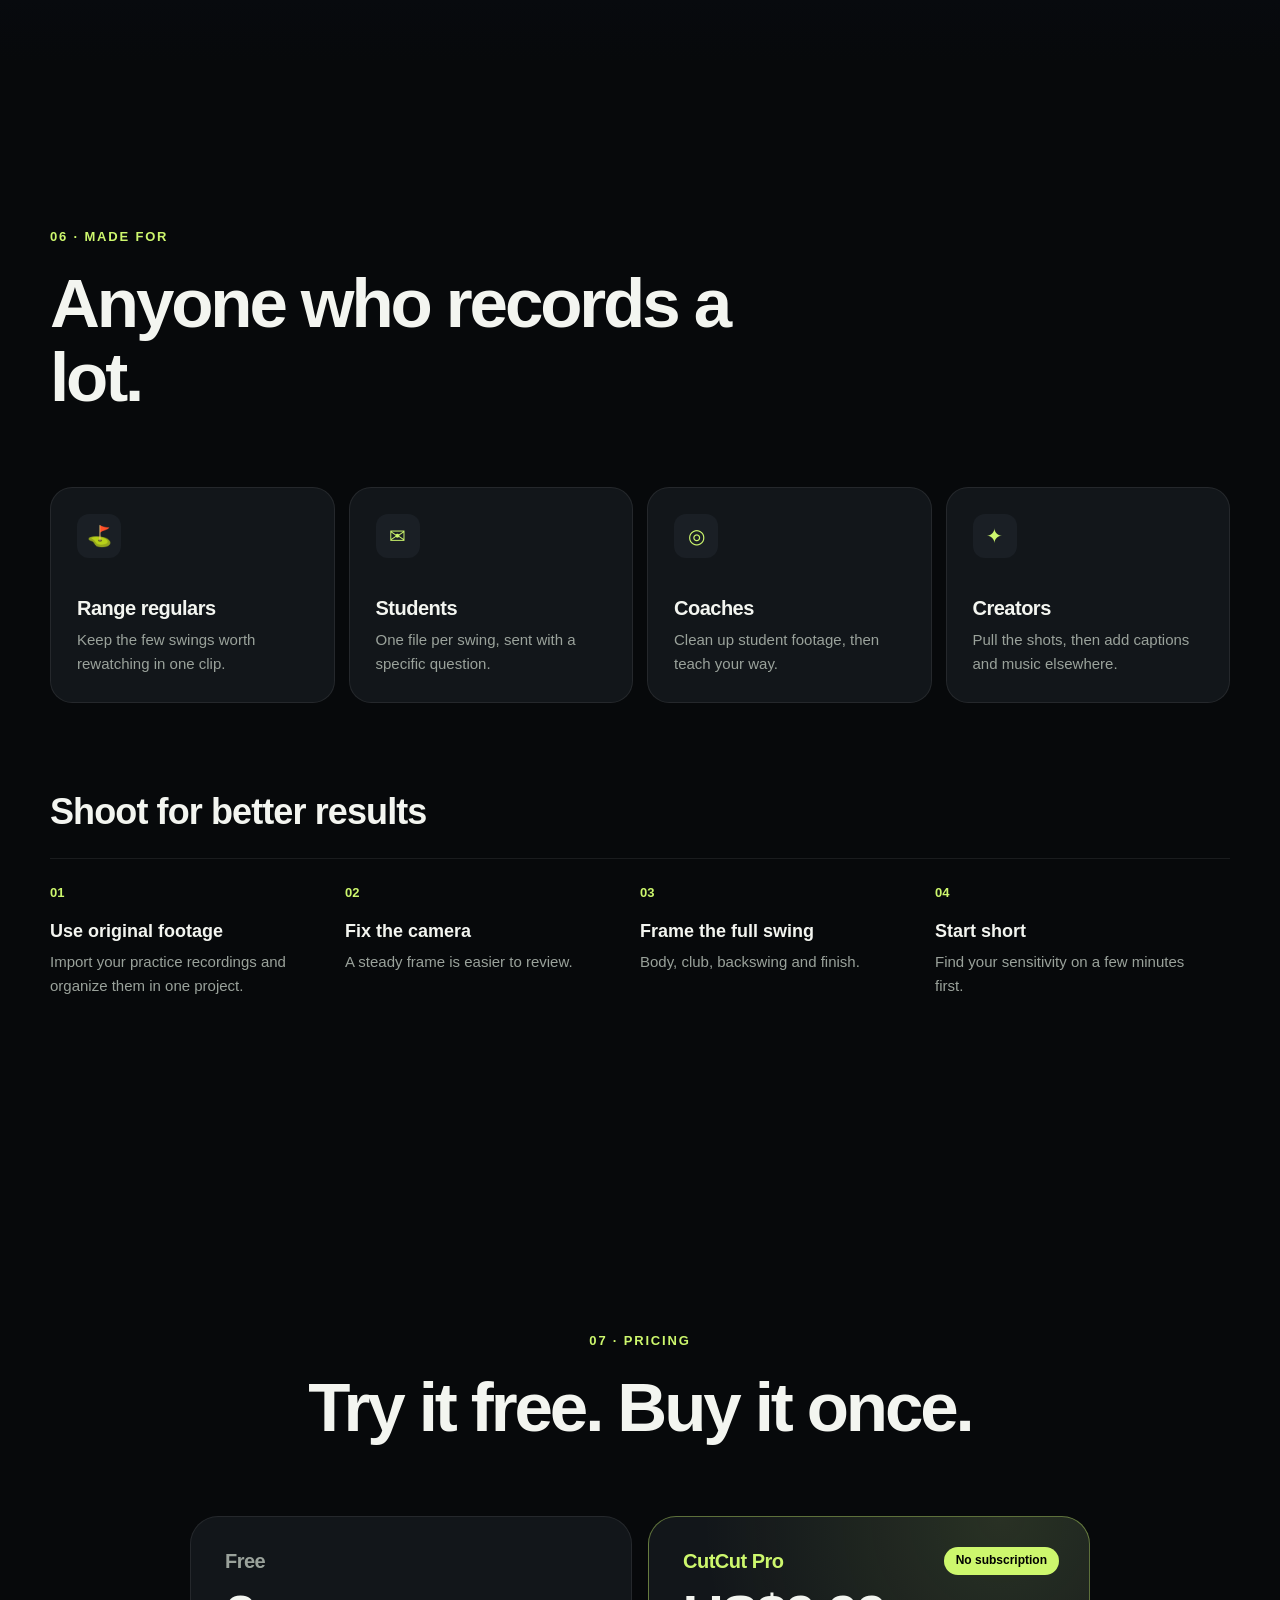
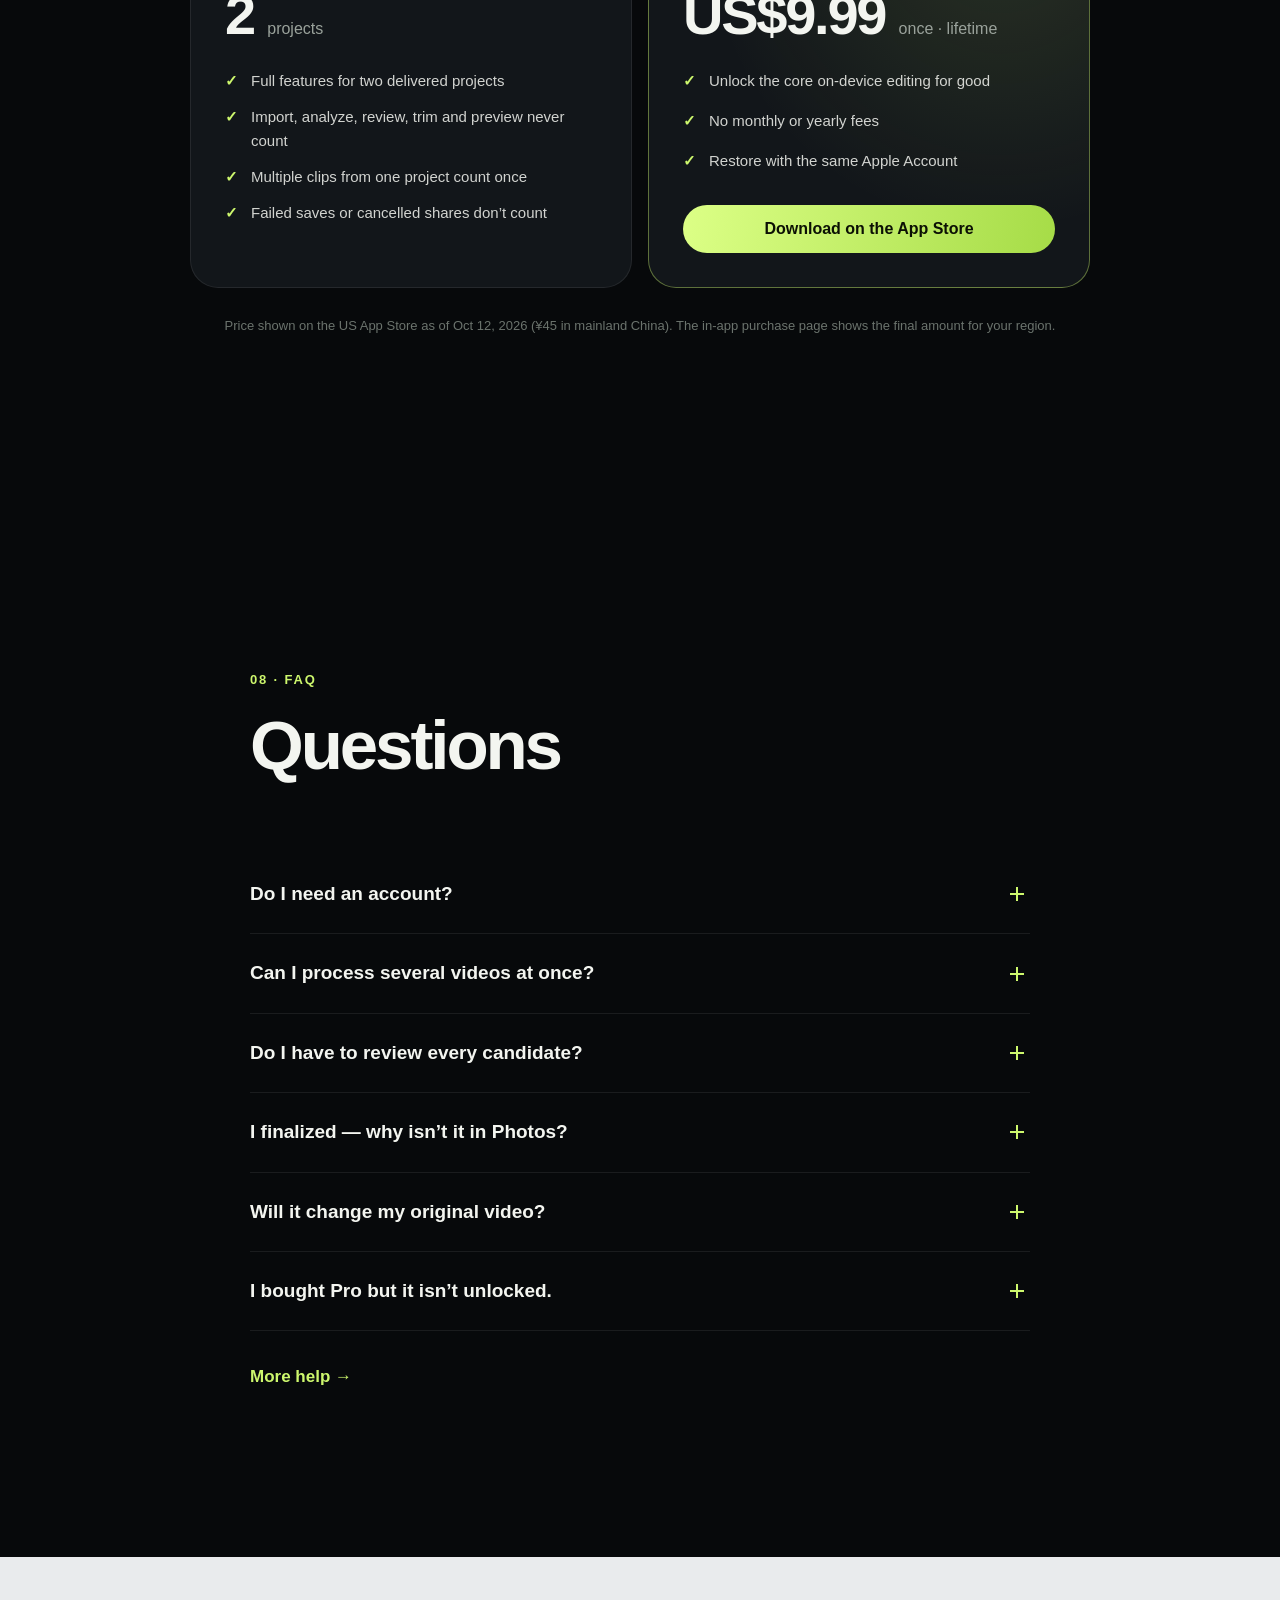
==== commit 7a438fd8: "Refine public product copy" ====
--- a/docs/index.html
+++ b/docs/index.html
@@ -88,8 +88,8 @@
             <span class="line l2" id="heroLine2"><span data-l="zh">少剪一点。</span><span data-l="en">Edit less.</span></span>
           </h1>
           <p class="hero-sub">
-            <span data-l="zh">把一整段练习录像，整理成你真正会回看的那几杆。<br>根据击球声音找到候选，由你决定留下什么。</span>
-            <span data-l="en">Turn a whole practice recording into the few swings you’ll actually rewatch. <br>Impact sound finds the candidates — you decide what stays.</span>
+            <span data-l="zh">把一整段练习录像，整理成你真正会回看的那几杆。<br>自动整理候选片段，由你决定留下什么。</span>
+            <span data-l="en">Turn a whole practice recording into the few swings you’ll actually rewatch. <br>Get candidate clips automatically — you decide what stays.</span>
           </p>
           <div class="hero-cta">
             <a class="btn btn-store" href="https://apps.apple.com/app/id6807457043" target="_blank" rel="noopener">
@@ -116,12 +116,12 @@
             <p class="eyebrow" id="storyEyebrow">01 · <span data-l="zh">问题</span><span data-l="en">The problem</span></p>
             <h2 class="story-title">
               <span class="st st-0"><span data-l="zh">录了 45 分钟，<br>想看的只有几秒。</span><span data-l="en">45 minutes recorded.<br>A few seconds worth watching.</span></span>
-              <span class="st st-1"><span data-l="zh">每一次击球，<br>都有声音。</span><span data-l="en">Every strike<br>makes a sound.</span></span>
+              <span class="st st-1"><span data-l="zh">找到挥杆，<br>省下翻找时间。</span><span data-l="en">Find the swings.<br>Skip the scrubbing.</span></span>
               <span class="st st-2"><span data-l="zh">只留下<br>你想看的那几杆。</span><span data-l="en">Keep only<br>the swings you want.</span></span>
             </h2>
             <p class="story-sub">
               <span class="st st-0"><span data-l="zh">摆球、走动、等待……真正的挥杆被埋在长录像里，回看时只能来回拖进度条。</span><span data-l="en">Teeing up, walking, waiting… the real swings are buried. Rewatching means endless scrubbing.</span></span>
-              <span class="st st-1"><span data-l="zh">CutCut 在 iPhone 本地读取原始击球声音，把可能的击球时刻标成候选。</span><span data-l="en">CutCut reads the original impact audio on your iPhone and marks likely strikes as candidates.</span></span>
+              <span class="st st-1"><span data-l="zh">CutCut 在 iPhone 本地整理候选片段，方便你逐段回看和筛选。</span><span data-l="en">CutCut prepares candidate clips on your iPhone so you can review and choose them one by one.</span></span>
               <span class="st st-2"><span data-l="zh">你逐段确认、裁剪，合并成一条，或分别保存。机器负责找，你来决定。</span><span data-l="en">You review, trim, then merge or save them separately. It finds — you decide.</span></span>
             </p>
           </div>
@@ -156,7 +156,7 @@
                 <div class="sim-steps" id="simSteps" aria-hidden="true"><i></i><i></i><i></i><i></i><i></i><i></i></div>
                 <button class="sim-sound" id="simSound" type="button" aria-pressed="false">
                   <svg viewBox="0 0 24 24" width="16" height="16" aria-hidden="true"><path fill="currentColor" d="M4 9v6h4l5 4V5L8 9H4z"/><path class="wave" d="M16 8.5a5 5 0 0 1 0 7M18.5 6a8.5 8.5 0 0 1 0 12" fill="none" stroke="currentColor" stroke-width="1.8" stroke-linecap="round"/></svg>
-                  <span data-l="zh">听击球声</span><span data-l="en">Sound</span>
+                  <span data-l="zh">播放声音</span><span data-l="en">Audio</span>
                 </button>
               </div>
               <div class="sim-stage-label" id="simStageLabel"></div>
@@ -230,7 +230,7 @@
               <li data-rule="kept"><i></i><div><b><span data-l="zh">只有保留的才进成片</span><span data-l="en">Only kept clips are exported</span></b><span data-l="zh">没审的候选不会被偷偷加进去。</span><span data-l="en">Unreviewed candidates never sneak in.</span></div></li>
               <li data-rule="save"><i></i><div><b><span data-l="zh">生成后还要保存</span><span data-l="en">Finalize, then save</span></b><span data-l="zh">「准备保存」不等于「已存入相册」。</span><span data-l="en">Ready to Save is not Saved to Photos.</span></div></li>
             </ol>
-            <p class="fine"><span data-l="zh">这是网页模拟演示，界面经过简化，不会保存任何文件。示例视频由 App 内置引导中的 AI 生成挥杆剪辑而成（并非真人录像），保留了原片的击球声。</span><span data-l="en">A simplified web simulation; nothing is saved. The sample is cut from the AI-generated swing in the app’s Quick Guide (not real footage), with its original impact sound.</span></p>
+            <p class="fine"><span data-l="zh">这是网页模拟演示，界面经过简化，不会保存任何文件。示例视频由 App 内置引导中的 AI 生成挥杆剪辑而成（并非真人录像）。</span><span data-l="en">A simplified web simulation; nothing is saved. The sample is cut from the AI-generated swing in the app’s Quick Guide (not real footage).</span></p>
           </aside>
         </div>
       </div>
@@ -254,7 +254,7 @@
             <article class="step" data-shot="loaded">
               <span class="step-n">2</span>
               <h3><span data-l="zh">分析挥杆</span><span data-l="en">Analyze</span></h3>
-              <p><span data-l="zh">选择保守、标准或灵敏三档，设定击球前后各保留几秒（0–30 秒），然后在本地分析击球声音。</span><span data-l="en">Choose Conservative, Standard or Sensitive, set how much to keep before and after impact (0–30 s), and analyze on-device.</span></p>
+              <p><span data-l="zh">选择保守、标准或灵敏三档，设定击球前后各保留几秒（0–30 秒），然后在本地查找候选片段。</span><span data-l="en">Choose Conservative, Standard or Sensitive, set how much to keep before and after impact (0–30 s), and find candidate clips on-device.</span></p>
               <img class="step-shot" src="assets/img/ui-loaded.jpg" alt="Analyze Swings screen" loading="lazy" width="600" height="1304">
             </article>
             <article class="step" data-shot="review-before">
@@ -307,15 +307,10 @@
           <h2><span data-l="zh">只做好一件事。</span><span data-l="en">Built to do one thing well.</span></h2>
         </header>
         <div class="bento">
-          <article class="card c-wide c-sound">
-            <div class="wave-viz" aria-hidden="true"></div>
-            <h3><span data-l="zh">听声音，找挥杆</span><span data-l="en">Finds swings by sound</span></h3>
-            <p><span data-l="zh">用录像里的原始击球声音定位候选时刻，不需要下载模型，也不需要联网。</span><span data-l="en">Uses the recording’s original impact audio to locate candidates — no model downloads, no connection needed.</span></p>
-          </article>
           <article class="card">
             <div class="mini-seg" aria-hidden="true"><span>Conservative</span><span class="on">Standard</span><span>Sensitive</span></div>
             <h3><span data-l="zh">三档灵敏度</span><span data-l="en">Three sensitivities</span></h3>
-            <p><span data-l="zh">练习场旁边很吵？调成保守。击球声很轻？调成灵敏。</span><span data-l="en">Noisy range? Go Conservative. Soft strikes? Go Sensitive.</span></p>
+            <p><span data-l="zh">根据素材调整灵敏度，再逐段确认想保留的挥杆。</span><span data-l="en">Adjust the sensitivity for your footage, then review the candidates and keep the swings you want.</span></p>
           </article>
           <article class="card">
             <div class="big-num" aria-hidden="true">0–30<small>s</small></div>
@@ -368,32 +363,11 @@
       </div>
     </section>
 
-    <!-- HONEST -->
-    <section class="section honest" id="honest">
-      <div class="wrap">
-        <header class="sec-head">
-          <p class="eyebrow">06 · <span data-l="zh">说清楚</span><span data-l="en">Straight talk</span></p>
-          <h2><span data-l="zh">CutCut 不做什么。</span><span data-l="en">What CutCut doesn’t do.</span></h2>
-          <p class="sec-sub"><span data-l="zh">它帮你整理素材；动作对不对，交给你自己和教练判断。</span><span data-l="en">It organizes your footage. Judging the swing is up to you and your coach.</span></p>
-        </header>
-        <div class="nots">
-          <div class="not"><s><span data-l="zh">挥杆评分</span><span data-l="en">Swing scores</span></s></div>
-          <div class="not"><s><span data-l="zh">姿态 / 骨骼识别</span><span data-l="en">Pose tracking</span></s></div>
-          <div class="not"><s><span data-l="zh">球路、杆速、球速</span><span data-l="en">Ball flight &amp; speed</span></s></div>
-          <div class="not"><s><span data-l="zh">AI 教练</span><span data-l="en">AI coaching</span></s></div>
-        </div>
-        <div class="honest-notes">
-          <p><b><span data-l="zh">候选不等于正确挥杆。</span><span data-l="en">A candidate isn’t a verdict.</span></b> <span data-l="zh">旁边球位的击球声、说话声或风声都可能被标成候选，也可能漏掉很轻的击球。所以每一段都由你确认。</span><span data-l="en">Neighbouring bays, voices or wind can add candidates, and very soft strikes can be missed — which is why you confirm every clip.</span></p>
-          <p><b><span data-l="zh">需要原声。</span><span data-l="en">Original audio required.</span></b> <span data-l="zh">静音或已经配乐的视频，很可能找不到合适的候选。</span><span data-l="en">Muted videos or ones with music laid over them may not produce useful candidates.</span></p>
-        </div>
-      </div>
-    </section>
-
     <!-- WHO + TIPS -->
     <section class="section who" id="who">
       <div class="wrap">
         <header class="sec-head">
-          <p class="eyebrow">07 · <span data-l="zh">适合谁</span><span data-l="en">Made for</span></p>
+          <p class="eyebrow">06 · <span data-l="zh">适合谁</span><span data-l="en">Made for</span></p>
           <h2><span data-l="zh">录得多的人，都用得上。</span><span data-l="en">Anyone who records a lot.</span></h2>
         </header>
         <div class="who-grid">
@@ -406,7 +380,7 @@
         <div class="tips">
           <h3><span data-l="zh">怎样拍，更好整理</span><span data-l="en">Shoot for better results</span></h3>
           <ol>
-            <li><b><span data-l="zh">保留原声</span><span data-l="en">Keep the sound</span></b><span data-l="zh">候选定位靠击球声音。</span><span data-l="en">Candidates come from impact audio.</span></li>
+            <li><b><span data-l="zh">使用原片</span><span data-l="en">Use original footage</span></b><span data-l="zh">直接导入练习录像，按项目集中整理。</span><span data-l="en">Import your practice recordings and organize them in one project.</span></li>
             <li><b><span data-l="zh">固定机位</span><span data-l="en">Fix the camera</span></b><span data-l="zh">稳定的画面更好审片。</span><span data-l="en">A steady frame is easier to review.</span></li>
             <li><b><span data-l="zh">拍全动作</span><span data-l="en">Frame the full swing</span></b><span data-l="zh">身体、球杆、上杆和收杆都留在画面里。</span><span data-l="en">Body, club, backswing and finish.</span></li>
             <li><b><span data-l="zh">先试短的</span><span data-l="en">Start short</span></b><span data-l="zh">用几分钟的素材找到适合你的灵敏度。</span><span data-l="en">Find your sensitivity on a few minutes first.</span></li>
@@ -419,7 +393,7 @@
     <section class="section pricing" id="pricing">
       <div class="wrap">
         <header class="sec-head center">
-          <p class="eyebrow">08 · <span data-l="zh">价格</span><span data-l="en">Pricing</span></p>
+          <p class="eyebrow">07 · <span data-l="zh">价格</span><span data-l="en">Pricing</span></p>
           <h2><span data-l="zh">先免费试，满意再买。</span><span data-l="en">Try it free. Buy it once.</span></h2>
         </header>
         <div class="plans">
@@ -453,17 +427,14 @@
     <section class="section faq" id="faq">
       <div class="wrap narrow">
         <header class="sec-head">
-          <p class="eyebrow">09 · FAQ</p>
+          <p class="eyebrow">08 · FAQ</p>
           <h2><span data-l="zh">常见问题</span><span data-l="en">Questions</span></h2>
         </header>
         <details><summary><span data-l="zh">需要注册账号吗？</span><span data-l="en">Do I need an account?</span></summary><p><span data-l="zh">不需要 CutCut 账号。打开 App 可以先看示例引导，也可以直接导入自己的视频。</span><span data-l="en">No CutCut account is needed. Open the app, try the Quick Guide, or import your own video right away.</span></p></details>
         <details><summary><span data-l="zh">可以一次处理多个视频吗？</span><span data-l="en">Can I process several videos at once?</span></summary><p><span data-l="zh">可以。一个项目支持 1–9 段视频，累计时长不超过 2 小时。</span><span data-l="en">Yes. A project holds 1–9 videos, up to 2 hours total.</span></p></details>
-        <details><summary><span data-l="zh">为什么找出了别人的击球？</span><span data-l="en">Why did it find someone else’s shot?</span></summary><p><span data-l="zh">定位依据是原始音频，附近球位的击球声也可能进入候选。可以降低灵敏度，审片时舍弃即可。</span><span data-l="en">Detection uses the original audio, so a neighbouring bay can create candidates. Lower the sensitivity and discard them during review.</span></p></details>
-        <details><summary><span data-l="zh">静音或配了乐的视频能用吗？</span><span data-l="en">Will muted or music-overlaid videos work?</span></summary><p><span data-l="zh">可以导入，但定位需要原始击球声音，这类素材可能找不到合适的候选。尽量用原片。</span><span data-l="en">They can be imported, but detection needs the original impact sound, so they may yield no useful candidates. Use the original recording.</span></p></details>
         <details><summary><span data-l="zh">必须把所有候选都看完吗？</span><span data-l="en">Do I have to review every candidate?</span></summary><p><span data-l="zh">不需要。只要已经保留了片段，就可以继续生成；没审的候选不会自动加入。</span><span data-l="en">No. Once you’ve kept at least one clip you can continue; unreviewed candidates are left out.</span></p></details>
         <details><summary><span data-l="zh">生成完了，相册里怎么找不到？</span><span data-l="en">I finalized — why isn’t it in Photos?</span></summary><p><span data-l="zh">生成后还要点「保存到相册」，并允许 CutCut 添加照片。内置教程里的保存只是演练，不会写入相册。</span><span data-l="en">After finalizing, tap Save to Photos and allow CutCut to add to your library. Saving in the Quick Guide is practice only.</span></p></details>
         <details><summary><span data-l="zh">会改变我的原视频吗？</span><span data-l="en">Will it change my original video?</span></summary><p><span data-l="zh">不会。裁剪结果会生成新的文件。</span><span data-l="en">No. Trims produce new output files.</span></p></details>
-        <details><summary><span data-l="zh">能帮我诊断挥杆问题吗？</span><span data-l="en">Can it diagnose my swing?</span></summary><p><span data-l="zh">不能。CutCut 不做姿态诊断或动作评分，它帮你整理出值得回看的素材，具体技术问题建议结合教练的反馈。</span><span data-l="en">No. There’s no pose analysis or scoring. CutCut gets you the footage worth reviewing; your coach handles the technique.</span></p></details>
         <details><summary><span data-l="zh">买过了却没有解锁？</span><span data-l="en">I bought Pro but it isn’t unlocked.</span></summary><p><span data-l="zh">保持联网，确认使用购买时的 Apple 账号，在首页皇冠入口选择恢复购买。仍有问题请联系我们。</span><span data-l="en">Stay online, make sure you’re on the Apple Account used to buy, then tap the crown on the home screen and choose Restore Purchase. Still stuck? Contact us.</span></p></details>
         <p class="more"><a href="https://ryanyuyuyuyu.github.io/CutCut-golf/support/"><span data-l="zh">更多帮助 →</span><span data-l="en">More help →</span></a></p>
       </div>
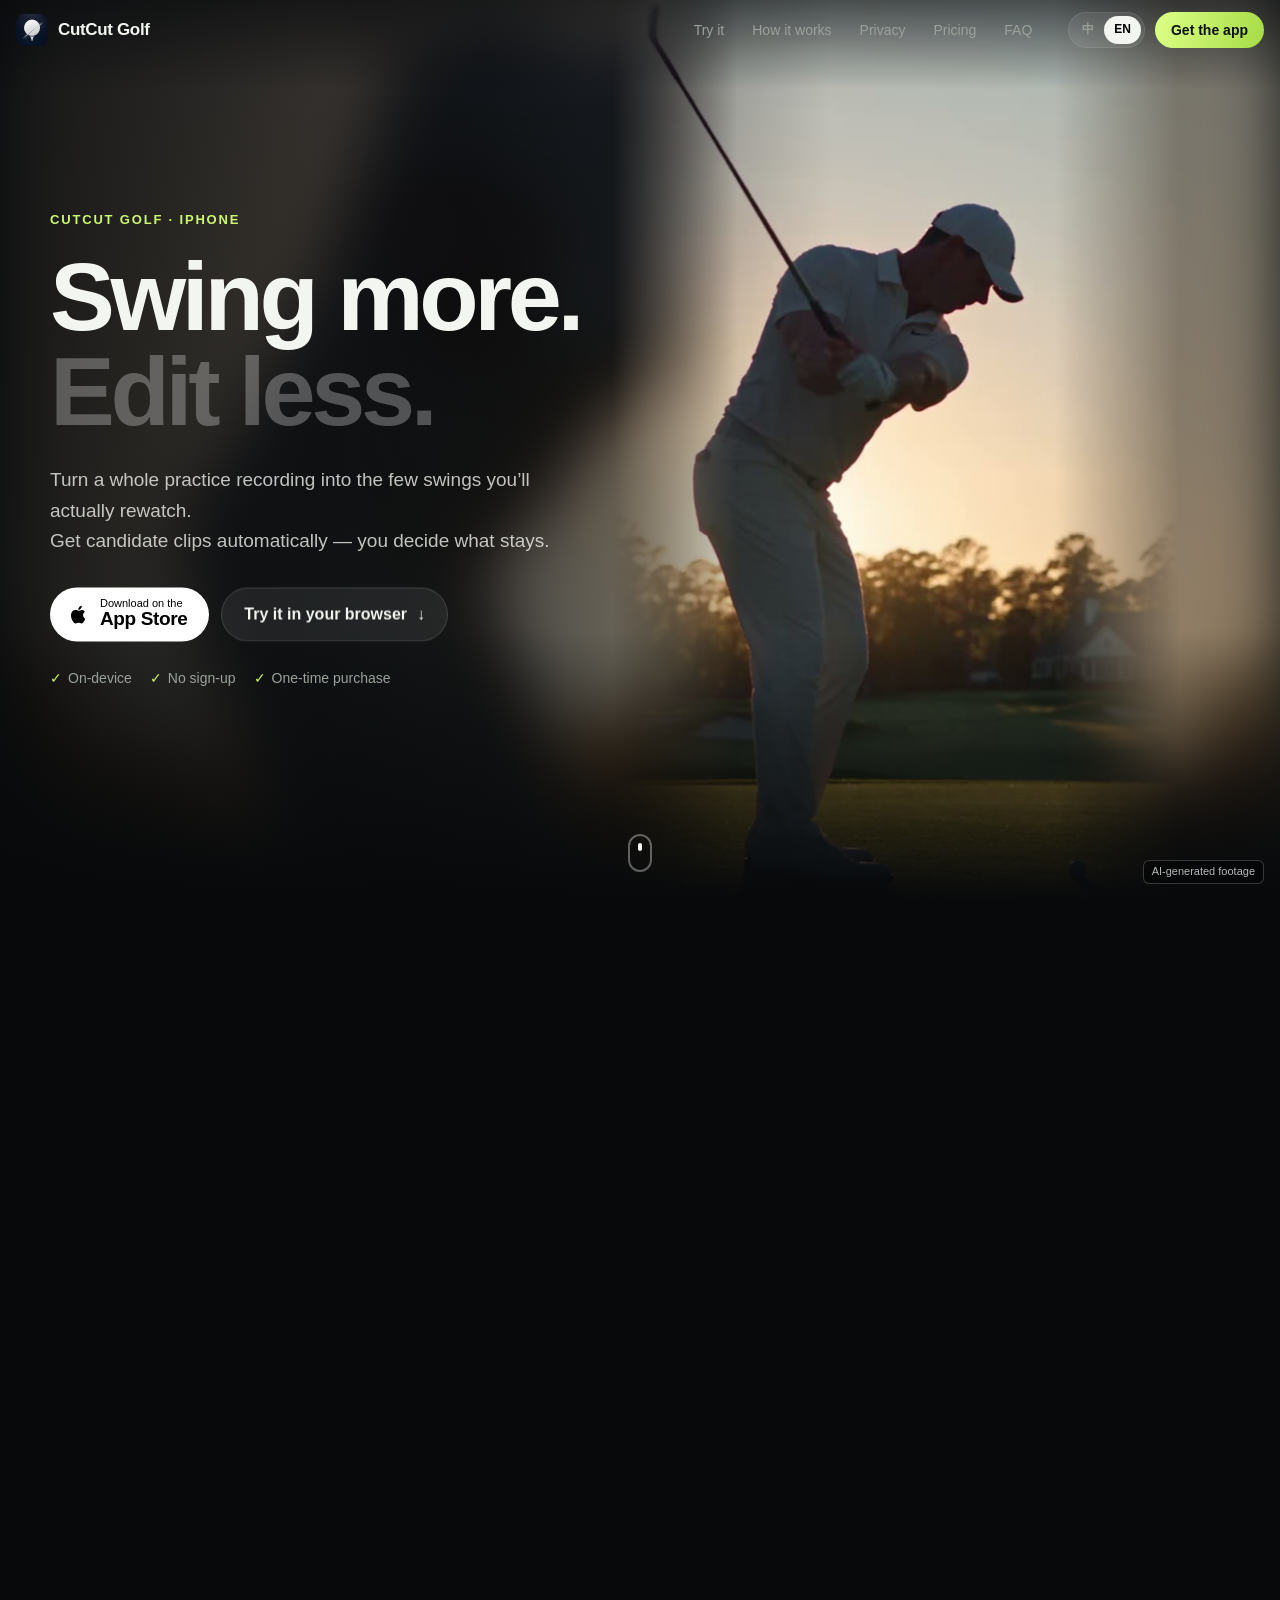
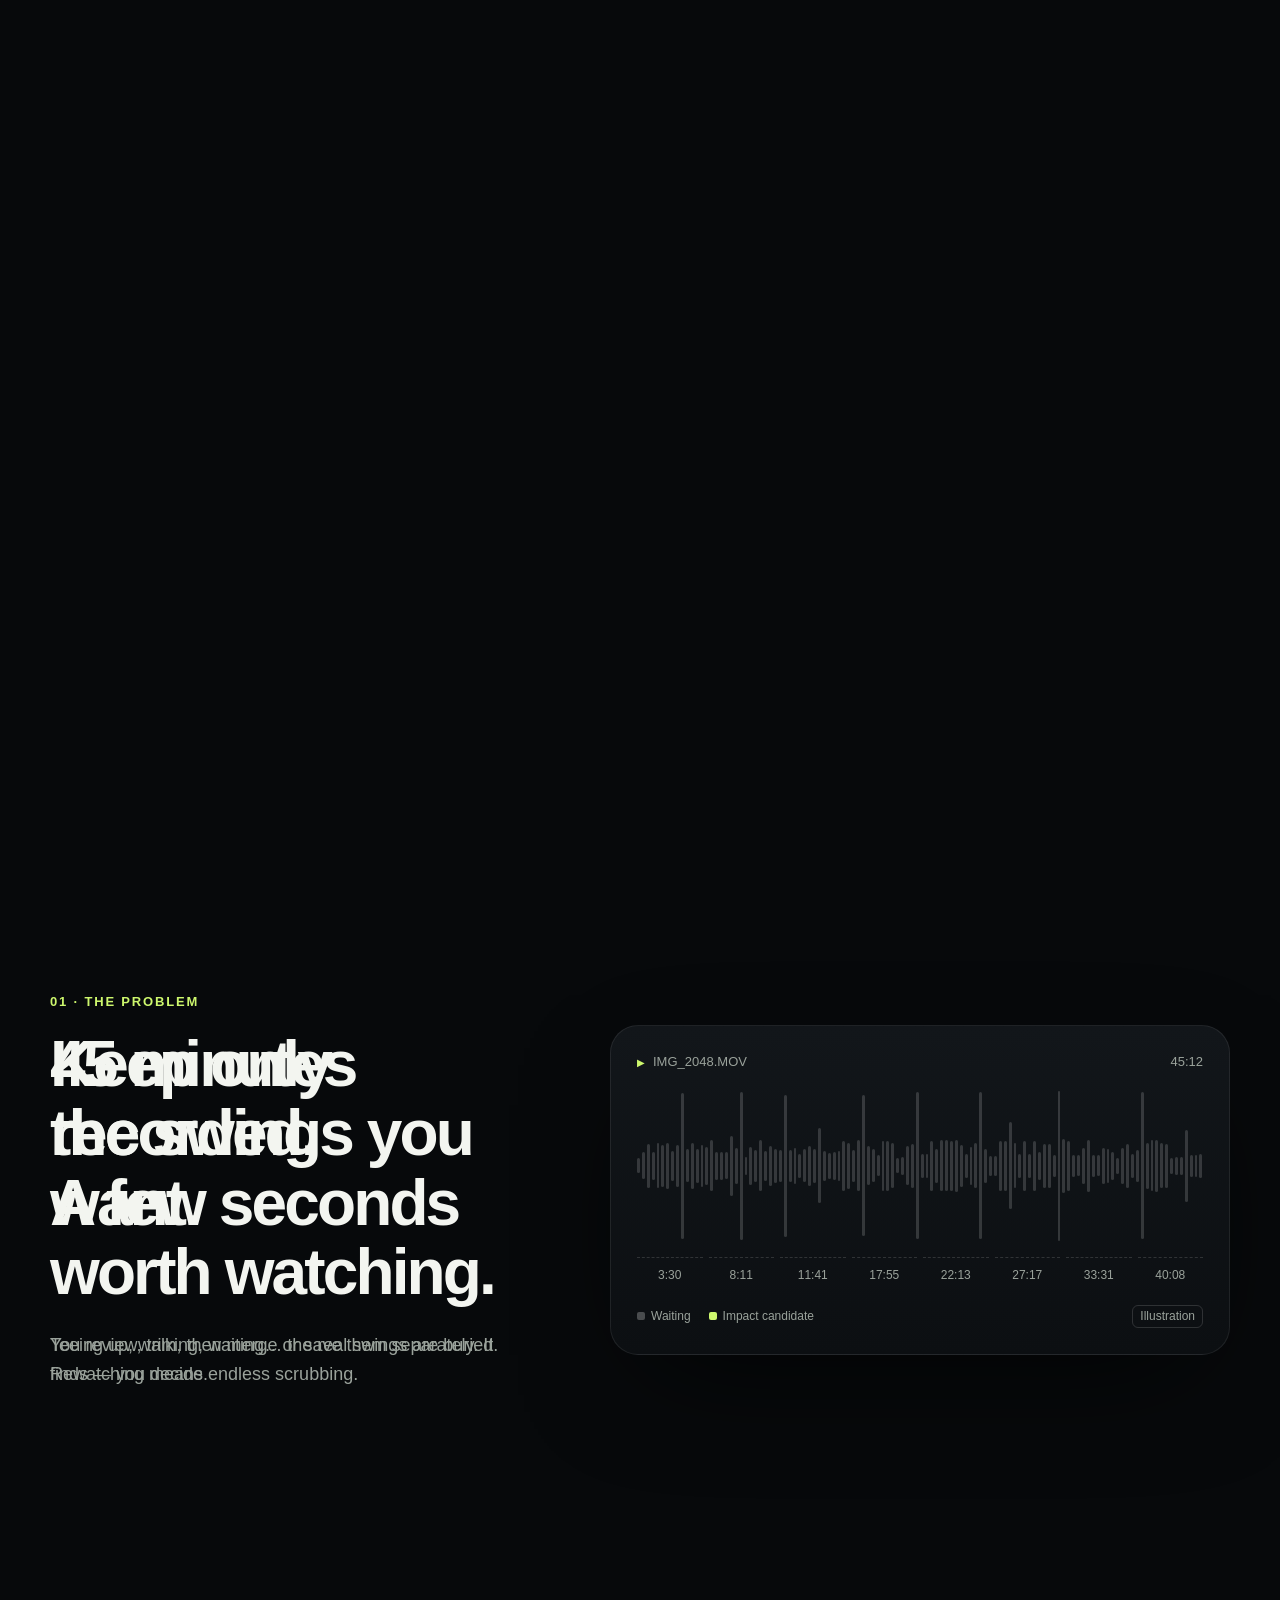
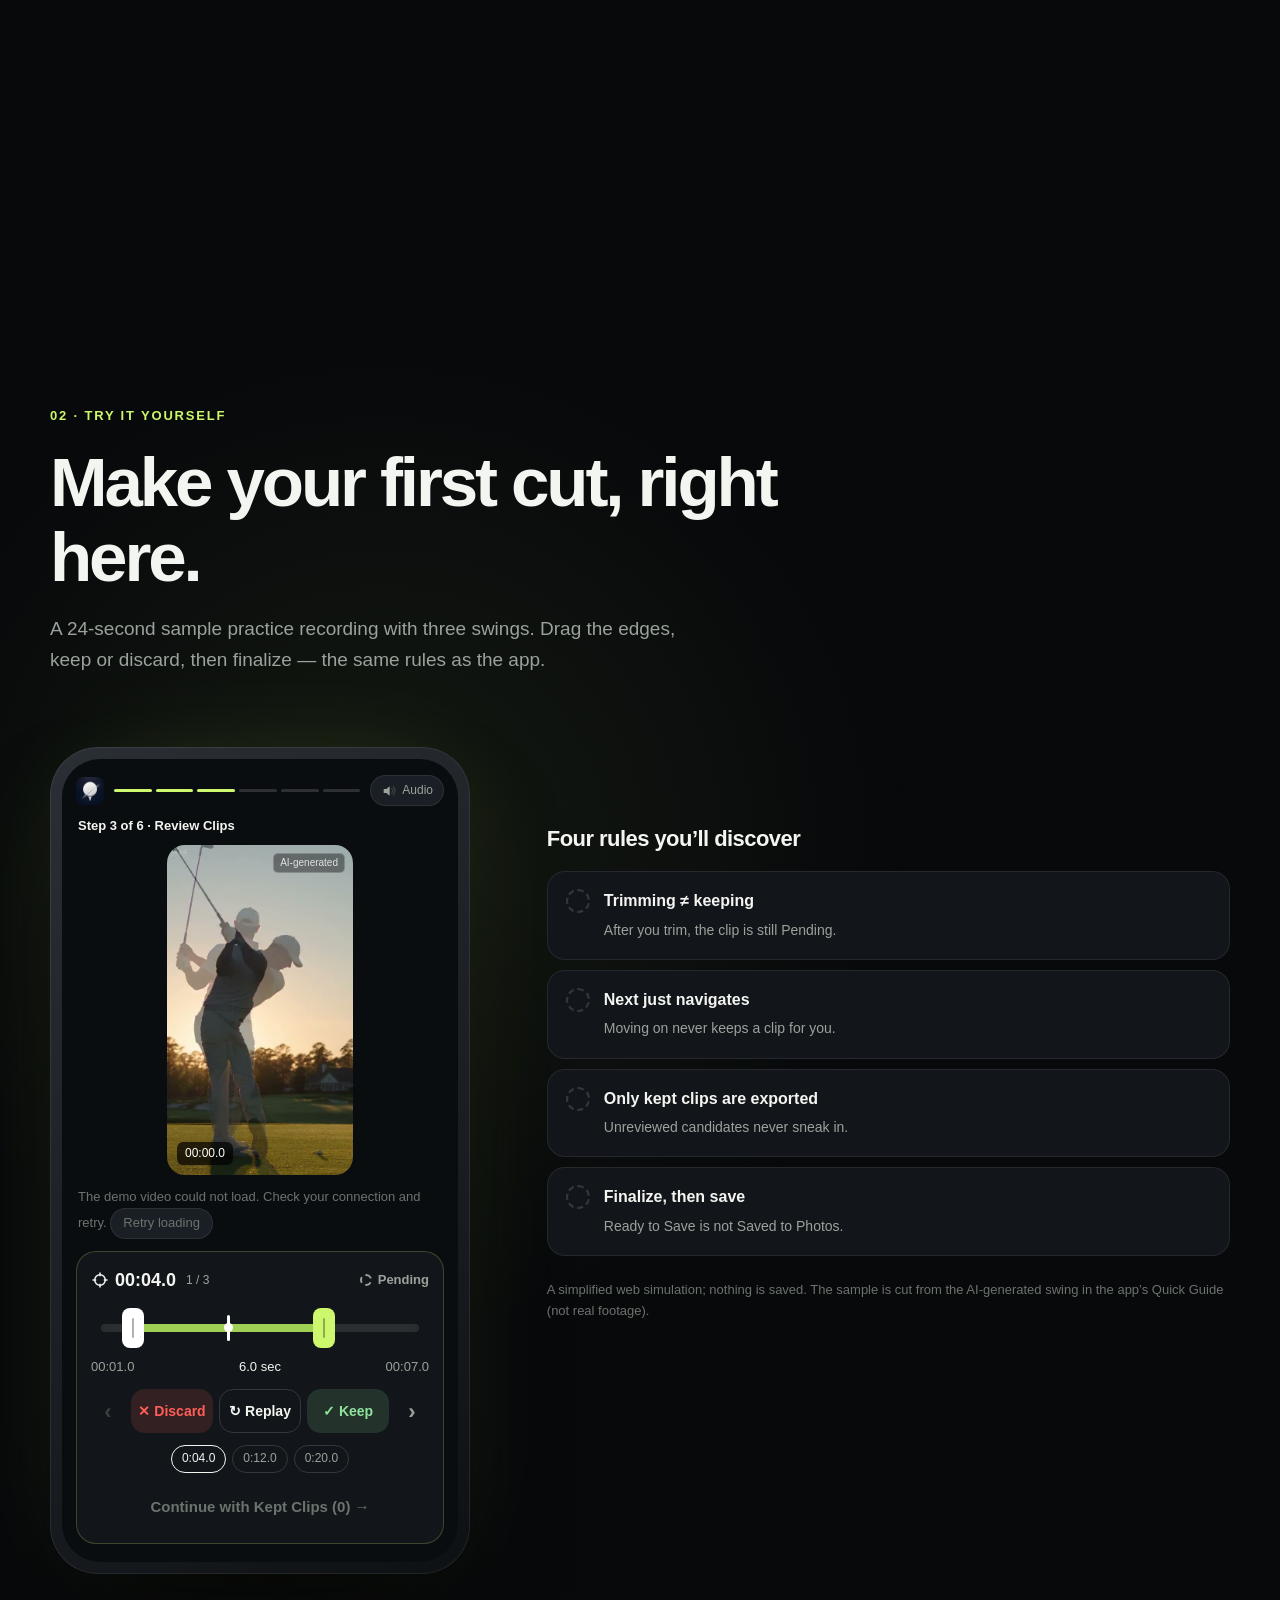
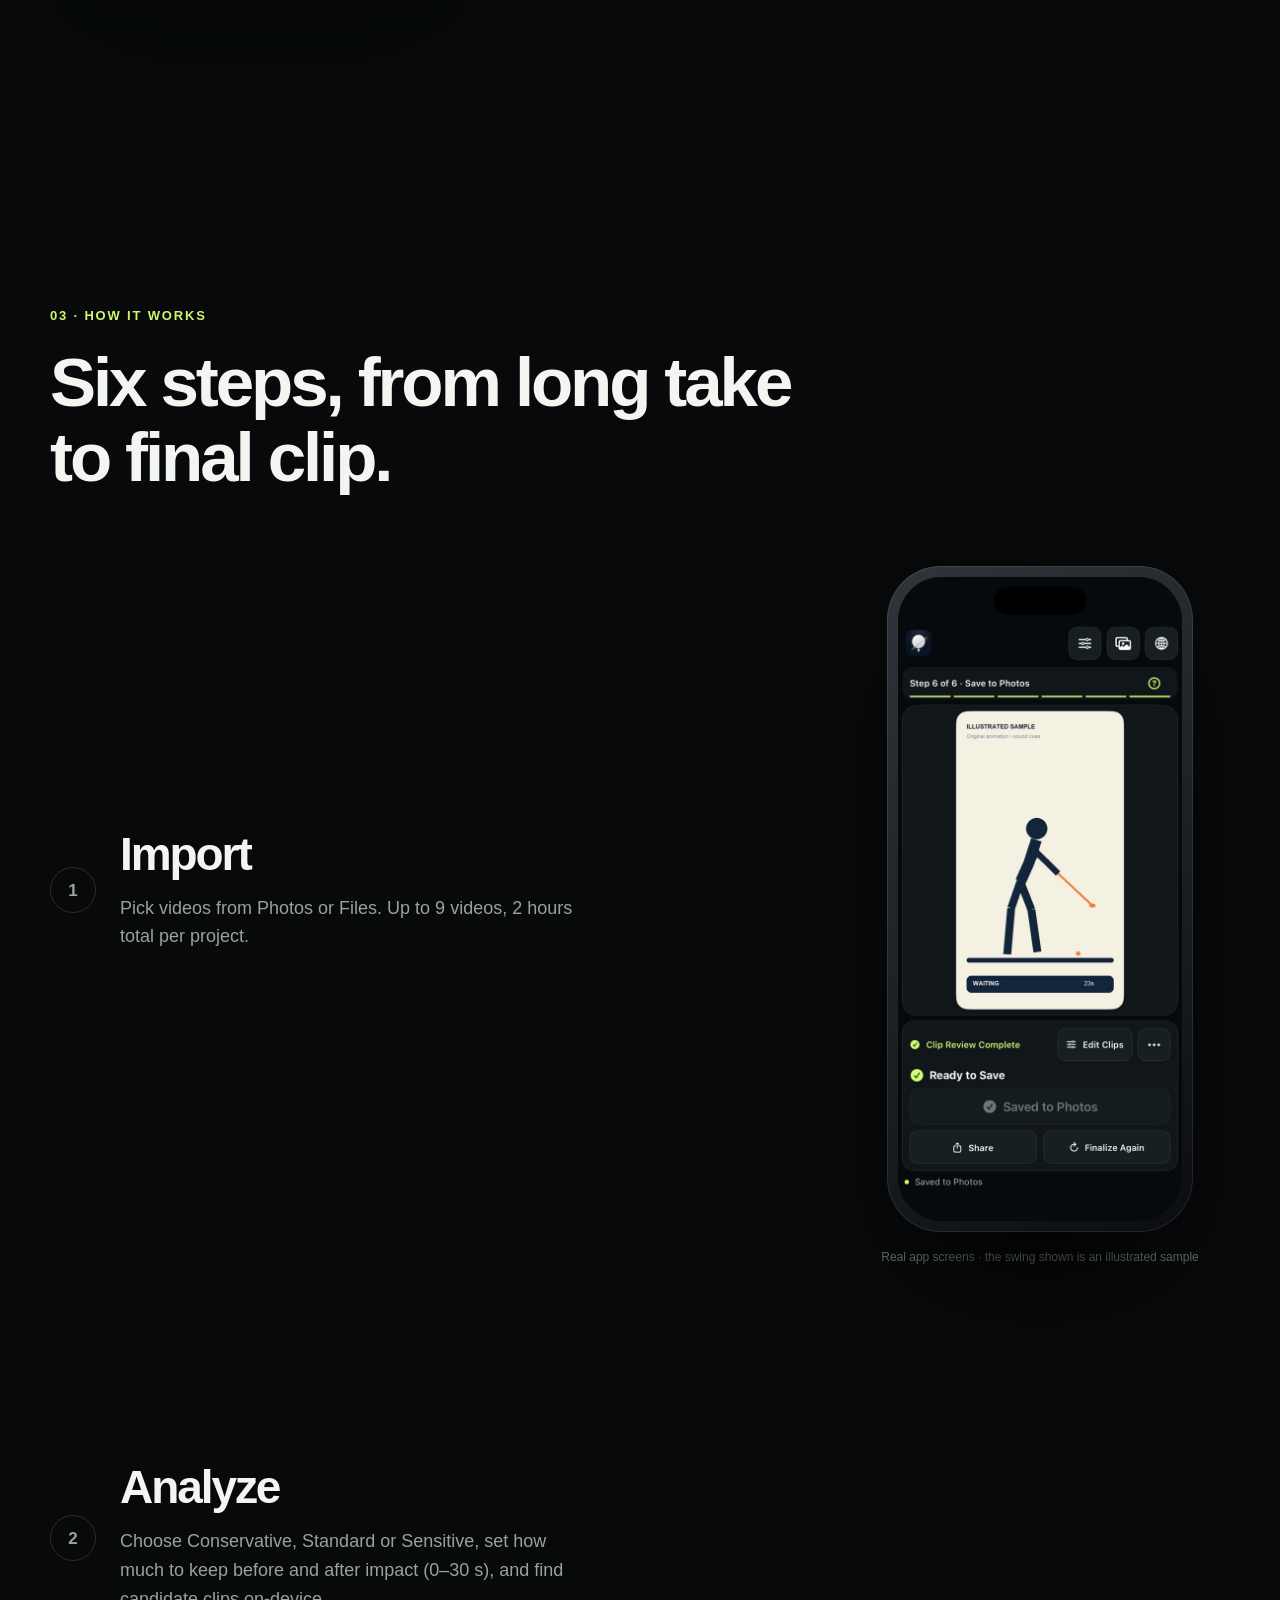
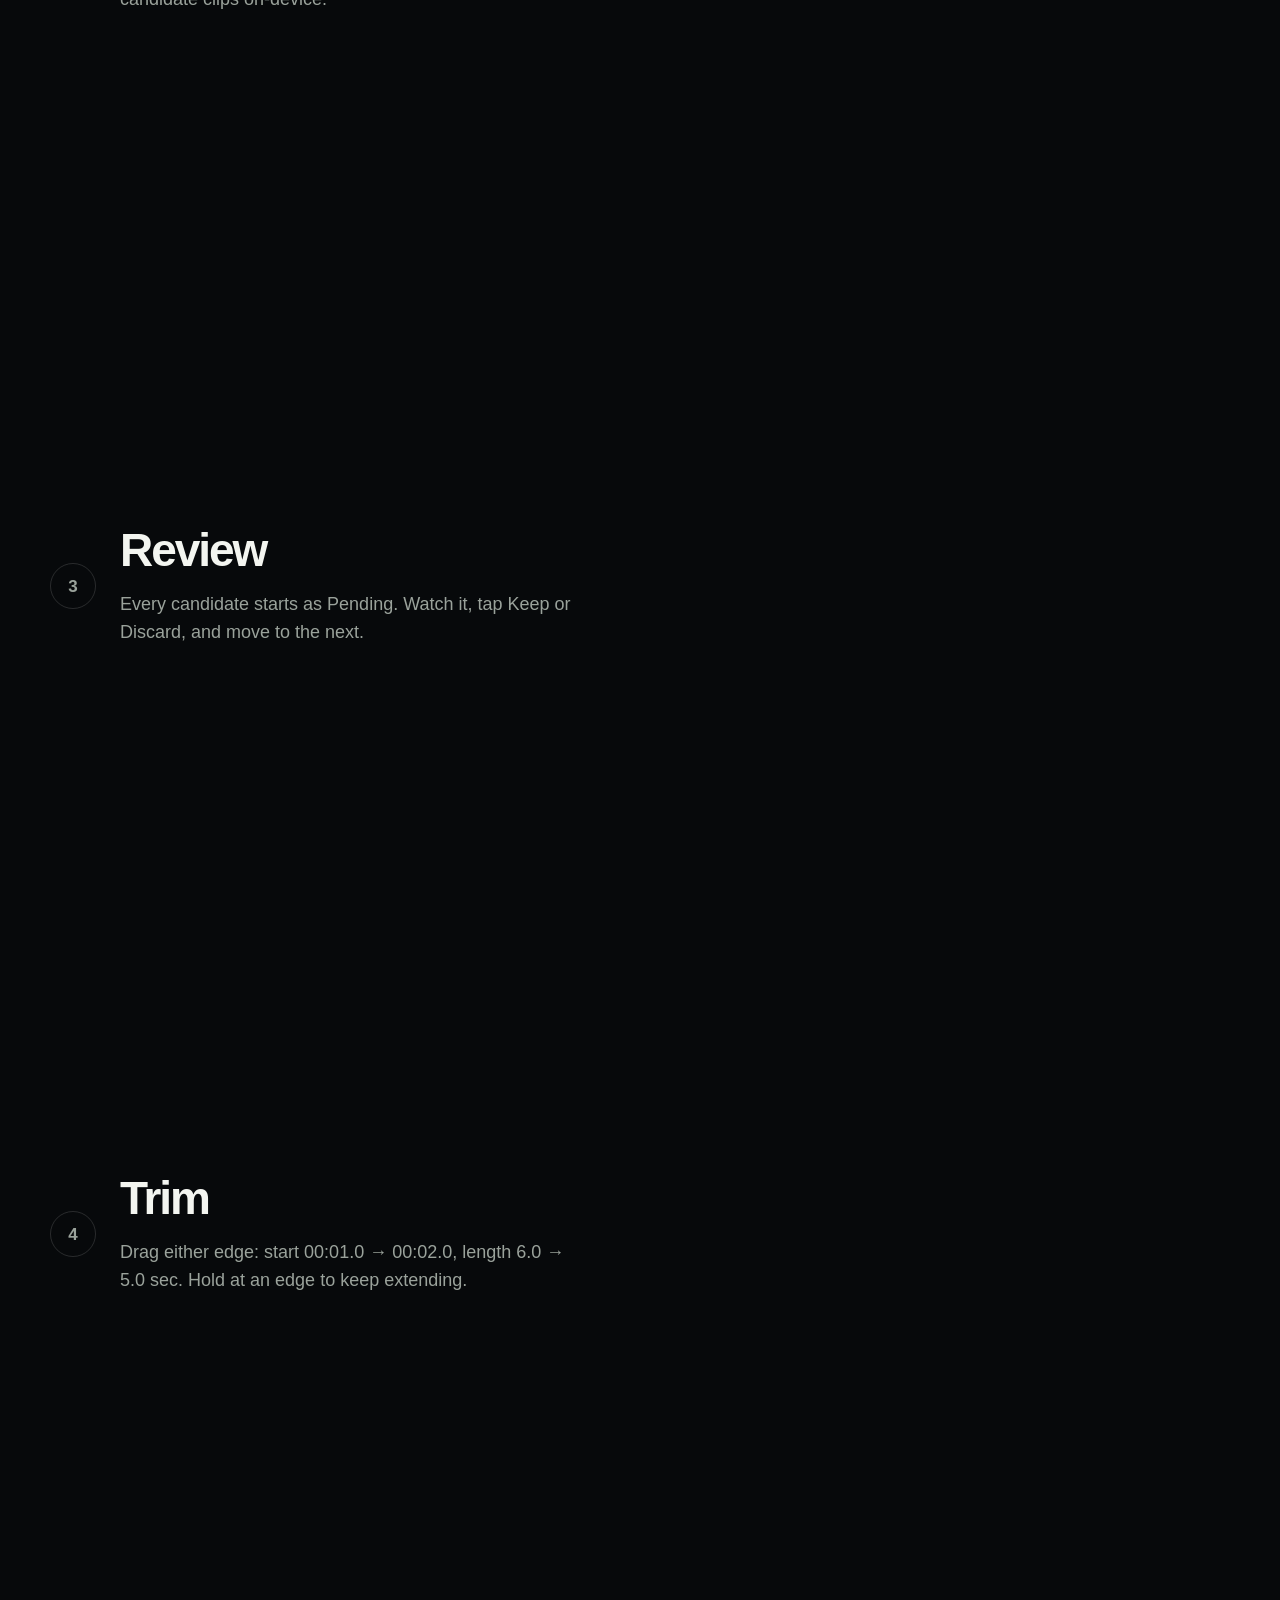
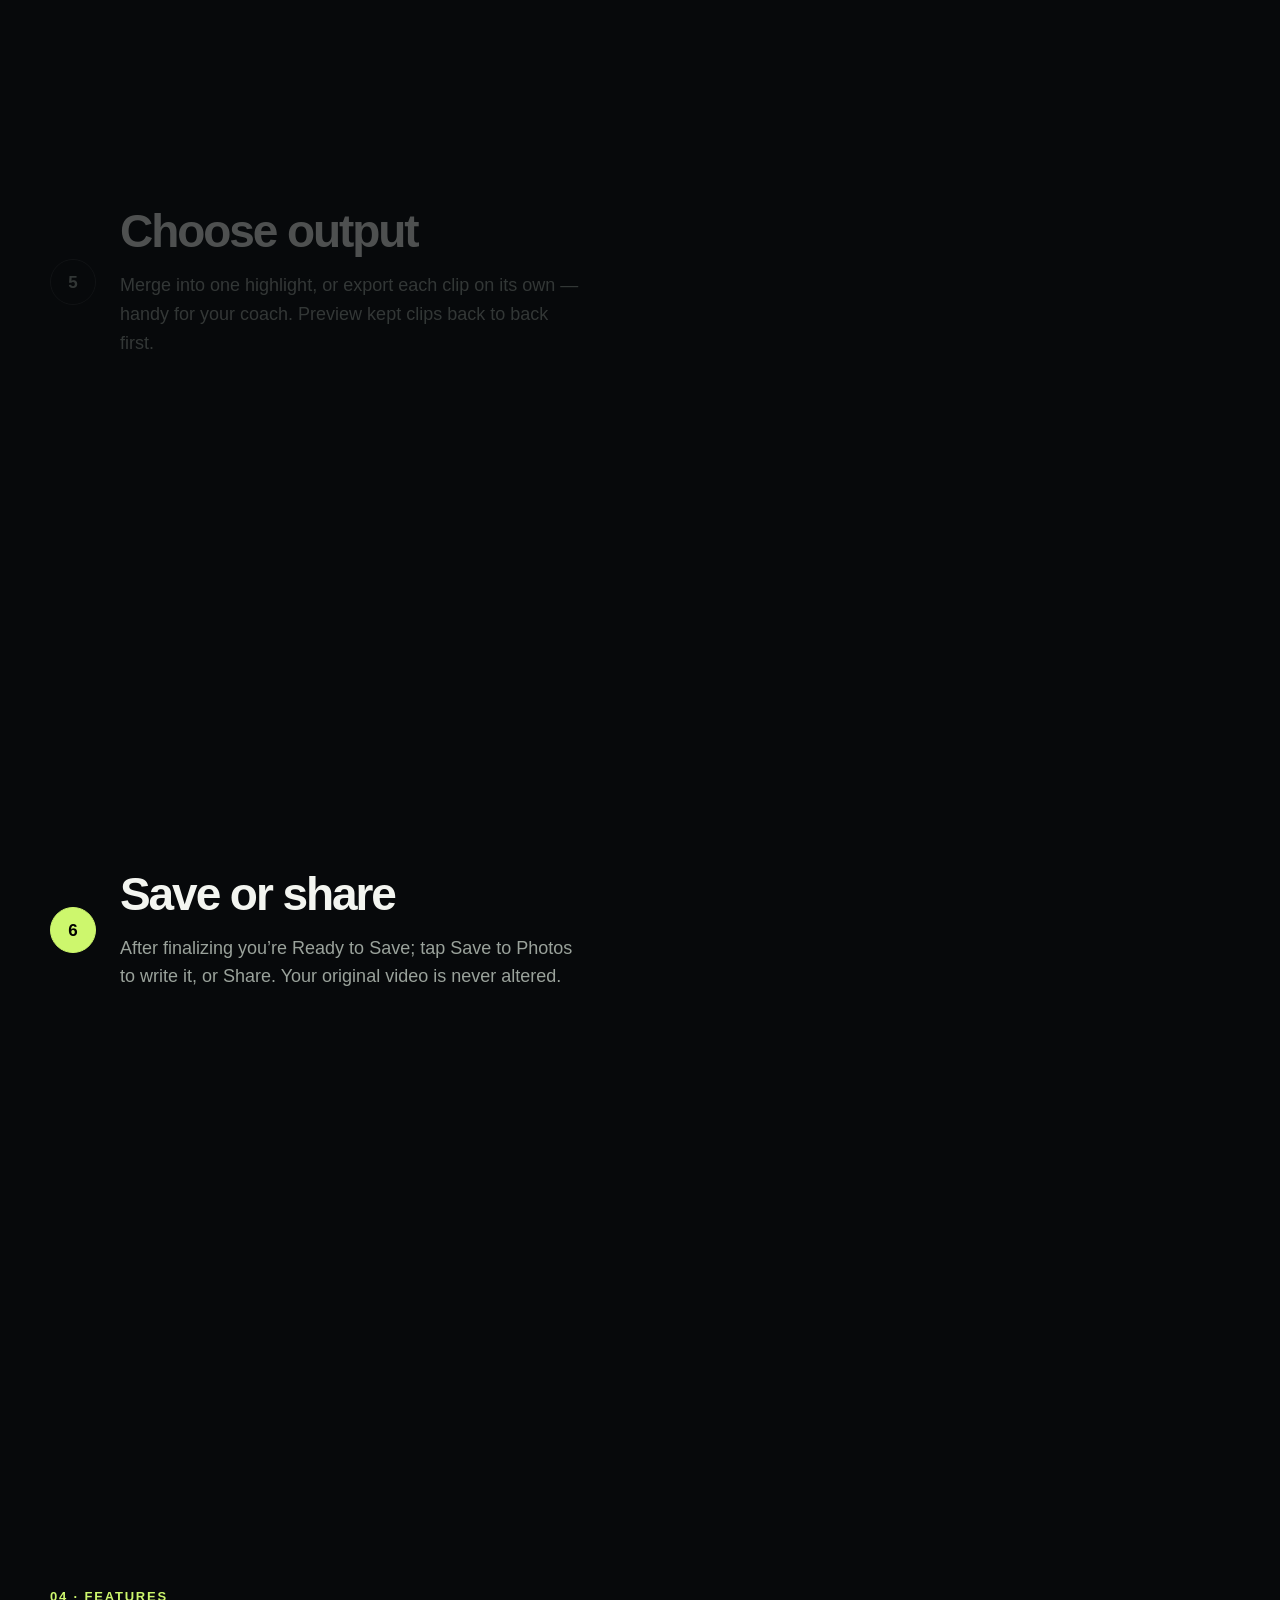
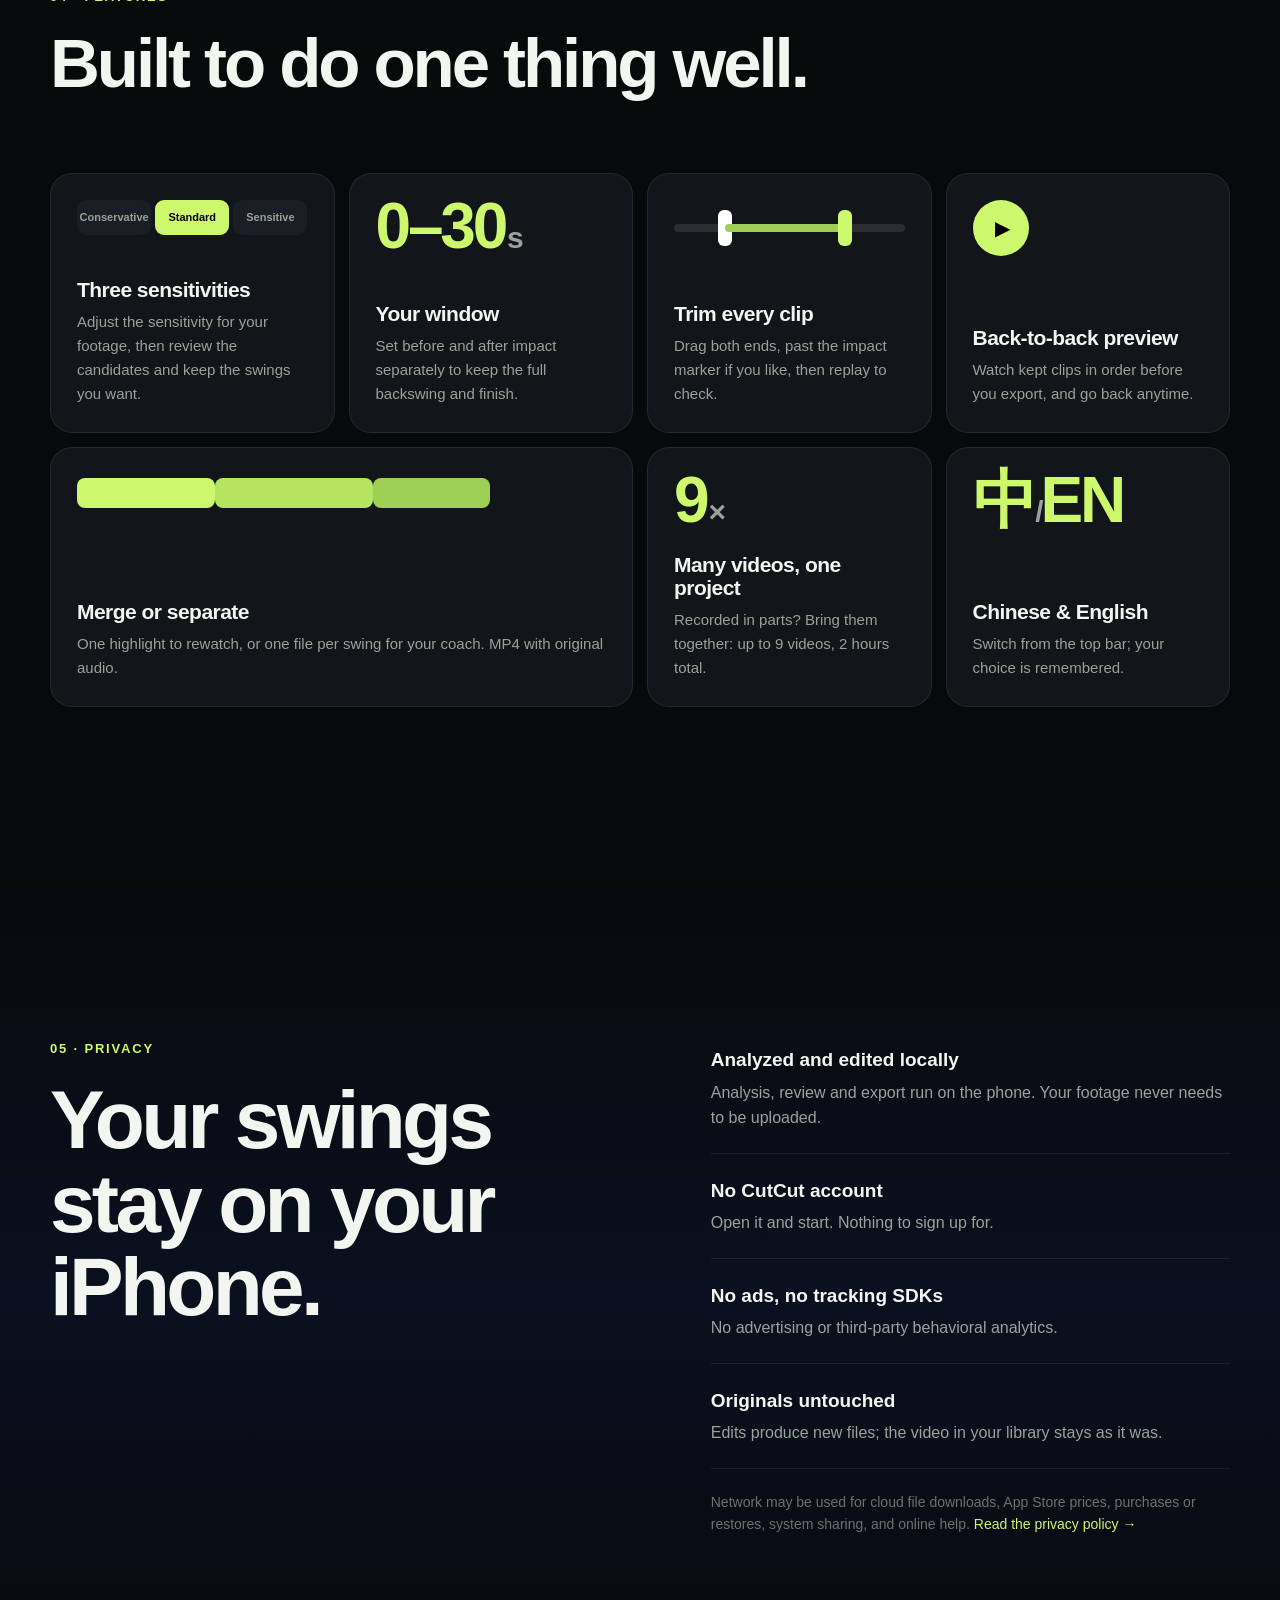
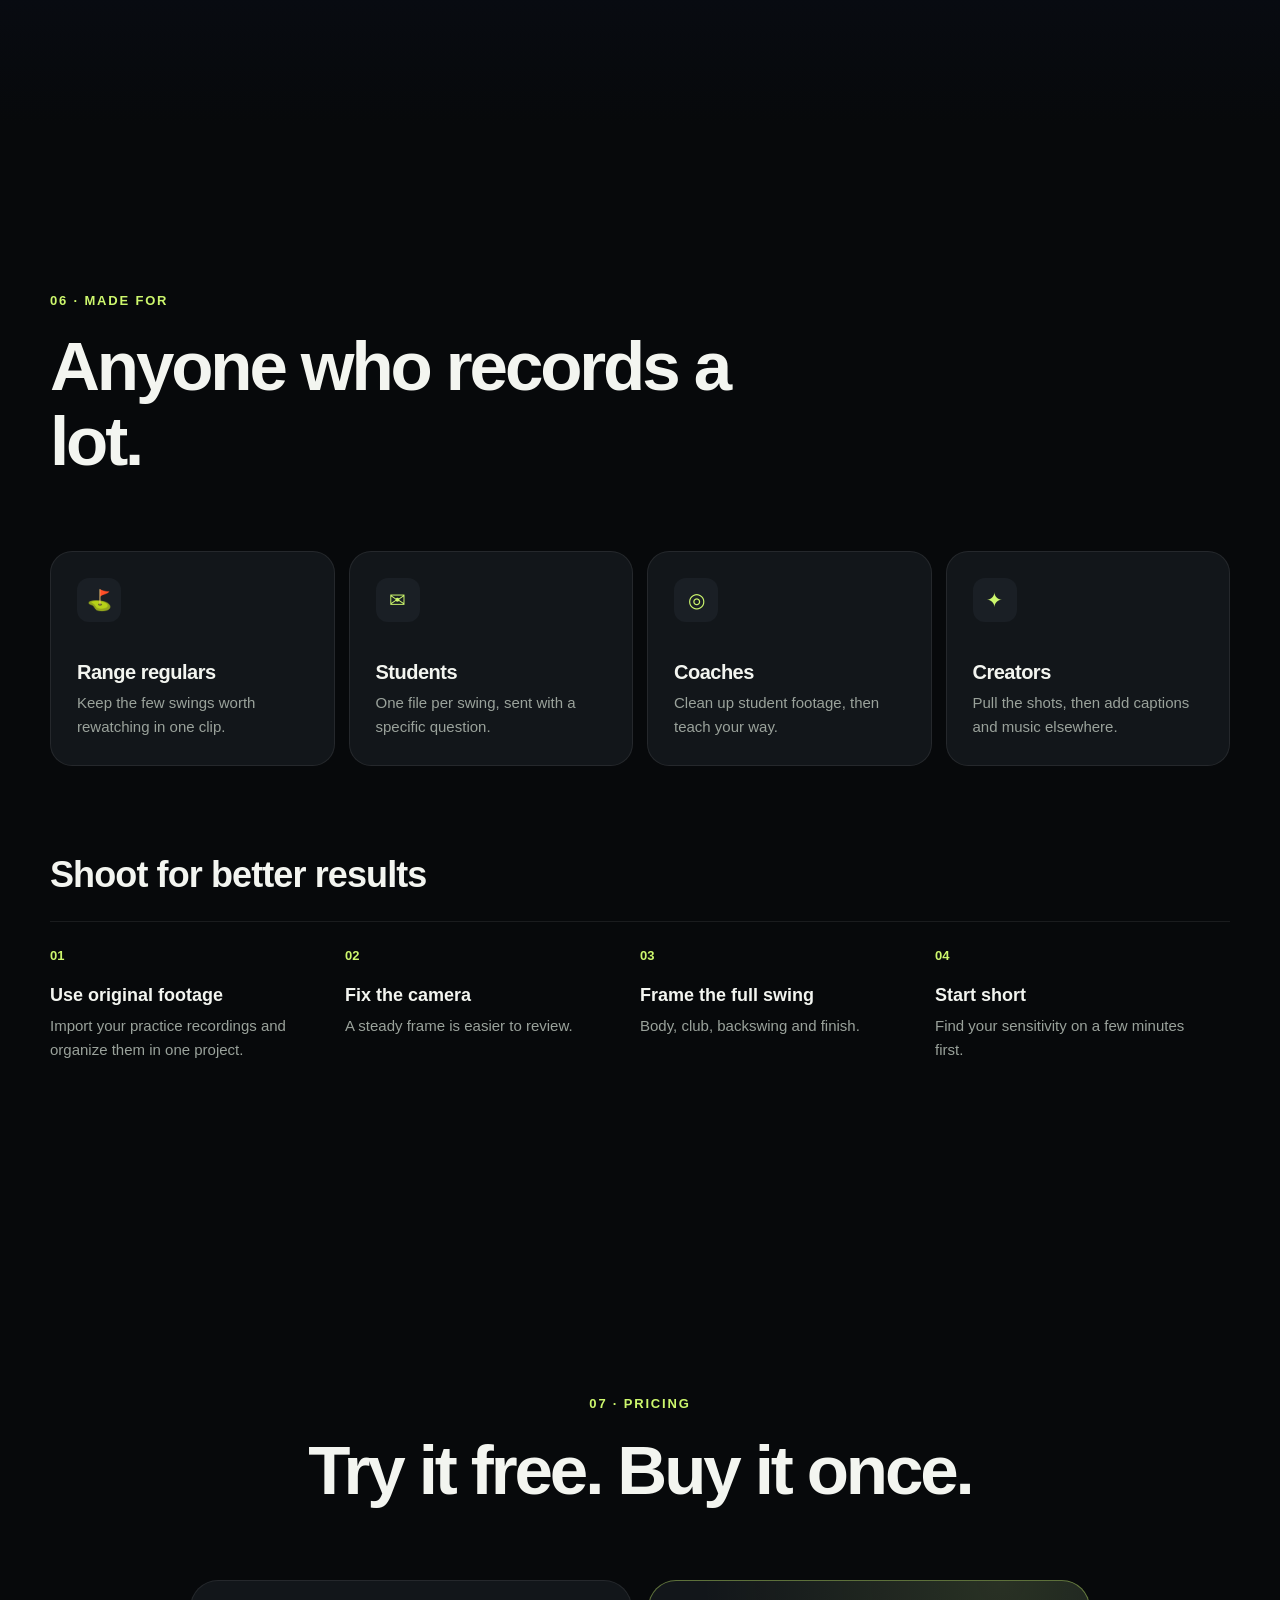
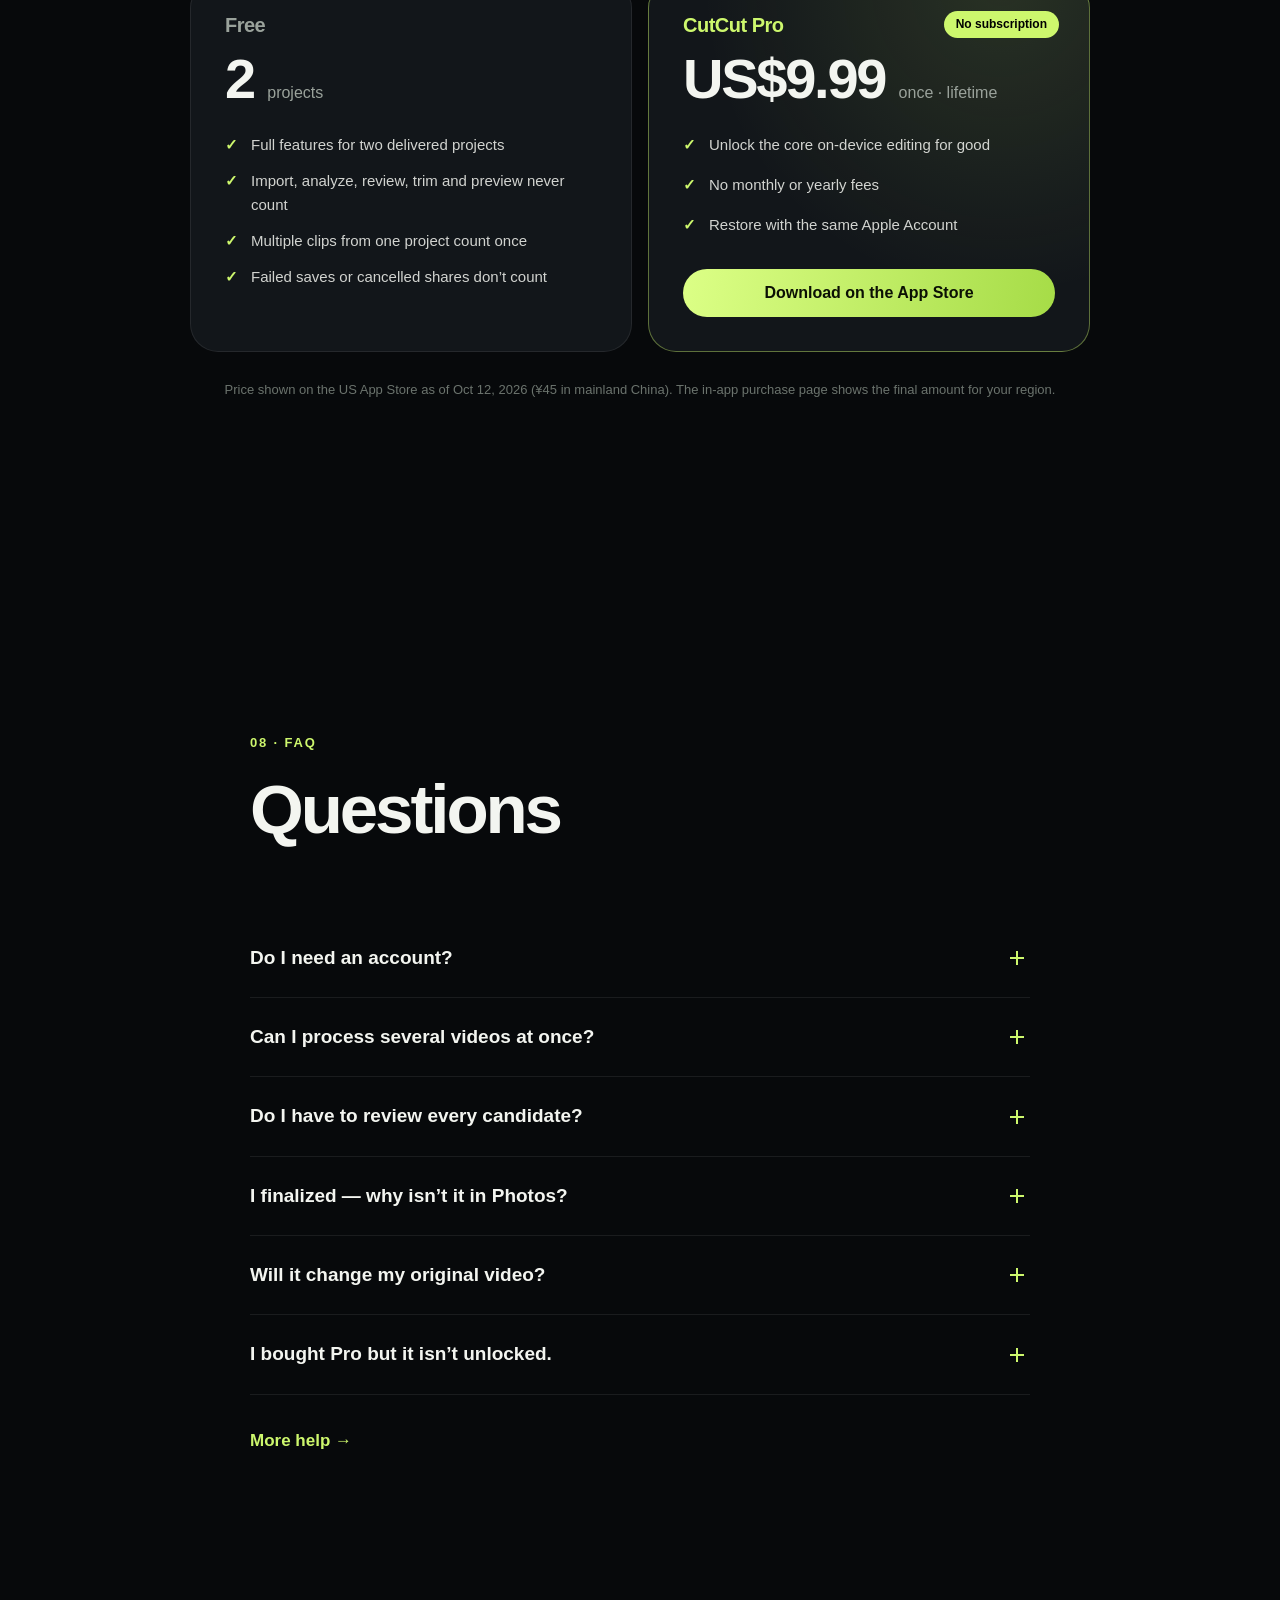
==== commit 0535b2ab: "Support precise simulator seeking on static Workers hosting" ====
--- a/docs/index.html
+++ b/docs/index.html
@@ -161,9 +161,13 @@
               </div>
               <div class="sim-stage-label" id="simStageLabel"></div>
               <div class="sim-video">
-                <video id="simVideo" src="assets/video/practice.mp4" poster="assets/img/practice-poster.jpg" muted playsinline preload="metadata"></video>
+                <video id="simVideo" data-src="assets/video/practice.mp4" poster="assets/img/practice-poster.jpg" muted playsinline preload="none"></video>
                 <div class="sim-clock" id="simClock">00:00.0</div>
                 <span class="sim-ai"><span data-l="zh">AI 生成画面</span><span data-l="en">AI-generated</span></span>
+              </div>
+              <div class="fine" id="simMediaNotice" role="status" aria-live="polite" style="margin: 0 2px 12px" hidden>
+                <span id="simMediaMessage"></span>
+                <button class="link-btn" id="simMediaRetry" type="button" hidden></button>
               </div>
 
               <!-- review panel -->
